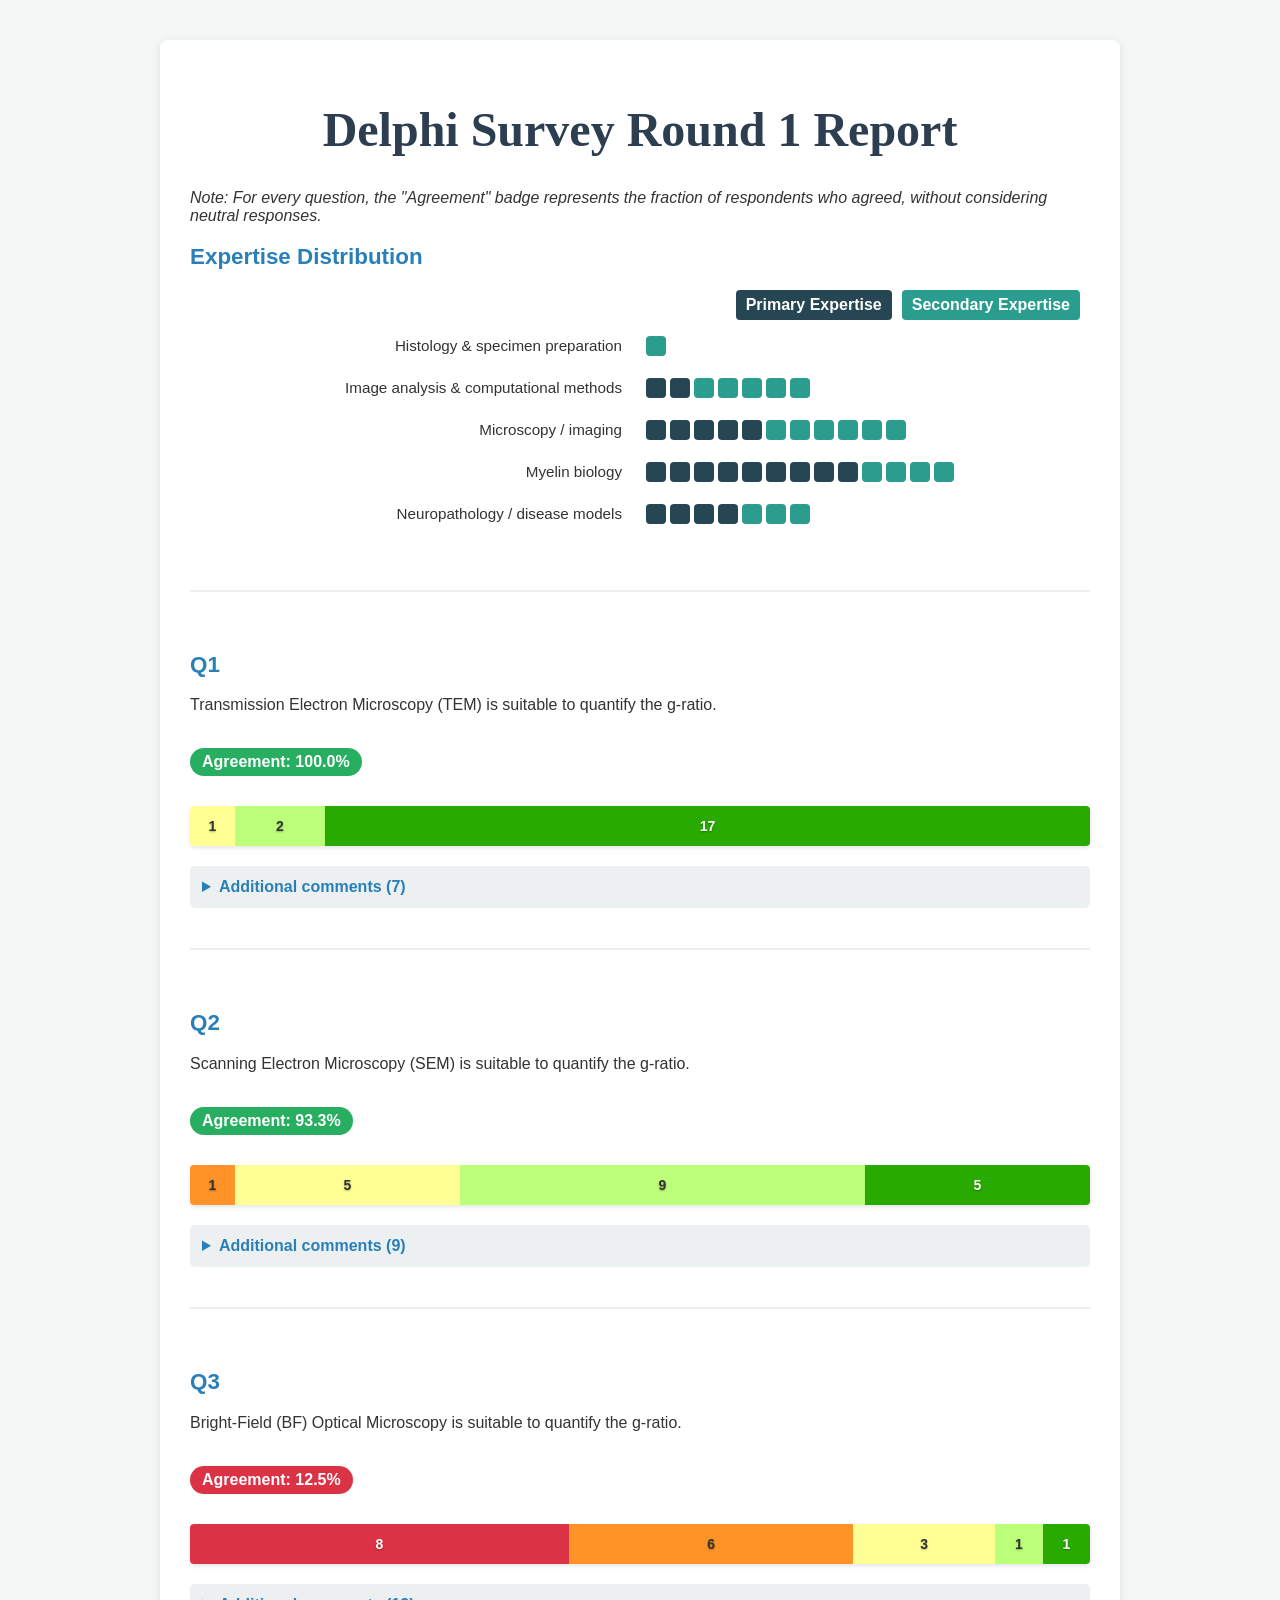
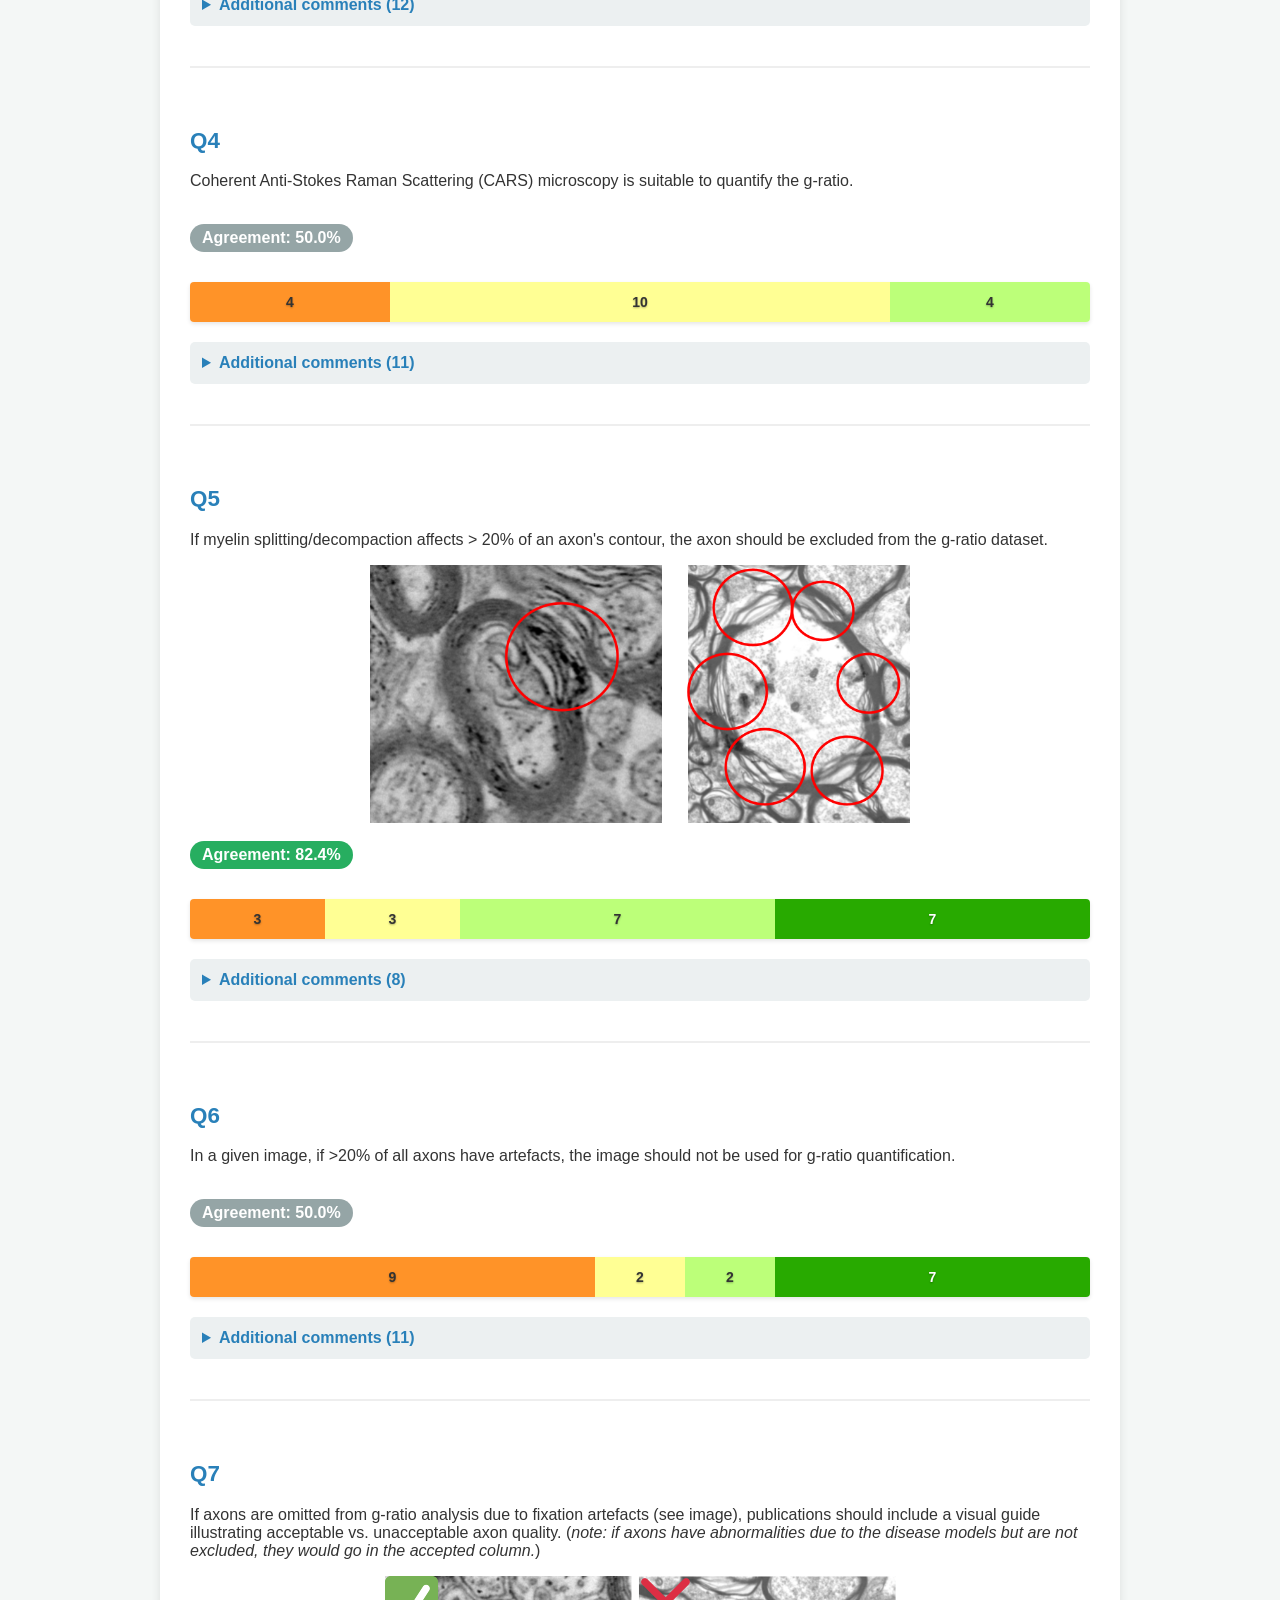
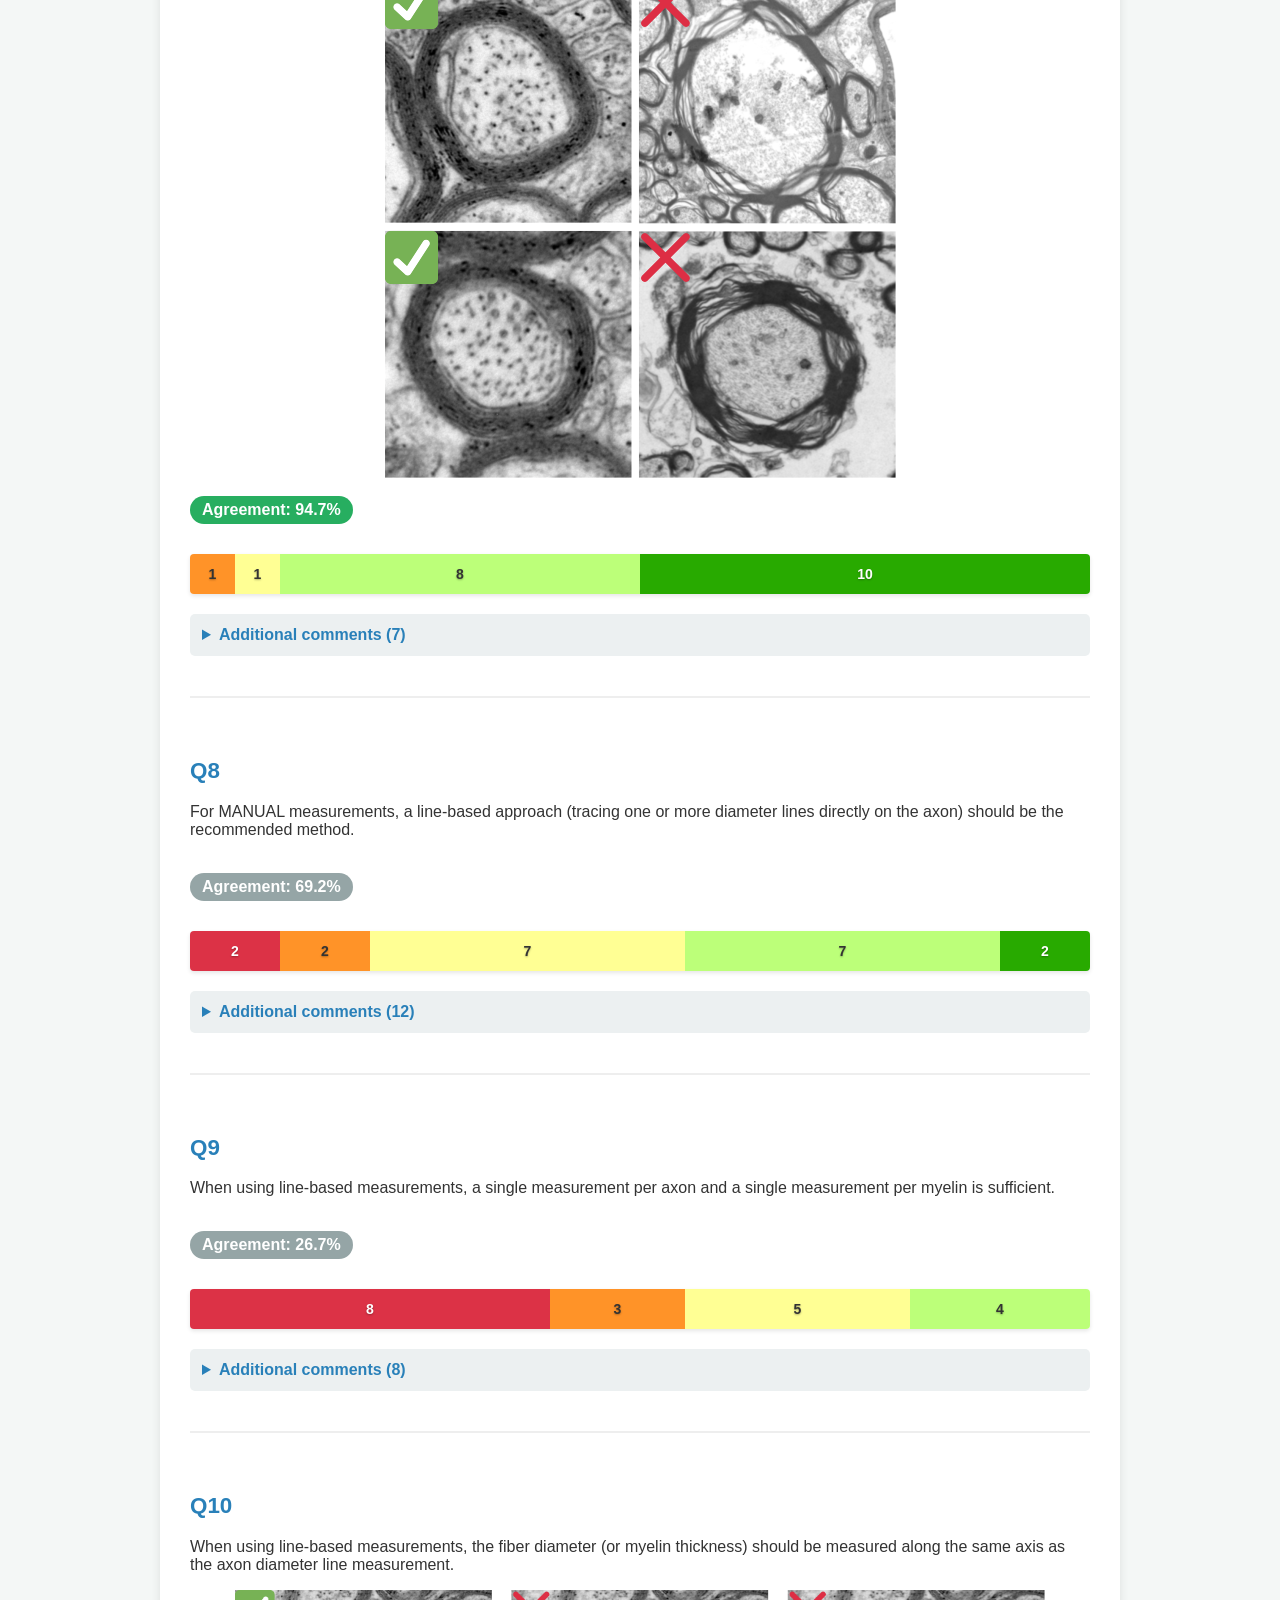
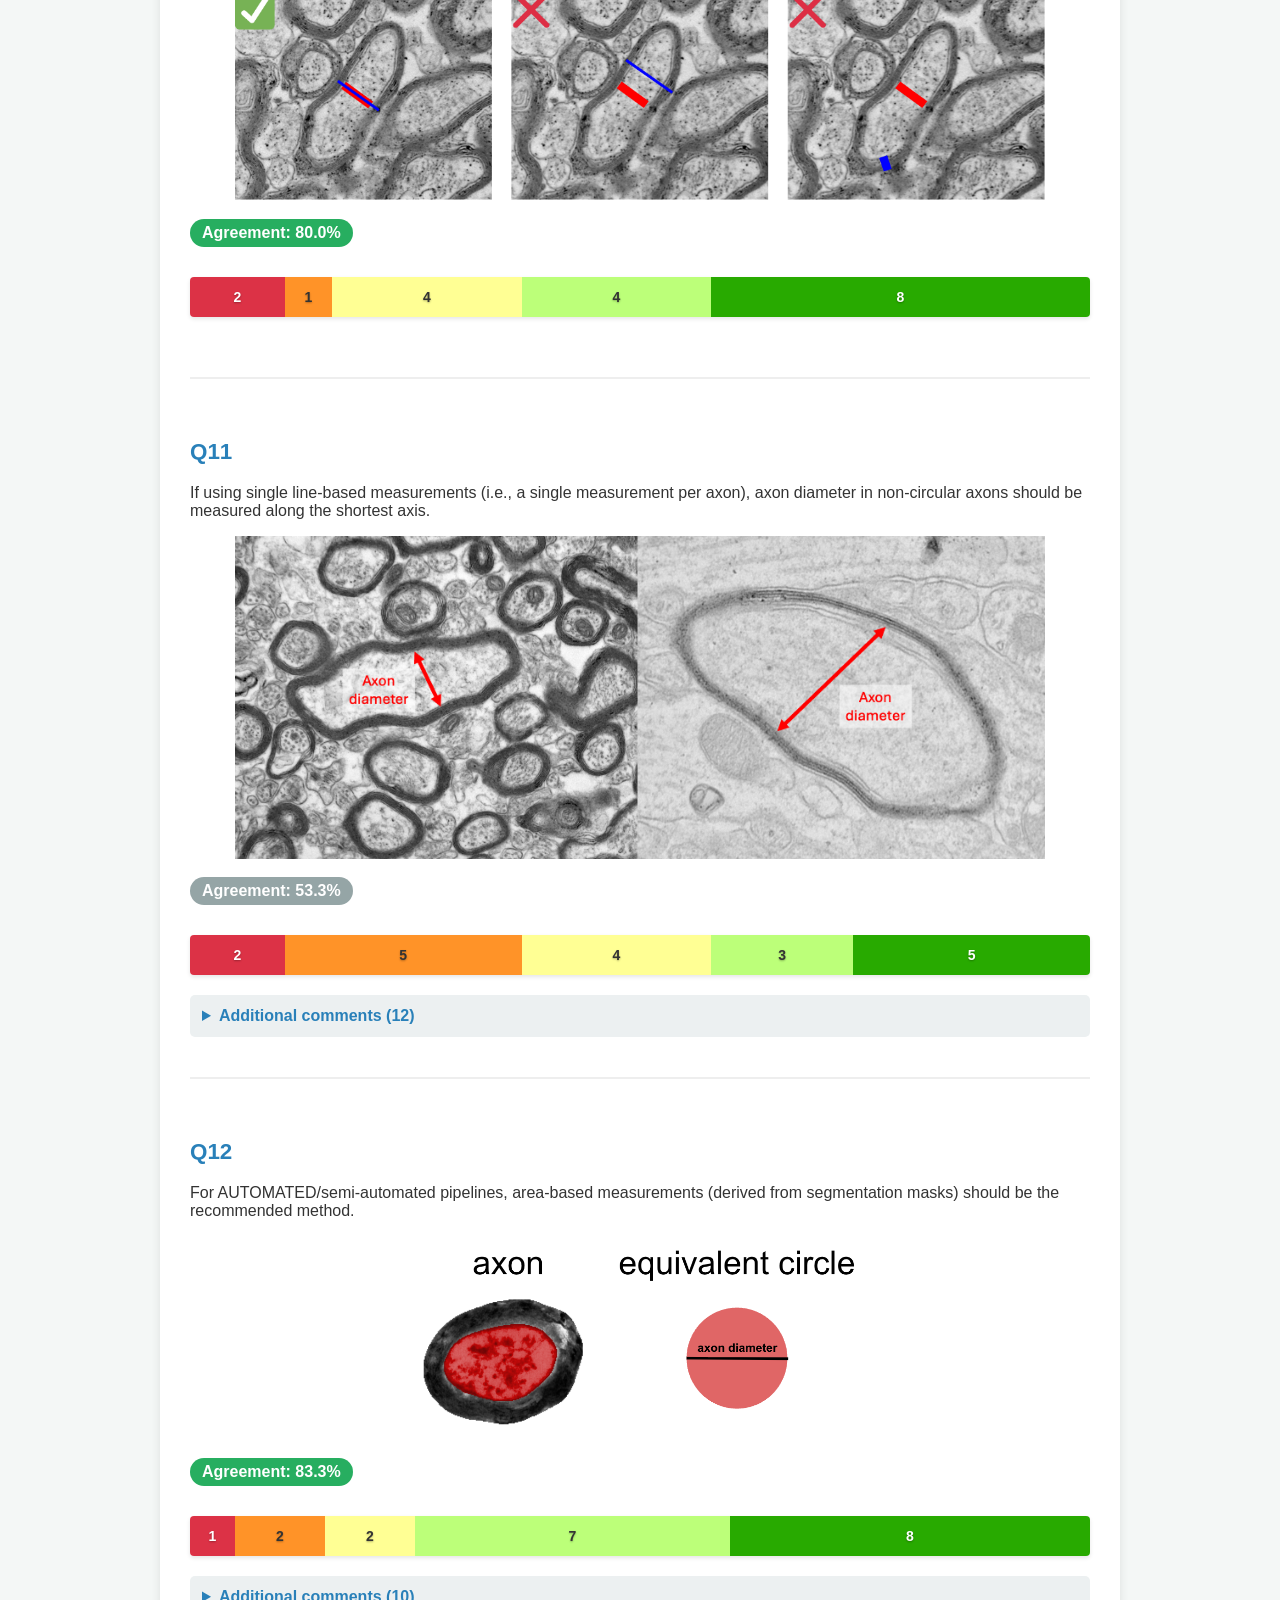
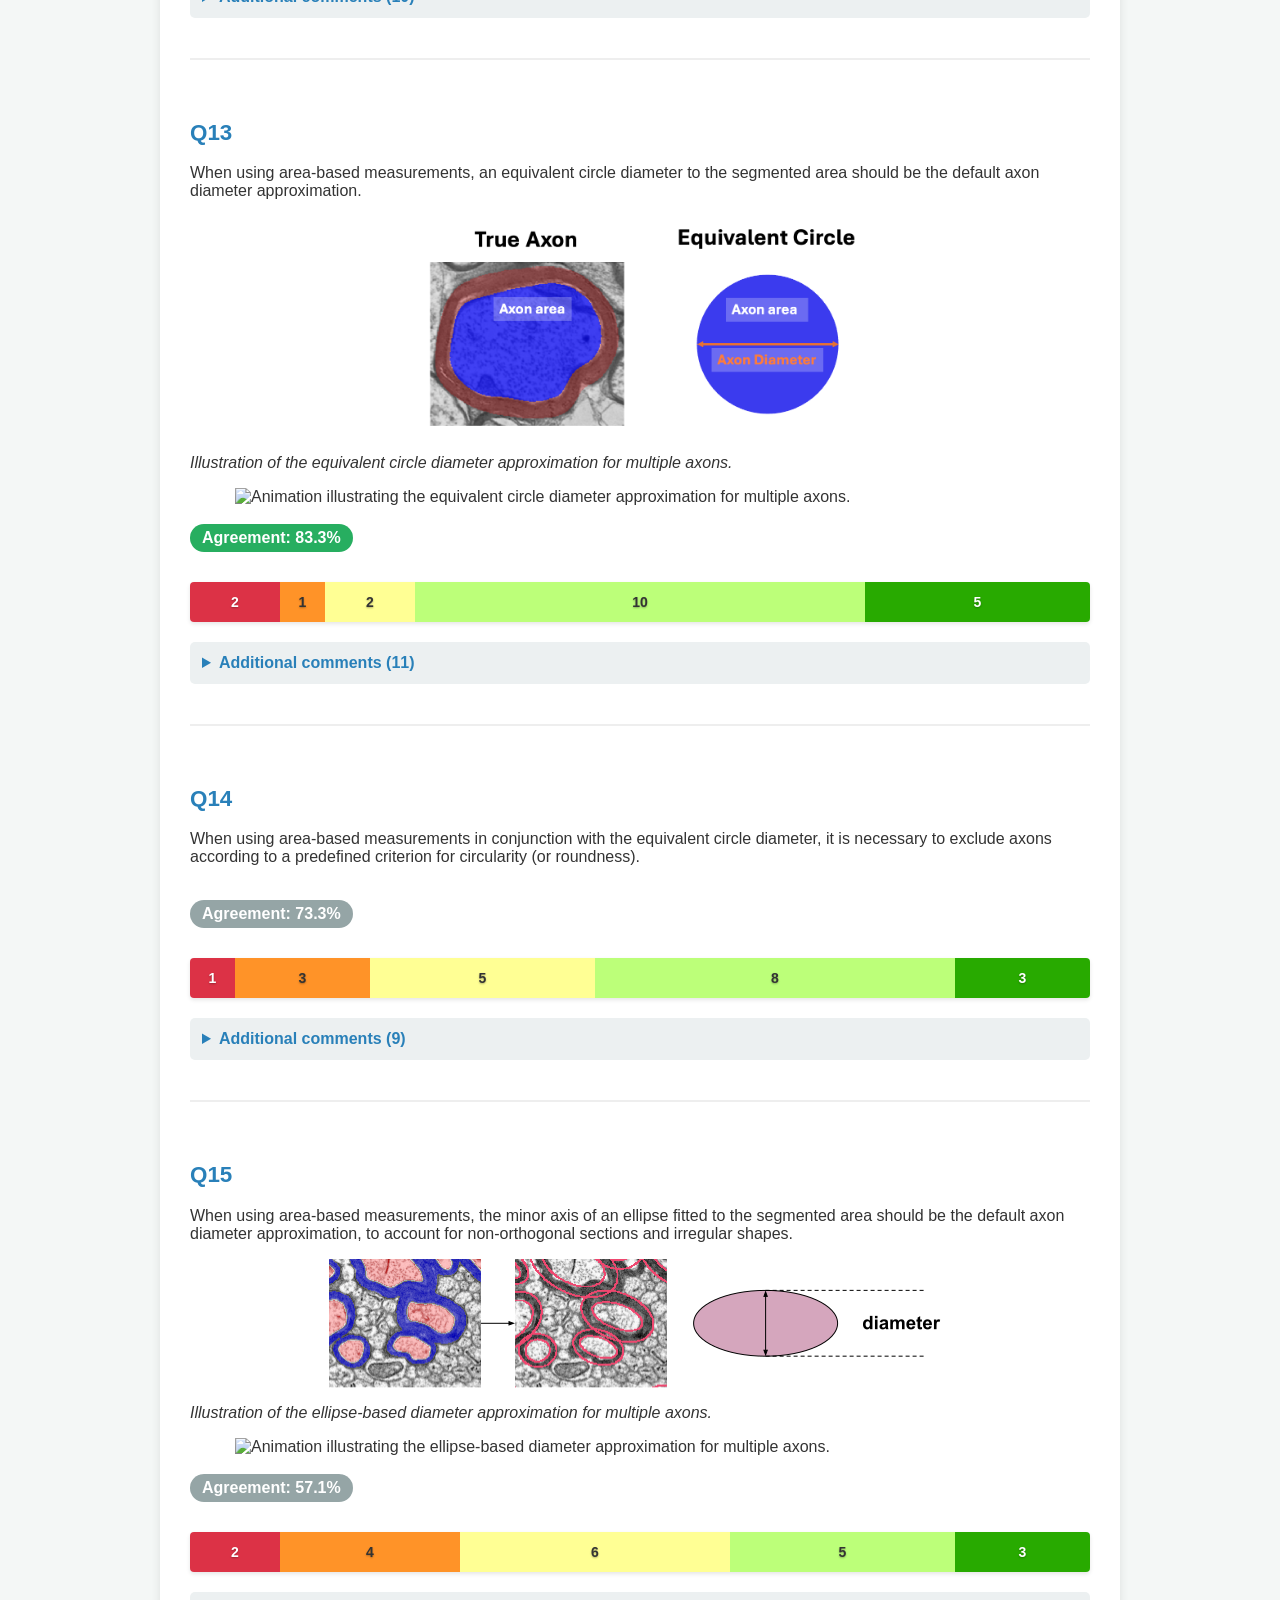
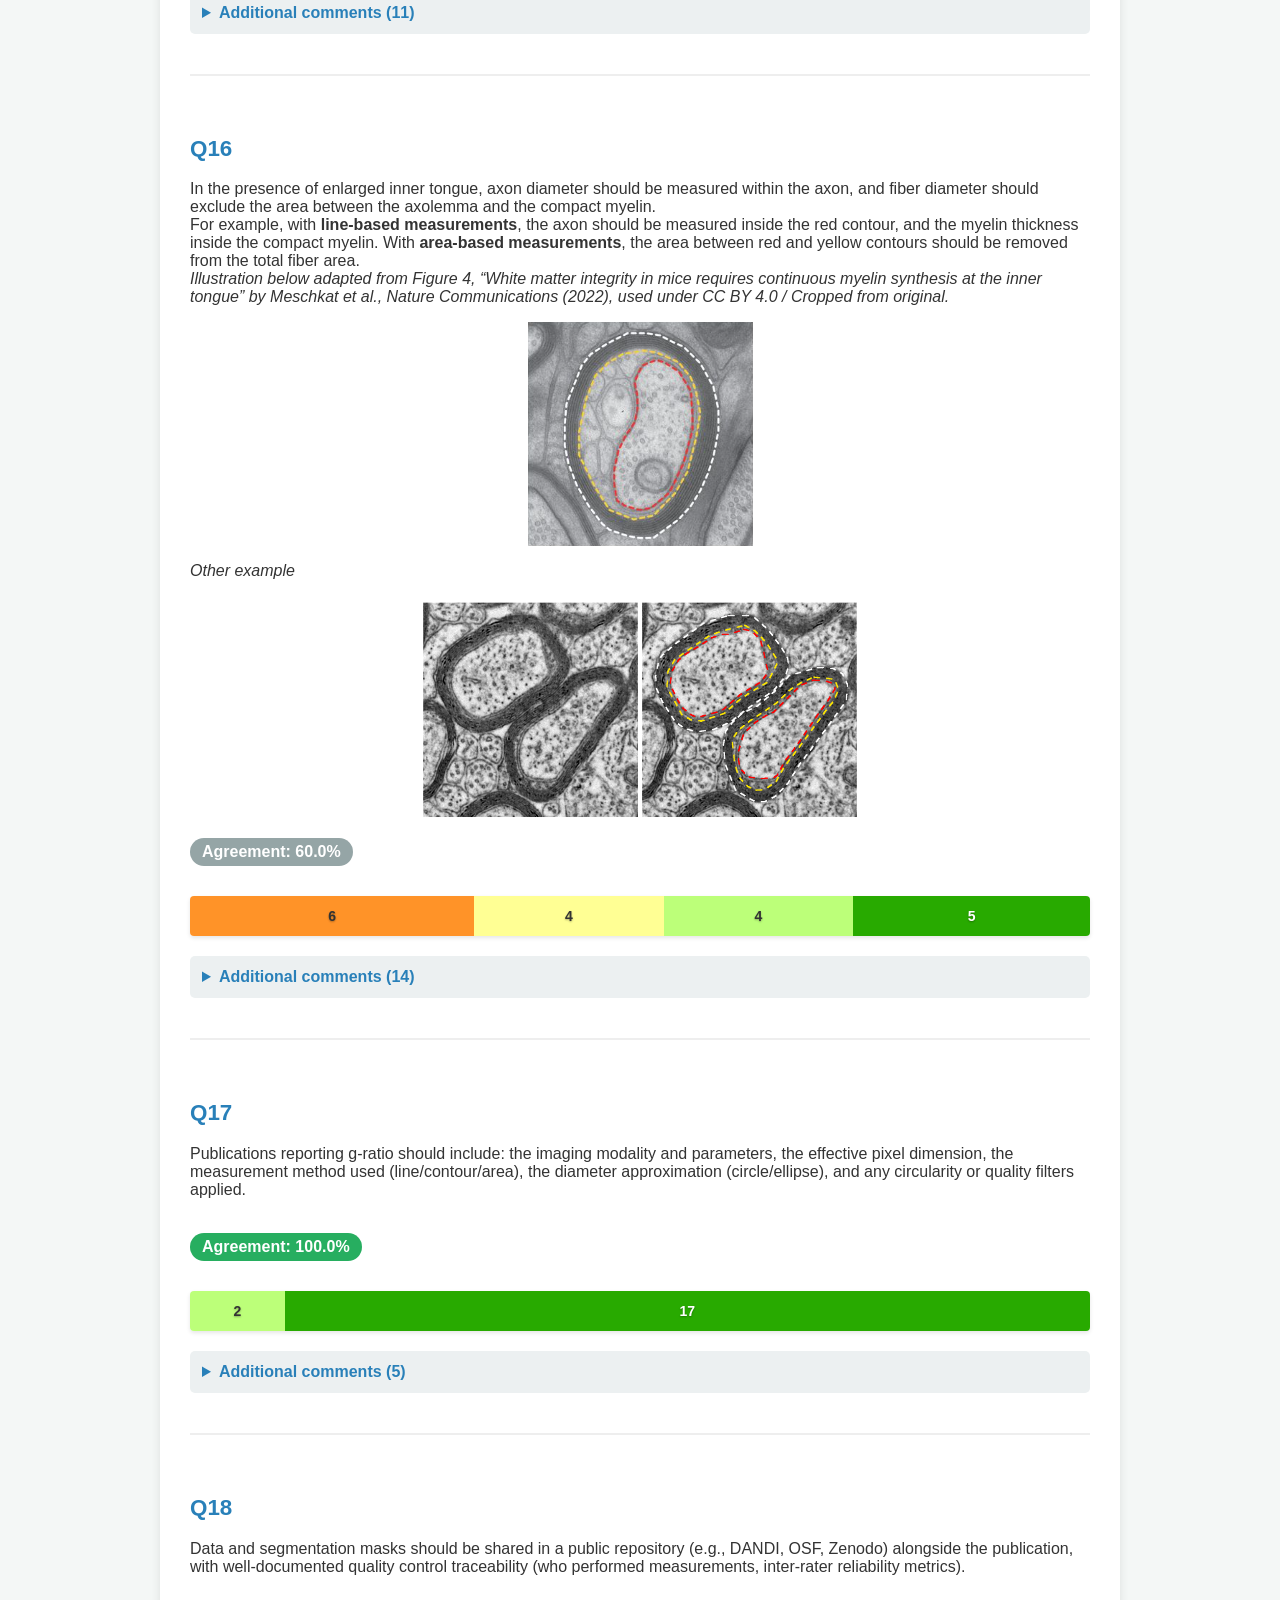
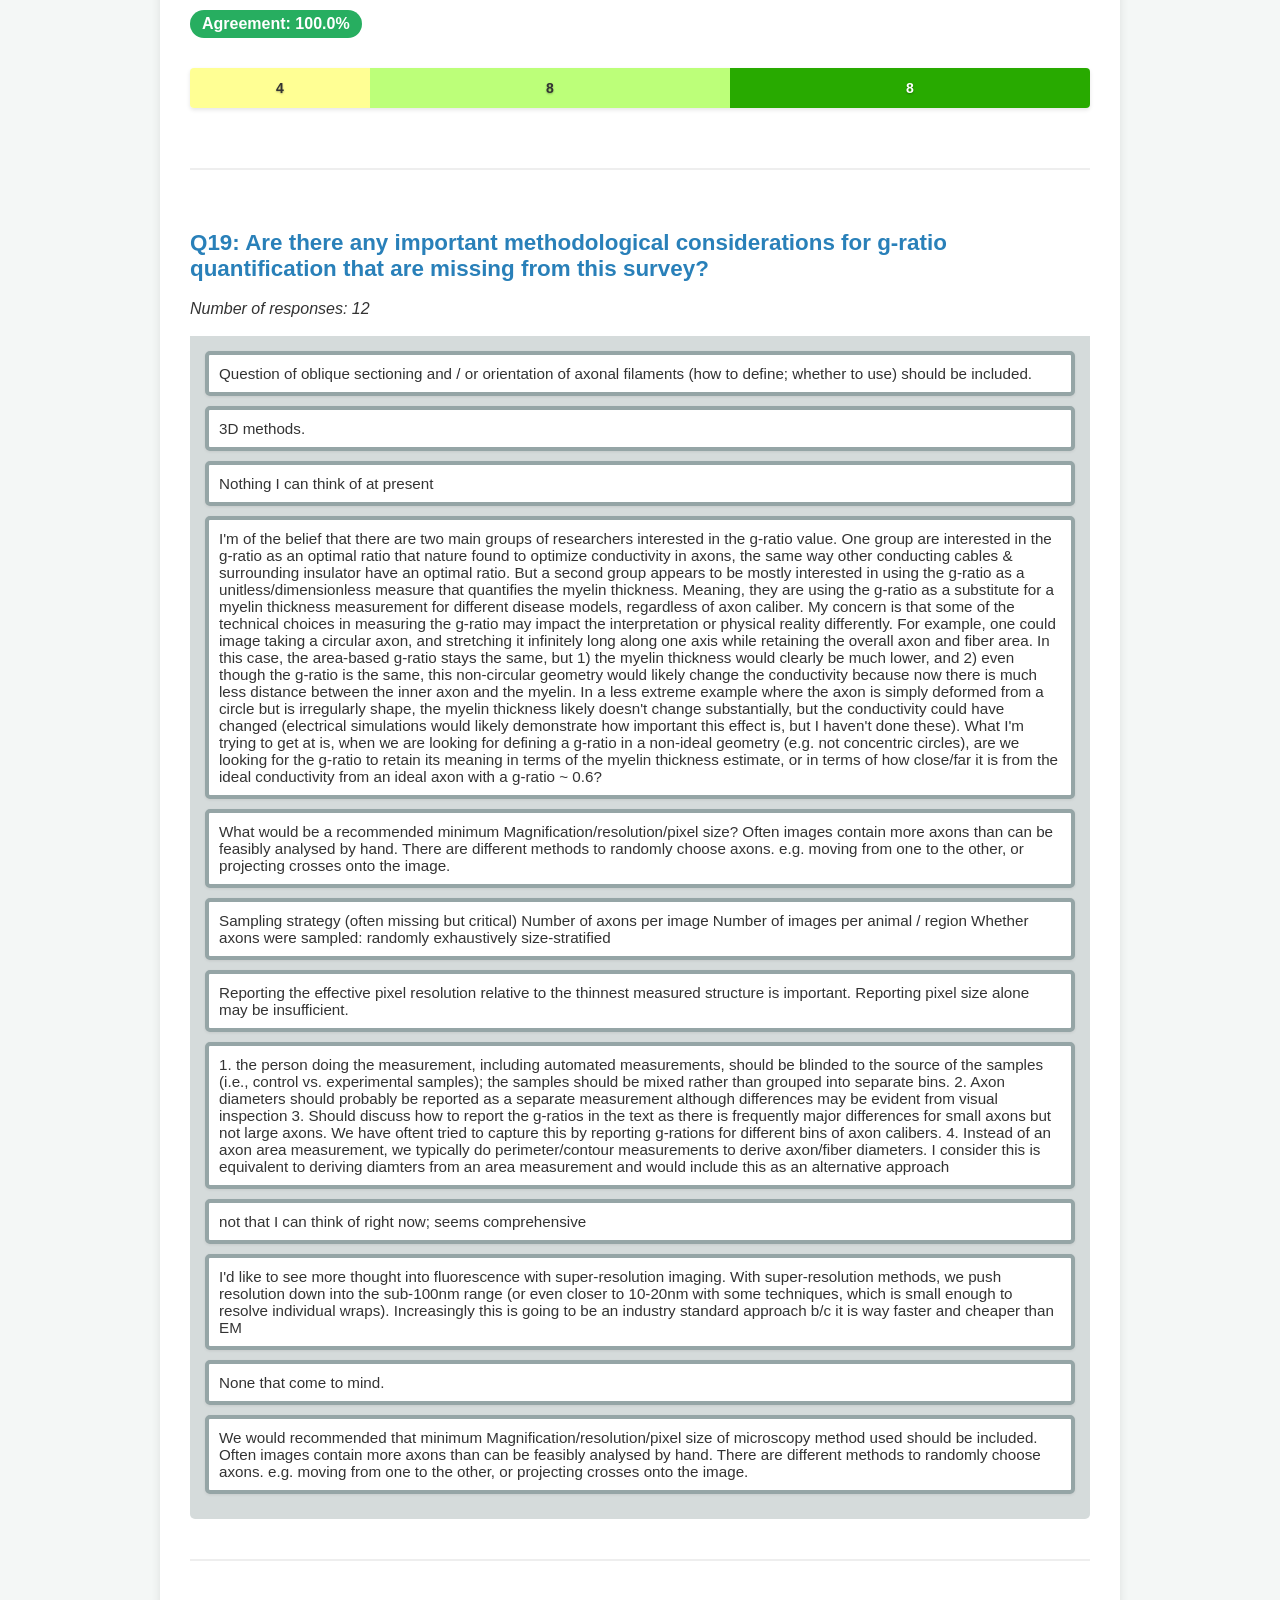
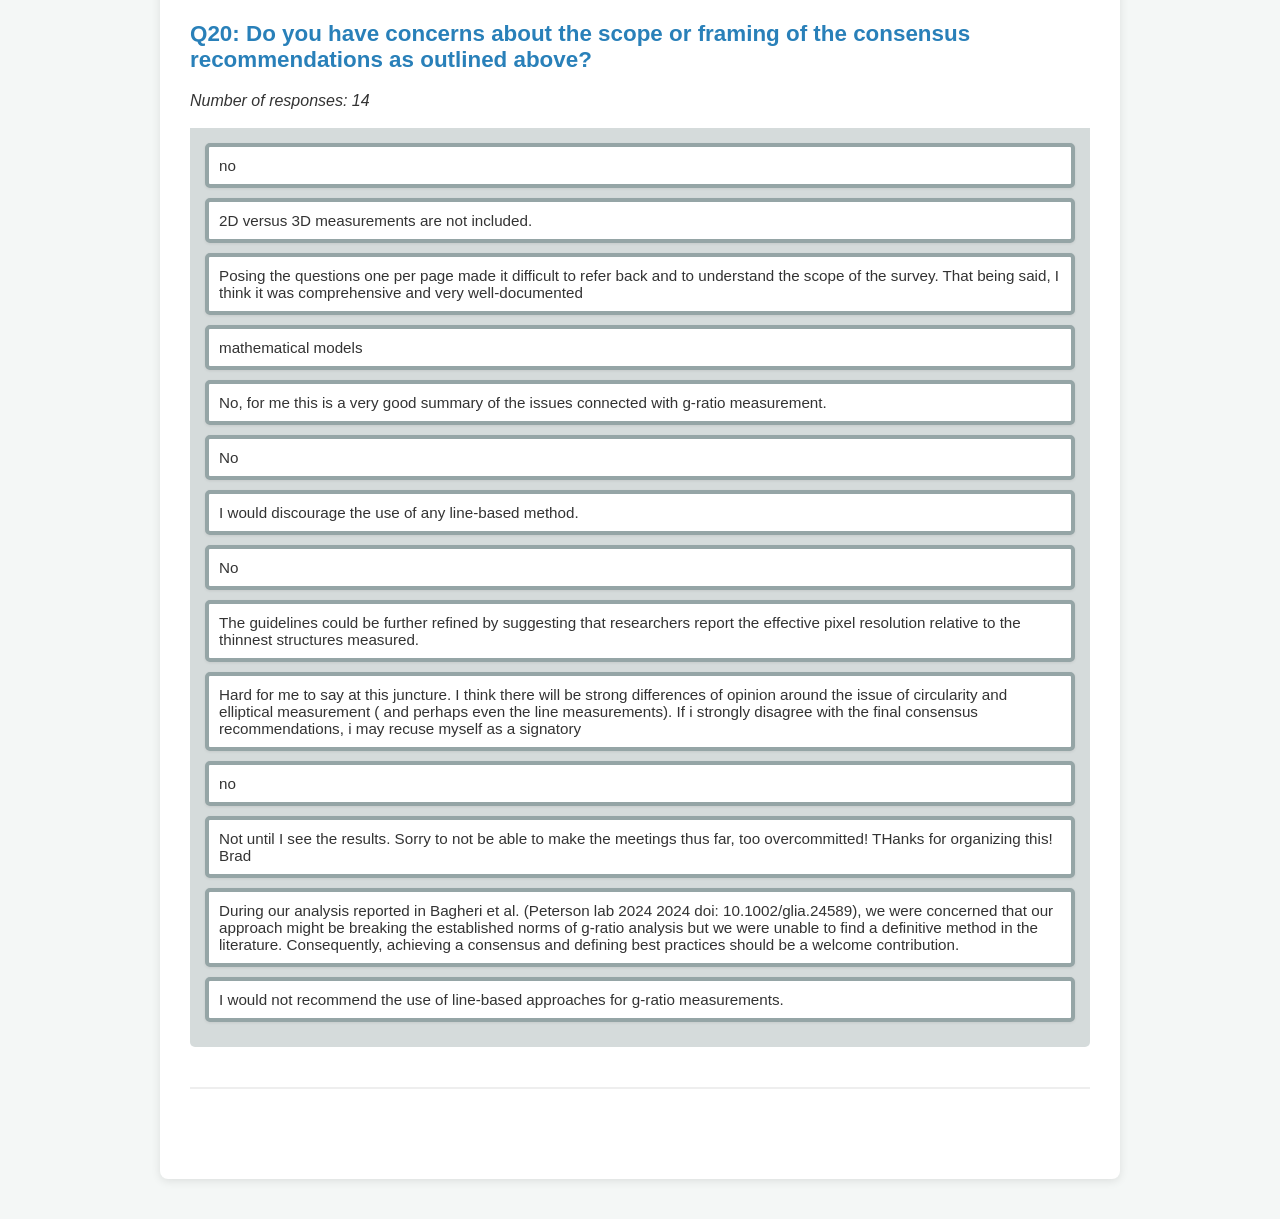
==== docs/index.html @ b1c06f5d "Update build instructions and add index.html" ====
<html>
    <head>
        <title>Survey Results Report</title>
        <style>body {
    font-family: sans-serif;
    margin: 40px;
    background-color: #f4f7f6;
    color: #333; 
}
.container {
    max-width: 900px;
    margin: auto;
    background: white;
    padding: 30px;
    border-radius: 8px;
    box-shadow: 0 2px 10px rgba(0,0,0,0.1); 
}
.question-block {
    margin-bottom: 60px;
    border-bottom: 2px solid #eee;
    padding-bottom: 40px;
}
h1 {
    color: #2c3e50;
    text-align: center;
    font-family: Times New Roman, serif;
    font-size: 3em;
}
h2 {
    color: #2980b9;
    font-size: 1.4em;
}
img {
  max-width: 90%;
  height: auto;
  display: block;
  margin: 0 auto;
}

/* Style for agreement badge */
.top2-badge {
    background: #27ae60;
    color: white;
    padding: 5px 12px;
    border-radius: 15px;
    font-weight: bold;
    display: inline-block;
    margin-bottom: 10px;
}
.top2-badge:hover {
    cursor: pointer;
    opacity: 0.9;
}

/* Style for comments section */
.comments-box {
    padding: 15px;
    background: #d5dbdb;
    border-radius: 5px;
    border-top-right-radius: 0px;
    border-top-left-radius: 0px;
}
.comment-item {
    background: #ffffff;
    margin-bottom: 10px;
    padding: 12px;
    border-left: 4px solid;
    border-radius: 4px;
    cursor: pointer;
    font-style: normal;
    font-size: 0.95em;
    box-shadow: 0 1px 3px rgba(0,0,0,0.08);
    transition: box-shadow 0.2s;
}
.comment-item:hover {
    box-shadow: 0 2px 6px rgba(0,0,0,0.12);
}
details {
    margin-top: 20px;
}
summary {
    cursor: pointer;
    font-weight: bold;
    color: #2980b9;
    padding: 12px;
    background: #ecf0f1;
    border-radius: 5px;
    user-select: none;
    transition: background 0.2s;
}
summary:hover {
    background: #d5dbdb;
}
details[open] summary {
    background: #d5dbdb; border-radius: 5px 5px 0 0;
}

/* Style for Likert charts */
.likert-chart {
    margin: 20px 0;
}

.likert-stacked-bar {
    display: flex;
    height: 40px;
    border-radius: 4px;
    overflow: hidden;
    box-shadow: 0 2px 4px rgba(0,0,0,0.1);
}

.likert-segment {
    display: flex;
    align-items: center;
    justify-content: center;
    min-width: 40px;
    transition: opacity 0.2s ease;
    position: relative;
}

.likert-segment:hover {
    opacity: 0.8;
    cursor: pointer;
}

.likert-segment-count {
    font-weight: bold;
    font-size: 14px;
    text-shadow: 0 1px 2px rgba(0,0,0,0.3);
}

/* Style for expertise chart */
:root {
    --primary-color: #264653;
    --secondary-color: #2a9d8f;
}
.expertise-chart {
    margin: 20px 0;
}

.expertise-legend {
    margin-bottom: 10px;
    display: flex;
    justify-content: right;
}

.legend-pill {
    display: inline-block;
    padding: 6px 10px;
    margin-right: 10px;
    border-radius: 4px;
    color: white;
    font-weight: 600;
}

.legend-pill.primary { background: var(--primary-color); }
.legend-pill.secondary { background: var(--secondary-color); }

.expertise-row {
    display: grid;
    grid-template-columns: 1fr 1fr;
    column-gap: 12px;
    align-items: center;
    margin-bottom: 10px;
}

.expertise-label {
    min-width: 180px;
    font-size: 0.95rem;
    color: #333;
    padding-right: 12px;
    flex-shrink: 0;
    text-align: right;
}

.expertise-squares {
    display: flex;
    flex-wrap: wrap;
    gap: 4px;
    align-items: center;
    min-height: 32px;
}

.expertise-square {
    width: 20px;
    height: 20px;
    border-radius: 4px;
}

.expertise-square.primary { background: var(--primary-color); }
.expertise-square.secondary { background: var(--secondary-color); }</style>
    </head>
    <body>
        <div class="container">
            <h1>Delphi Survey Round 1 Report</h1>
            <p> <i>Note: For every question, the "Agreement" badge represents the fraction of respondents who agreed, without considering neutral responses. </i></p>
    
    <div class="question-block">
        <h2>Expertise Distribution</h2>
        <div class="expertise-chart">
        <div class="expertise-legend">
            <span class="legend-pill primary">Primary Expertise</span>
            <span class="legend-pill secondary">Secondary Expertise</span>
        </div>
    
        <div class="expertise-row">
            <div class="expertise-label">Histology & specimen preparation</div>
            <div class="expertise-squares">
                
                <div class="expertise-square secondary" ></div>
            </div>
        </div>
        
        <div class="expertise-row">
            <div class="expertise-label">Image analysis & computational methods</div>
            <div class="expertise-squares">
                <div class="expertise-square primary" ></div><div class="expertise-square primary" ></div>
                <div class="expertise-square secondary" ></div><div class="expertise-square secondary" ></div><div class="expertise-square secondary" ></div><div class="expertise-square secondary" ></div><div class="expertise-square secondary" ></div>
            </div>
        </div>
        
        <div class="expertise-row">
            <div class="expertise-label">Microscopy / imaging</div>
            <div class="expertise-squares">
                <div class="expertise-square primary" ></div><div class="expertise-square primary" ></div><div class="expertise-square primary" ></div><div class="expertise-square primary" ></div><div class="expertise-square primary" ></div>
                <div class="expertise-square secondary" ></div><div class="expertise-square secondary" ></div><div class="expertise-square secondary" ></div><div class="expertise-square secondary" ></div><div class="expertise-square secondary" ></div><div class="expertise-square secondary" ></div>
            </div>
        </div>
        
        <div class="expertise-row">
            <div class="expertise-label">Myelin biology</div>
            <div class="expertise-squares">
                <div class="expertise-square primary" ></div><div class="expertise-square primary" ></div><div class="expertise-square primary" ></div><div class="expertise-square primary" ></div><div class="expertise-square primary" ></div><div class="expertise-square primary" ></div><div class="expertise-square primary" ></div><div class="expertise-square primary" ></div><div class="expertise-square primary" ></div>
                <div class="expertise-square secondary" ></div><div class="expertise-square secondary" ></div><div class="expertise-square secondary" ></div><div class="expertise-square secondary" ></div>
            </div>
        </div>
        
        <div class="expertise-row">
            <div class="expertise-label">Neuropathology / disease models</div>
            <div class="expertise-squares">
                <div class="expertise-square primary" ></div><div class="expertise-square primary" ></div><div class="expertise-square primary" ></div><div class="expertise-square primary" ></div>
                <div class="expertise-square secondary" ></div><div class="expertise-square secondary" ></div><div class="expertise-square secondary" ></div>
            </div>
        </div>
        </div>
    </div>
    
            <div class="question-block">
                <section id="q1">
<h2>Q1</h2>
<p>Transmission Electron Microscopy (TEM) is suitable to quantify the g-ratio.</p>
</section>
                <br>
                <div class="top2-badge" style="background-color: #27ae60;" title='19 agree, 0 disagree'>Agreement: 100.0%</div>
                <div class="likert-chart"><div class="likert-stacked-bar">
        <div class="likert-segment" style="width: 5.0%; background-color: #ffff94; color: #333333;" title="Neutral: 1 respondents">
            <span class="likert-segment-count">1</span>
        </div>
        
        <div class="likert-segment" style="width: 10.0%; background-color: #bcff79; color: #333333;" title="Agree: 2 respondents">
            <span class="likert-segment-count">2</span>
        </div>
        
        <div class="likert-segment" style="width: 85.0%; background-color: #28aa00; color: white;" title="Strongly agree: 17 respondents">
            <span class="likert-segment-count">17</span>
        </div>
        </div></div>
            
            <details>
                <summary>Additional comments (7)</summary>
                <div class="comments-box">
                    <div class="comment-item" style="border: 4px solid #ffff94; padding: 10px; border-radius: 5px; margin-bottom: 10px;" title="expert_4">The 2D nature of TEM and the impossibility to get the perfect cross-section of the axons need to be considered as a potential deviation in the de calculation of g-ratio. </div><div class="comment-item" style="border: 4px solid #28aa00; padding: 10px; border-radius: 5px; margin-bottom: 10px;" title="expert_5">Downside: Low coverage, hard to create a mosaic</div><div class="comment-item" style="border: 4px solid #28aa00; padding: 10px; border-radius: 5px; margin-bottom: 10px;" title="expert_6">the original Donaldson & hoke studies used light microscopy. they were quite good because of their awareness of the Rayleigh criterion and didn't measure fibers less that ~4um diameter.</div><div class="comment-item" style="border: 4px solid #28aa00; padding: 10px; border-radius: 5px; margin-bottom: 10px;" title="expert_12">TEM is particularly appropriate because it provides high contrast between axoplasm, myelin, and extracellular space after heavy‑metal staining, these allow accurate quantification of both axon diameter and myelin sheath thickness.</div><div class="comment-item" style="border: 4px solid #28aa00; padding: 10px; border-radius: 5px; margin-bottom: 10px;" title="expert_15">the best method currently</div><div class="comment-item" style="border: 4px solid #28aa00; padding: 10px; border-radius: 5px; margin-bottom: 10px;" title="expert_17">Given excellent sample preservation, lack of major dehydration artifacts, high-quality images, etc, of course</div><div class="comment-item" style="border: 4px solid #bcff79; padding: 10px; border-radius: 5px; margin-bottom: 10px;" title="expert_19">It is particularly difficult to determine the g-ratio of small axons, regardless of the technique used.</div>
                </div>
            </details>
            </div>
            <div class="question-block">
                <section id="q2">
<h2>Q2</h2>
<p>Scanning Electron Microscopy (SEM) is suitable to quantify the g-ratio.</p>
</section>
                <br>
                <div class="top2-badge" style="background-color: #27ae60;" title='14 agree, 1 disagree'>Agreement: 93.3%</div>
                <div class="likert-chart"><div class="likert-stacked-bar">
        <div class="likert-segment" style="width: 5.0%; background-color: #ff9328; color: #333333;" title="Disagree: 1 respondents">
            <span class="likert-segment-count">1</span>
        </div>
        
        <div class="likert-segment" style="width: 25.0%; background-color: #ffff94; color: #333333;" title="Neutral: 5 respondents">
            <span class="likert-segment-count">5</span>
        </div>
        
        <div class="likert-segment" style="width: 45.0%; background-color: #bcff79; color: #333333;" title="Agree: 9 respondents">
            <span class="likert-segment-count">9</span>
        </div>
        
        <div class="likert-segment" style="width: 25.0%; background-color: #28aa00; color: white;" title="Strongly agree: 5 respondents">
            <span class="likert-segment-count">5</span>
        </div>
        </div></div>
            
            <details>
                <summary>Additional comments (9)</summary>
                <div class="comments-box">
                    <div class="comment-item" style="border: 4px solid #ffff94; padding: 10px; border-radius: 5px; margin-bottom: 10px;" title="expert_4">Conventional SEM acquisition (not the 3D modalities) can suffer of the uncertainty on the g-ration calculation (no perfect cross-section) as TEM. </div><div class="comment-item" style="border: 4px solid #28aa00; padding: 10px; border-radius: 5px; margin-bottom: 10px;" title="expert_5">Better coverage than TEM, but usually poorer contrast</div><div class="comment-item" style="border: 4px solid #ffff94; padding: 10px; border-radius: 5px; margin-bottom: 10px;" title="expert_6">I have only touched on this technique and found the resolution wanting. but with longer scan times the resolution and image detail may improve sufficiently.</div><div class="comment-item" style="border: 4px solid #bcff79; padding: 10px; border-radius: 5px; margin-bottom: 10px;" title="expert_7">When SEM is used for imaging of tissue sections, this is possible. It also provides more context to the quantified axons. Larger imaged areas also reduce the bias against large axons which is an issue in TEM. However, the resolution (pixel size) is lower than in TEM.</div><div class="comment-item" style="border: 4px solid #ff9328; padding: 10px; border-radius: 5px; margin-bottom: 10px;" title="expert_12">Insufficient contrast between axon and individual myelin lamellae
Lower axial resolution for internal measurements compared with TEM</div><div class="comment-item" style="border: 4px solid #bcff79; padding: 10px; border-radius: 5px; margin-bottom: 10px;" title="expert_15">works but expertise will not be widely available</div><div class="comment-item" style="border: 4px solid #28aa00; padding: 10px; border-radius: 5px; margin-bottom: 10px;" title="expert_16">this is dependent on the pixel resolution (same goes for TEM)</div><div class="comment-item" style="border: 4px solid #28aa00; padding: 10px; border-radius: 5px; margin-bottom: 10px;" title="expert_17">Given excellent sample preservation, lack of major dehydration artifacts, high-quality images, etc, of course</div><div class="comment-item" style="border: 4px solid #bcff79; padding: 10px; border-radius: 5px; margin-bottom: 10px;" title="expert_19">see previous answer</div>
                </div>
            </details>
            </div>
            <div class="question-block">
                <section id="q3">
<h2>Q3</h2>
<p>Bright-Field (BF) Optical Microscopy is suitable to quantify the g-ratio.</p>
</section>
                <br>
                <div class="top2-badge" style="background-color: #dc3246;" title='2 agree, 14 disagree'>Agreement: 12.5%</div>
                <div class="likert-chart"><div class="likert-stacked-bar">
        <div class="likert-segment" style="width: 42.10526315789473%; background-color: #dc3246; color: white;" title="Strongly disagree: 8 respondents">
            <span class="likert-segment-count">8</span>
        </div>
        
        <div class="likert-segment" style="width: 31.57894736842105%; background-color: #ff9328; color: #333333;" title="Disagree: 6 respondents">
            <span class="likert-segment-count">6</span>
        </div>
        
        <div class="likert-segment" style="width: 15.789473684210526%; background-color: #ffff94; color: #333333;" title="Neutral: 3 respondents">
            <span class="likert-segment-count">3</span>
        </div>
        
        <div class="likert-segment" style="width: 5.263157894736842%; background-color: #bcff79; color: #333333;" title="Agree: 1 respondents">
            <span class="likert-segment-count">1</span>
        </div>
        
        <div class="likert-segment" style="width: 5.263157894736842%; background-color: #28aa00; color: white;" title="Strongly agree: 1 respondents">
            <span class="likert-segment-count">1</span>
        </div>
        </div></div>
            
            <details>
                <summary>Additional comments (12)</summary>
                <div class="comments-box">
                    <div class="comment-item" style="border: 4px solid #ffff94; padding: 10px; border-radius: 5px; margin-bottom: 10px;" title="expert_1">depends on the size of axons</div><div class="comment-item" style="border: 4px solid #dc3246; padding: 10px; border-radius: 5px; margin-bottom: 10px;" title="expert_4">BF does not offer enough resolution except for biggest axons. Super-resolution microscopy (simple confocal airyscan and advanced methods, such as STED) could provide enough resolution and even 3D, potentially useful for the g-ratio calculation. On the other hand, the specificity of the markers plays a role of the landmarks to do such calculation. </div><div class="comment-item" style="border: 4px solid #ffff94; padding: 10px; border-radius: 5px; margin-bottom: 10px;" title="expert_5">I have no experience with this modality</div><div class="comment-item" style="border: 4px solid #dc3246; padding: 10px; border-radius: 5px; margin-bottom: 10px;" title="expert_6">except for measuring fiber diameters >4 um. again, the Rayleigh criterion.</div><div class="comment-item" style="border: 4px solid #ffff94; padding: 10px; border-radius: 5px; margin-bottom: 10px;" title="expert_7">This might be possible (and is done) with the important limitation that this is only applicable to PNS samples with large axons. Smaller axons escape the analysis, and the results might not be comparable to a careful TEM analysis.</div><div class="comment-item" style="border: 4px solid #ff9328; padding: 10px; border-radius: 5px; margin-bottom: 10px;" title="expert_12">Poor contrast between axon and compact myelin in most BF stains
Inability to resolve individual myelin boundaries or thin myelin sheaths
High sensitivity to section thickness, staining variability, and illumination</div><div class="comment-item" style="border: 4px solid #ff9328; padding: 10px; border-radius: 5px; margin-bottom: 10px;" title="expert_13">If one is working with exceptionally large-diameter peripheral nerve fibers (e.g., alpha motor neurons), the myelin sheath may be thick enough to be visualized at high power with an oil-immersion objective. However, even in these instances, the resulting measurements should be considered 'estimates' rather than precise quantifications due to the resolution limits.</div><div class="comment-item" style="border: 4px solid #ff9328; padding: 10px; border-radius: 5px; margin-bottom: 10px;" title="expert_14">it has limitations for standardized g-ratio measurement. It may be suitable for approximate morphometric assessment, but not for rigorous single-fiber ultrastructural g-ratio quantification.</div><div class="comment-item" style="border: 4px solid #ff9328; padding: 10px; border-radius: 5px; margin-bottom: 10px;" title="expert_15">too imprecise</div><div class="comment-item" style="border: 4px solid #dc3246; padding: 10px; border-radius: 5px; margin-bottom: 10px;" title="expert_17">Assuming conventional light microscopy and not super-resolution, diffraction limits resolution to more than an order of magnitude larger than a single myelin wrap. No way to resolve that</div><div class="comment-item" style="border: 4px solid #ff9328; padding: 10px; border-radius: 5px; margin-bottom: 10px;" title="expert_19">Spatial variation in staining and limited spatial resolution can both be problematic.</div><div class="comment-item" style="border: 4px solid #dc3246; padding: 10px; border-radius: 5px; margin-bottom: 10px;" title="expert_20">With current Bright-Field optical microscopy it is not yet possible</div>
                </div>
            </details>
            </div>
            <div class="question-block">
                <section id="q4">
<h2>Q4</h2>
<p>Coherent Anti-Stokes Raman Scattering (CARS) microscopy is suitable to quantify the g-ratio.</p>
</section>
                <br>
                <div class="top2-badge" style="background-color: #95a5a6;" title='4 agree, 4 disagree'>Agreement: 50.0%</div>
                <div class="likert-chart"><div class="likert-stacked-bar">
        <div class="likert-segment" style="width: 22.22222222222222%; background-color: #ff9328; color: #333333;" title="Disagree: 4 respondents">
            <span class="likert-segment-count">4</span>
        </div>
        
        <div class="likert-segment" style="width: 55.55555555555556%; background-color: #ffff94; color: #333333;" title="Neutral: 10 respondents">
            <span class="likert-segment-count">10</span>
        </div>
        
        <div class="likert-segment" style="width: 22.22222222222222%; background-color: #bcff79; color: #333333;" title="Agree: 4 respondents">
            <span class="likert-segment-count">4</span>
        </div>
        </div></div>
            
            <details>
                <summary>Additional comments (11)</summary>
                <div class="comments-box">
                    <div class="comment-item" style="border: 4px solid #ffff94; padding: 10px; border-radius: 5px; margin-bottom: 10px;" title="expert_1">depends on the size of axons</div><div class="comment-item" style="border: 4px solid #bcff79; padding: 10px; border-radius: 5px; margin-bottom: 10px;" title="expert_4">It is 3D. Still resolution and contrast (axon membrane and myelin structure) can be a challenge for the g-ratio calculation. </div><div class="comment-item" style="border: 4px solid #bcff79; padding: 10px; border-radius: 5px; margin-bottom: 10px;" title="expert_5">Limited experience, in my opinion inferior to EM</div><div class="comment-item" style="border: 4px solid #ffff94; padding: 10px; border-radius: 5px; margin-bottom: 10px;" title="expert_6">no experience with this technique. if it has sufficient resolution (i.e. ~3nm/pixel so 3-4 pixels per myelin wrap) regression modeling of a plot of axon diameter vs fiber diameter will have a small negative y intercept. </div><div class="comment-item" style="border: 4px solid #ffff94; padding: 10px; border-radius: 5px; margin-bottom: 10px;" title="expert_7">I am not familiar with this technique.</div><div class="comment-item" style="border: 4px solid #cccccc; padding: 10px; border-radius: 5px; margin-bottom: 10px;" title="expert_9">I don't have the necessary training in the technique to have an opinion.</div><div class="comment-item" style="border: 4px solid #ff9328; padding: 10px; border-radius: 5px; margin-bottom: 10px;" title="expert_12">Axon inner boundary is not directly visualized (axon is weakly CARS‑active)
Spatial resolution (~300 nm laterally) is insufficient to resolve thin myelin accurately
g‑ratio values are indirect and model‑dependent
Results require calibration and validation against TEM</div><div class="comment-item" style="border: 4px solid #ffff94; padding: 10px; border-radius: 5px; margin-bottom: 10px;" title="expert_13">Thin axons predominate in the mammalian CNS, with the majority of myelinated fibers measuring between 0.1 µm and 1 µm, and some as small as 0.2 µm. Because these dimensions are near or below the optical resolution limit, CARS cannot provide the precision required for these fibers, making electron microscopy the only truly reliable method for these populations.</div><div class="comment-item" style="border: 4px solid #bcff79; padding: 10px; border-radius: 5px; margin-bottom: 10px;" title="expert_15">not an authority on this technique although have collaborated with someone with expertise. Will defer to others has the advantage of being able to assess live samples; probably better when comparing g ratios within the same sample set - comparing g ratios by this method to those determined by TEM likely to be challenging</div><div class="comment-item" style="border: 4px solid #ffff94; padding: 10px; border-radius: 5px; margin-bottom: 10px;" title="expert_16">I do not have sufficient knowledge of CARS to provide an educated response but a quick PubMed search indicates that CARS does not provide sufficient resolution</div><div class="comment-item" style="border: 4px solid #bcff79; padding: 10px; border-radius: 5px; margin-bottom: 10px;" title="expert_19">For larger axons, yes. But not for the smaller ones.  </div>
                </div>
            </details>
            </div>
            <div class="question-block">
                <section id="q5">
<h2>Q5</h2>
<p>If myelin splitting/decompaction affects &gt; 20% of an axon's contour, the axon should be excluded from the g-ratio dataset.</p>
<img alt="Example of axon with myelin splitting/decompaction, with &gt;20% of the axon contour affected." src="images_r1/q5_20perc_splitting.png" width="60%"/>
</section>
                <br>
                <div class="top2-badge" style="background-color: #27ae60;" title='14 agree, 3 disagree'>Agreement: 82.4%</div>
                <div class="likert-chart"><div class="likert-stacked-bar">
        <div class="likert-segment" style="width: 15.0%; background-color: #ff9328; color: #333333;" title="Disagree: 3 respondents">
            <span class="likert-segment-count">3</span>
        </div>
        
        <div class="likert-segment" style="width: 15.0%; background-color: #ffff94; color: #333333;" title="Neutral: 3 respondents">
            <span class="likert-segment-count">3</span>
        </div>
        
        <div class="likert-segment" style="width: 35.0%; background-color: #bcff79; color: #333333;" title="Agree: 7 respondents">
            <span class="likert-segment-count">7</span>
        </div>
        
        <div class="likert-segment" style="width: 35.0%; background-color: #28aa00; color: white;" title="Strongly agree: 7 respondents">
            <span class="likert-segment-count">7</span>
        </div>
        </div></div>
            
            <details>
                <summary>Additional comments (8)</summary>
                <div class="comments-box">
                    <div class="comment-item" style="border: 4px solid #ffff94; padding: 10px; border-radius: 5px; margin-bottom: 10px;" title="expert_4">I would use the example on the left, but I would exclude the one on the right. Still the one of the right is more than 20% but I can see compared myelin to perform the calculation. </div><div class="comment-item" style="border: 4px solid #ff9328; padding: 10px; border-radius: 5px; margin-bottom: 10px;" title="expert_6">both images are extensively distorted. on the left the axon appears to have a large periaxonal space and the myelin on the left is indistinct. mitochondria is poorly preserved and cannot determine microtubule or neurofilament orientation.</div><div class="comment-item" style="border: 4px solid #ffff94; padding: 10px; border-radius: 5px; margin-bottom: 10px;" title="expert_8">in many instances there's sufficient compacted myelin to measure</div><div class="comment-item" style="border: 4px solid #ffff94; padding: 10px; border-radius: 5px; margin-bottom: 10px;" title="expert_9">Consider 20% of the myelin circunference with decompaction is not enough to assess the total myelin area affected by the decompaction. </div><div class="comment-item" style="border: 4px solid #28aa00; padding: 10px; border-radius: 5px; margin-bottom: 10px;" title="expert_15">This has hi likelihood of giving spurious results due to potential for poorly fixed samples contributing to and overstating the true g ratio i.e., myelin thickness. However, this may be a feature of myelin pathology and so capturing/reporting the % of fibers that show myelin splitting on well fixed samples is a useful complement to the analysis that could be reported </div><div class="comment-item" style="border: 4px solid #bcff79; padding: 10px; border-radius: 5px; margin-bottom: 10px;" title="expert_16">There are multiple aspects to be considered. I would be hesitant to use either of these myelinated axons for g ratio calculations. "Fuzzy" myelin sheaths and the lack of a clearly defined axon boundary (image 1) and clumping cytoskeleton in image 2 make it very difficult to assure quantitative accuracy. Both images have significant fixation artifact beyond myelin splitting/decomposition. I think myelin integrity is only one of the criteria that must to considered.  I realize that this makes it difficult because the basis for inclusion/exclusion becomes very subjective.</div><div class="comment-item" style="border: 4px solid #ff9328; padding: 10px; border-radius: 5px; margin-bottom: 10px;" title="expert_17">Any analysis pipeline needs to take this into account. If manual, you must avoid these regions to measure the myelin thickness. If automatic/machine learning etc, models need to be trained to make measurements of myelin where they are least disturbed. It is "very easy" for mylin to become decompacted as part of sample prep, but it is physically impossible to make myelin any more compact than it already is, so we should always measure myelin where it is thinnest.</div><div class="comment-item" style="border: 4px solid #ff9328; padding: 10px; border-radius: 5px; margin-bottom: 10px;" title="expert_19">In such a case, I would prefer to use an area-based approach (e.g., circular equivalent or ellipse fitting) to estimate the g-ratio.</div>
                </div>
            </details>
            </div>
            <div class="question-block">
                <section id="q6">
<h2>Q6</h2>
<p>In a given image, if &gt;20% of all axons have artefacts, the image should not be used for g-ratio quantification.</p>
</section>
                <br>
                <div class="top2-badge" style="background-color: #95a5a6;" title='9 agree, 9 disagree'>Agreement: 50.0%</div>
                <div class="likert-chart"><div class="likert-stacked-bar">
        <div class="likert-segment" style="width: 45.0%; background-color: #ff9328; color: #333333;" title="Disagree: 9 respondents">
            <span class="likert-segment-count">9</span>
        </div>
        
        <div class="likert-segment" style="width: 10.0%; background-color: #ffff94; color: #333333;" title="Neutral: 2 respondents">
            <span class="likert-segment-count">2</span>
        </div>
        
        <div class="likert-segment" style="width: 10.0%; background-color: #bcff79; color: #333333;" title="Agree: 2 respondents">
            <span class="likert-segment-count">2</span>
        </div>
        
        <div class="likert-segment" style="width: 35.0%; background-color: #28aa00; color: white;" title="Strongly agree: 7 respondents">
            <span class="likert-segment-count">7</span>
        </div>
        </div></div>
            
            <details>
                <summary>Additional comments (11)</summary>
                <div class="comments-box">
                    <div class="comment-item" style="border: 4px solid #ffff94; padding: 10px; border-radius: 5px; margin-bottom: 10px;" title="expert_1">threshold to be adjusted with type of tissue (eg optic nerve vs. WM)</div><div class="comment-item" style="border: 4px solid #ff9328; padding: 10px; border-radius: 5px; margin-bottom: 10px;" title="expert_4">depends on the axons: ill consider how the axons look like. </div><div class="comment-item" style="border: 4px solid #ff9328; padding: 10px; border-radius: 5px; margin-bottom: 10px;" title="expert_5">This is difficult to agree on, as one man's artefact is another man's signal. I am sure somebody can find 20% artefacts on any image</div><div class="comment-item" style="border: 4px solid #ffff94; padding: 10px; border-radius: 5px; margin-bottom: 10px;" title="expert_6">subareas are often preserved while adjacent areas have artifact. needs evaluation area by area.</div><div class="comment-item" style="border: 4px solid #ff9328; padding: 10px; border-radius: 5px; margin-bottom: 10px;" title="expert_9">A more appropriate approach than disregarding the image would be to include a comment specifying the percentage of axons excluded due to artefacts from the analysis, along with a discussion of the filters considered for exclusion.</div><div class="comment-item" style="border: 4px solid #ff9328; padding: 10px; border-radius: 5px; margin-bottom: 10px;" title="expert_11">It is okay if it is still possible to measure a representative amount of axons of all calibers.</div><div class="comment-item" style="border: 4px solid #28aa00; padding: 10px; border-radius: 5px; margin-bottom: 10px;" title="expert_12">When artefacts affect a substantial fraction of axons, measurements become biased, non‑representative, and statistically unreliable.</div><div class="comment-item" style="border: 4px solid #28aa00; padding: 10px; border-radius: 5px; margin-bottom: 10px;" title="expert_15">Same issue as before. For example,  altered axon size is a feature of fixation issues or true axon/myelin pathology but including these may artifactually overstate the g ratio. Better to exclude this pool and just report the subpopulation showing these defects. I can provide example/ images of shrunken axons within a normal size myelin sheath to illustrate</div><div class="comment-item" style="border: 4px solid #ff9328; padding: 10px; border-radius: 5px; margin-bottom: 10px;" title="expert_17">Same answer as prior question. Plus a thought question: if 20% axons have artefacts, is that randomly distributed across "axon types" or specifically affecting one type of axon/myelin profile? Since there is a chance of the latter, than it makes sense to try to score as many axons as possible from each sample so you do not selectively ignore a population of axons that might be selectively affected.</div><div class="comment-item" style="border: 4px solid #ff9328; padding: 10px; border-radius: 5px; margin-bottom: 10px;" title="expert_19">In human brain tissue this happens often and therefore it is required to estimate the g-ratio also there.</div><div class="comment-item" style="border: 4px solid #ff9328; padding: 10px; border-radius: 5px; margin-bottom: 10px;" title="expert_20">It is okay if it is still possible to measure a representative amount of axons of all calibers.</div>
                </div>
            </details>
            </div>
            <div class="question-block">
                <section id="q7">
<h2>Q7</h2>
<p>If axons are omitted from g-ratio analysis due to fixation artefacts (see image), publications should include a visual guide illustrating acceptable vs. unacceptable axon quality. (<i>note: if axons have abnormalities due to the disease models but are not excluded, they would go in the accepted column.</i>)</p>
<img alt="Visual guide" src="images_r1/q7_quality_guide_v4.png"/>
</section>
                <br>
                <div class="top2-badge" style="background-color: #27ae60;" title='18 agree, 1 disagree'>Agreement: 94.7%</div>
                <div class="likert-chart"><div class="likert-stacked-bar">
        <div class="likert-segment" style="width: 5.0%; background-color: #ff9328; color: #333333;" title="Disagree: 1 respondents">
            <span class="likert-segment-count">1</span>
        </div>
        
        <div class="likert-segment" style="width: 5.0%; background-color: #ffff94; color: #333333;" title="Neutral: 1 respondents">
            <span class="likert-segment-count">1</span>
        </div>
        
        <div class="likert-segment" style="width: 40.0%; background-color: #bcff79; color: #333333;" title="Agree: 8 respondents">
            <span class="likert-segment-count">8</span>
        </div>
        
        <div class="likert-segment" style="width: 50.0%; background-color: #28aa00; color: white;" title="Strongly agree: 10 respondents">
            <span class="likert-segment-count">10</span>
        </div>
        </div></div>
            
            <details>
                <summary>Additional comments (7)</summary>
                <div class="comments-box">
                    <div class="comment-item" style="border: 4px solid #bcff79; padding: 10px; border-radius: 5px; margin-bottom: 10px;" title="expert_6">qualitative description will be very difficult</div><div class="comment-item" style="border: 4px solid #28aa00; padding: 10px; border-radius: 5px; margin-bottom: 10px;" title="expert_7">This would make the g-ratio analysis more transparent, indeed. It would also be useful to instruct newcomers to the field and help establishing a quality standard.</div><div class="comment-item" style="border: 4px solid #bcff79; padding: 10px; border-radius: 5px; margin-bottom: 10px;" title="expert_8">This is a novel idea and could be helpful</div><div class="comment-item" style="border: 4px solid #bcff79; padding: 10px; border-radius: 5px; margin-bottom: 10px;" title="expert_15">If myelin is thick/thin due to disease, that is of course what a g ratio is trying to capture. However, in pathologies that primarily affect axon health that result in hypertrophic axons or shrunken axons, a standard g ratios measurement could be misleading suggesting a primary defect in myelin thickness so that concern needs to be flagged in the analysis.</div><div class="comment-item" style="border: 4px solid #bcff79; padding: 10px; border-radius: 5px; margin-bottom: 10px;" title="expert_16">I think providing a guide indicating what was included versus excluded could be helpful but I am not sure how feasible this would be.</div><div class="comment-item" style="border: 4px solid #28aa00; padding: 10px; border-radius: 5px; margin-bottom: 10px;" title="expert_17">Great idea: "Criteria for exclusion" should be clearly described, and having a visual depiction of this would be maximally useful.</div><div class="comment-item" style="border: 4px solid #ff9328; padding: 10px; border-radius: 5px; margin-bottom: 10px;" title="expert_18">examples of fibres that are included are desirable but there are so many reasons to reject fibers that I doubt their inclusion is necessary. In our preparations with different levels of hypomyelination, we encountered many myelin features that we considered to be fixation artifacts, and we therefore adopted strict thresholds on the extent of artifacts that would be acceptable. Two observers considered each fiber and estimated if apparent axon – myelin sheath contact extended >90% of the myelin circumference. Those with separation over a greater than 10% of the circumference were rejected. Unfortunately, this approach obscures any real difference in the areas of inner tongue that might exist in fibers with different degrees of hypomyelination. We also rejected fibers in which inter-lamellar gaps (splits) in the sheath itself had potential to influence myelin volume in a meaningful way. Typically, that meant that thin splits over short distances were tolerated. The AxonDeepSeg results for the fibers that passed this quality control step were then graphed.</div>
                </div>
            </details>
            </div>
            <div class="question-block">
                <section id="q8">
<h2>Q8</h2>
<p>For MANUAL measurements, a line-based approach (tracing one or more diameter lines directly on the axon) should be the recommended method.</p>
</section>
                <br>
                <div class="top2-badge" style="background-color: #95a5a6;" title='9 agree, 4 disagree'>Agreement: 69.2%</div>
                <div class="likert-chart"><div class="likert-stacked-bar">
        <div class="likert-segment" style="width: 10.0%; background-color: #dc3246; color: white;" title="Strongly disagree: 2 respondents">
            <span class="likert-segment-count">2</span>
        </div>
        
        <div class="likert-segment" style="width: 10.0%; background-color: #ff9328; color: #333333;" title="Disagree: 2 respondents">
            <span class="likert-segment-count">2</span>
        </div>
        
        <div class="likert-segment" style="width: 35.0%; background-color: #ffff94; color: #333333;" title="Neutral: 7 respondents">
            <span class="likert-segment-count">7</span>
        </div>
        
        <div class="likert-segment" style="width: 35.0%; background-color: #bcff79; color: #333333;" title="Agree: 7 respondents">
            <span class="likert-segment-count">7</span>
        </div>
        
        <div class="likert-segment" style="width: 10.0%; background-color: #28aa00; color: white;" title="Strongly agree: 2 respondents">
            <span class="likert-segment-count">2</span>
        </div>
        </div></div>
            
            <details>
                <summary>Additional comments (12)</summary>
                <div class="comments-box">
                    <div class="comment-item" style="border: 4px solid #bcff79; padding: 10px; border-radius: 5px; margin-bottom: 10px;" title="expert_2">Line based approach allows comparison to large % of existing literature. </div><div class="comment-item" style="border: 4px solid #bcff79; padding: 10px; border-radius: 5px; margin-bottom: 10px;" title="expert_4">more than one line. </div><div class="comment-item" style="border: 4px solid #ffff94; padding: 10px; border-radius: 5px; margin-bottom: 10px;" title="expert_5">I have no experience with this</div><div class="comment-item" style="border: 4px solid #ffff94; padding: 10px; border-radius: 5px; margin-bottom: 10px;" title="expert_6">no experience with this approach. needs a side by side comparison of different approaches</div><div class="comment-item" style="border: 4px solid #ffff94; padding: 10px; border-radius: 5px; margin-bottom: 10px;" title="expert_7">I am not sure about the applicability. How can shapes represented that deviate very much from a circle? Via min-max lines to calculate an average?</div><div class="comment-item" style="border: 4px solid #dc3246; padding: 10px; border-radius: 5px; margin-bottom: 10px;" title="expert_11">I never compared the line and area methods. I would like to base this on Mathieu’s simulation data that should indicate which method is more accurate.</div><div class="comment-item" style="border: 4px solid #28aa00; padding: 10px; border-radius: 5px; margin-bottom: 10px;" title="expert_12">To ensure validity, the recommendation should include the following conditions:
Axons must be reasonably circular in cross‑section
Sections must be approximately perpendicular to the axon axis
Use ≥2 orthogonal diameter lines (or averaged radial lines) when possible</div><div class="comment-item" style="border: 4px solid #ff9328; padding: 10px; border-radius: 5px; margin-bottom: 10px;" title="expert_15">too much variability to use a line based approach; potentially measuring multiple lines could ameliorate this a bit but much better to use a circumference or area based measurements </div><div class="comment-item" style="border: 4px solid #bcff79; padding: 10px; border-radius: 5px; margin-bottom: 10px;" title="expert_16">I am not opposed to other approaches but in my experience manual measurements have worked better for me. </div><div class="comment-item" style="border: 4px solid #bcff79; padding: 10px; border-radius: 5px; margin-bottom: 10px;" title="expert_17">When axons are all perfect circles due to great preservation and perfectly perpendicular sectioning, most approaches would be OK (eg the area/perimeter measurements you have used in the past). HOwever, when samples deviate from this idea, line-based measurements are more accurate. (Because you can use a line to measure a myelin ring at its thinnest/least artifactually perturbed, use a line to measure what is most likely to be the true diameter of axon)</div><div class="comment-item" style="border: 4px solid #ff9328; padding: 10px; border-radius: 5px; margin-bottom: 10px;" title="expert_19">I prefer the area-based methods because it is more stable against artefacts.</div><div class="comment-item" style="border: 4px solid #dc3246; padding: 10px; border-radius: 5px; margin-bottom: 10px;" title="expert_20">We have never compared the line and area methods. I would like to answer this based  on good simulation data that should better indicate if linear method is usable. However as per my training and experience it I would say it is not as accurate.</div>
                </div>
            </details>
            </div>
            <div class="question-block">
                <section id="q9">
<h2>Q9</h2>
<p>When using line-based measurements, a single measurement per axon and a single measurement per myelin is sufficient. </p>
</section>
                <br>
                <div class="top2-badge" style="background-color: #95a5a6;" title='4 agree, 11 disagree'>Agreement: 26.7%</div>
                <div class="likert-chart"><div class="likert-stacked-bar">
        <div class="likert-segment" style="width: 40.0%; background-color: #dc3246; color: white;" title="Strongly disagree: 8 respondents">
            <span class="likert-segment-count">8</span>
        </div>
        
        <div class="likert-segment" style="width: 15.0%; background-color: #ff9328; color: #333333;" title="Disagree: 3 respondents">
            <span class="likert-segment-count">3</span>
        </div>
        
        <div class="likert-segment" style="width: 25.0%; background-color: #ffff94; color: #333333;" title="Neutral: 5 respondents">
            <span class="likert-segment-count">5</span>
        </div>
        
        <div class="likert-segment" style="width: 20.0%; background-color: #bcff79; color: #333333;" title="Agree: 4 respondents">
            <span class="likert-segment-count">4</span>
        </div>
        </div></div>
            
            <details>
                <summary>Additional comments (8)</summary>
                <div class="comments-box">
                    <div class="comment-item" style="border: 4px solid #dc3246; padding: 10px; border-radius: 5px; margin-bottom: 10px;" title="expert_2">At least 2 measurements, perpendicular</div><div class="comment-item" style="border: 4px solid #dc3246; padding: 10px; border-radius: 5px; margin-bottom: 10px;" title="expert_4">at least, two perpendicular lines. Ideally as many as possible.</div><div class="comment-item" style="border: 4px solid #ffff94; padding: 10px; border-radius: 5px; margin-bottom: 10px;" title="expert_5">I have no experience with this</div><div class="comment-item" style="border: 4px solid #ffff94; padding: 10px; border-radius: 5px; margin-bottom: 10px;" title="expert_6">no experience. </div><div class="comment-item" style="border: 4px solid #bcff79; padding: 10px; border-radius: 5px; margin-bottom: 10px;" title="expert_9">Considering the labor-intensive nature of manual measurements, sounds more feasible to avoid poor choices of line-base then do multiple points measurements.</div><div class="comment-item" style="border: 4px solid #dc3246; padding: 10px; border-radius: 5px; margin-bottom: 10px;" title="expert_14">Most fibers are not ideal circles. A single axon diameter measurement and a single myelin thickness measurement, or even two opposite measurements, may not represent the whole fiber section.</div><div class="comment-item" style="border: 4px solid #ff9328; padding: 10px; border-radius: 5px; margin-bottom: 10px;" title="expert_16">We use 2 axon diameters and 2 myelin thickness measurements. More would be better but this is a compromise between accuracy and time management.</div><div class="comment-item" style="border: 4px solid #ffff94; padding: 10px; border-radius: 5px; margin-bottom: 10px;" title="expert_17">could be even more accurate to average multiple myelin thickness measurements from same sheath, at multiple well-preserved regions. But in reality I would be this would only be marginally more accurate than a single measurement</div>
                </div>
            </details>
            </div>
            <div class="question-block">
                <section id="q10">
<h2>Q10</h2>
<p>When using line-based measurements, the fiber diameter (or myelin thickness) should be measured along the same axis as the axon diameter line measurement.</p>
<img alt="Illustration of line-based measurement axis for axon and fiber diameter." src="images_r1/q10_line_measurement_axis.png"/>
</section>
                <br>
                <div class="top2-badge" style="background-color: #27ae60;" title='12 agree, 3 disagree'>Agreement: 80.0%</div>
                <div class="likert-chart"><div class="likert-stacked-bar">
        <div class="likert-segment" style="width: 10.526315789473683%; background-color: #dc3246; color: white;" title="Strongly disagree: 2 respondents">
            <span class="likert-segment-count">2</span>
        </div>
        
        <div class="likert-segment" style="width: 5.263157894736842%; background-color: #ff9328; color: #333333;" title="Disagree: 1 respondents">
            <span class="likert-segment-count">1</span>
        </div>
        
        <div class="likert-segment" style="width: 21.052631578947366%; background-color: #ffff94; color: #333333;" title="Neutral: 4 respondents">
            <span class="likert-segment-count">4</span>
        </div>
        
        <div class="likert-segment" style="width: 21.052631578947366%; background-color: #bcff79; color: #333333;" title="Agree: 4 respondents">
            <span class="likert-segment-count">4</span>
        </div>
        
        <div class="likert-segment" style="width: 42.10526315789473%; background-color: #28aa00; color: white;" title="Strongly agree: 8 respondents">
            <span class="likert-segment-count">8</span>
        </div>
        </div></div>
            </div>
            <div class="question-block">
                <section id="q11">
<h2>Q11</h2>
<p>If using single line-based measurements (i.e., a single measurement per axon), axon diameter in non-circular axons should be measured along the shortest axis.</p>
<img alt="Illustration of single measurement of diameter" src="images_r1/q11_Linebased.png"/>
</section>
                <br>
                <div class="top2-badge" style="background-color: #95a5a6;" title='8 agree, 7 disagree'>Agreement: 53.3%</div>
                <div class="likert-chart"><div class="likert-stacked-bar">
        <div class="likert-segment" style="width: 10.526315789473683%; background-color: #dc3246; color: white;" title="Strongly disagree: 2 respondents">
            <span class="likert-segment-count">2</span>
        </div>
        
        <div class="likert-segment" style="width: 26.31578947368421%; background-color: #ff9328; color: #333333;" title="Disagree: 5 respondents">
            <span class="likert-segment-count">5</span>
        </div>
        
        <div class="likert-segment" style="width: 21.052631578947366%; background-color: #ffff94; color: #333333;" title="Neutral: 4 respondents">
            <span class="likert-segment-count">4</span>
        </div>
        
        <div class="likert-segment" style="width: 15.789473684210526%; background-color: #bcff79; color: #333333;" title="Agree: 3 respondents">
            <span class="likert-segment-count">3</span>
        </div>
        
        <div class="likert-segment" style="width: 26.31578947368421%; background-color: #28aa00; color: white;" title="Strongly agree: 5 respondents">
            <span class="likert-segment-count">5</span>
        </div>
        </div></div>
            
            <details>
                <summary>Additional comments (12)</summary>
                <div class="comments-box">
                    <div class="comment-item" style="border: 4px solid #ff9328; padding: 10px; border-radius: 5px; margin-bottom: 10px;" title="expert_4">I see that geometrically this might be correct when the axon is cylindrical but this might not be always the case. One line is not enough, two lines might be not correct. We need 3D.</div><div class="comment-item" style="border: 4px solid #ff9328; padding: 10px; border-radius: 5px; margin-bottom: 10px;" title="expert_6">non circular axons not measured until comparison between circular and non circular fibers tested</div><div class="comment-item" style="border: 4px solid #ff9328; padding: 10px; border-radius: 5px; margin-bottom: 10px;" title="expert_7">This is based on the assumption that the axon is running oblique in the section. If this is wrong, the diameter is underestimated.</div><div class="comment-item" style="border: 4px solid #ff9328; padding: 10px; border-radius: 5px; margin-bottom: 10px;" title="expert_10">Disagree - only if it's obliquely cut. for equal myelin thickness, this biases the g-ratio and axon caliber of the dataset</div><div class="comment-item" style="border: 4px solid #cccccc; padding: 10px; border-radius: 5px; margin-bottom: 10px;" title="expert_11">I never used that method, so I dont feel confident to answer that.</div><div class="comment-item" style="border: 4px solid #28aa00; padding: 10px; border-radius: 5px; margin-bottom: 10px;" title="expert_12">The minor axis provides the most conservative and geometrically defensible approximation of the true axonal diameter when only one measurement is taken.</div><div class="comment-item" style="border: 4px solid #ff9328; padding: 10px; border-radius: 5px; margin-bottom: 10px;" title="expert_13">If every non-circular axon in a study is measured only along its shortest diameter, the entire dataset will be skewed.</div><div class="comment-item" style="border: 4px solid #dc3246; padding: 10px; border-radius: 5px; margin-bottom: 10px;" title="expert_15">strongly opposed to single measurements particularly with non-circular profiles. would never use them myself, would consider such a measurement totally unreliable</div><div class="comment-item" style="border: 4px solid #ffff94; padding: 10px; border-radius: 5px; margin-bottom: 10px;" title="expert_16">We draw 2 lines --one is the shortest axis and the other is the longest axis. We assumed that this gives a better representation of the axon caliber but am very open to hear others' comments on this.</div><div class="comment-item" style="border: 4px solid #28aa00; padding: 10px; border-radius: 5px; margin-bottom: 10px;" title="expert_17">If anyone disagrees with this, I will buy them a knife and a salami. -Brad</div><div class="comment-item" style="border: 4px solid #bcff79; padding: 10px; border-radius: 5px; margin-bottom: 10px;" title="expert_19">I think it depends on the question that you want to answer. You might underestimate the true axon diameter if you use the short axis. But, you definitely will over estimate it when you use the large axis. Also the amount of fibres within the cutting plane are relevant here.</div><div class="comment-item" style="border: 4px solid #dc3246; padding: 10px; border-radius: 5px; margin-bottom: 10px;" title="expert_20">.  Should do not be use line measurements no..</div>
                </div>
            </details>
            </div>
            <div class="question-block">
                <section id="q12">
<h2>Q12</h2>
<p>For AUTOMATED/semi-automated pipelines, area-based measurements (derived from segmentation masks) should be the recommended method.</p>
<img alt="Illustration of area-based measurement using equivalent circle diameter approximation." src="images_r1/q12_equivalent_circle.png" width="50%"/>
</section>
                <br>
                <div class="top2-badge" style="background-color: #27ae60;" title='15 agree, 3 disagree'>Agreement: 83.3%</div>
                <div class="likert-chart"><div class="likert-stacked-bar">
        <div class="likert-segment" style="width: 5.0%; background-color: #dc3246; color: white;" title="Strongly disagree: 1 respondents">
            <span class="likert-segment-count">1</span>
        </div>
        
        <div class="likert-segment" style="width: 10.0%; background-color: #ff9328; color: #333333;" title="Disagree: 2 respondents">
            <span class="likert-segment-count">2</span>
        </div>
        
        <div class="likert-segment" style="width: 10.0%; background-color: #ffff94; color: #333333;" title="Neutral: 2 respondents">
            <span class="likert-segment-count">2</span>
        </div>
        
        <div class="likert-segment" style="width: 35.0%; background-color: #bcff79; color: #333333;" title="Agree: 7 respondents">
            <span class="likert-segment-count">7</span>
        </div>
        
        <div class="likert-segment" style="width: 40.0%; background-color: #28aa00; color: white;" title="Strongly agree: 8 respondents">
            <span class="likert-segment-count">8</span>
        </div>
        </div></div>
            
            <details>
                <summary>Additional comments (10)</summary>
                <div class="comments-box">
                    <div class="comment-item" style="border: 4px solid #ffff94; padding: 10px; border-radius: 5px; margin-bottom: 10px;" title="expert_4">depends what you want to measure (sorry maybe I dont understand the question here)</div><div class="comment-item" style="border: 4px solid #bcff79; padding: 10px; border-radius: 5px; margin-bottom: 10px;" title="expert_5">This is most consistent with the way MRI measures it</div><div class="comment-item" style="border: 4px solid #bcff79; padding: 10px; border-radius: 5px; margin-bottom: 10px;" title="expert_6">subject to sufficient resolution constraints</div><div class="comment-item" style="border: 4px solid #bcff79; padding: 10px; border-radius: 5px; margin-bottom: 10px;" title="expert_10">Agree, with the caveat that the myelin sheets must not be split. In cases where they are, the myelin estimates will be biased; an automated line-based approach (e.g. measuring a radial g-ratio through the center-of-mass on the segmentations via an automated script) while avoiding angles that touch these regions may be more accurate in my opinion</div><div class="comment-item" style="border: 4px solid #28aa00; padding: 10px; border-radius: 5px; margin-bottom: 10px;" title="expert_12">If segmentation quality is poor, area‑based measurements will systematically propagate errors, so segmentation validation is critical.</div><div class="comment-item" style="border: 4px solid #bcff79; padding: 10px; border-radius: 5px; margin-bottom: 10px;" title="expert_15">agree and is how we have done this over the years. I would add that IMO, a contour/circumference measurement would be equivalent and could be used in automated methods equally well</div><div class="comment-item" style="border: 4px solid #ff9328; padding: 10px; border-radius: 5px; margin-bottom: 10px;" title="expert_16">In my experience with area based measurements, it is difficult to eliminate myelin splitting, periaxonal space, and inner and outer tongue. </div><div class="comment-item" style="border: 4px solid #dc3246; padding: 10px; border-radius: 5px; margin-bottom: 10px;" title="expert_17">As above, this only works if axons are all circular</div><div class="comment-item" style="border: 4px solid #ff9328; padding: 10px; border-radius: 5px; margin-bottom: 10px;" title="expert_18">We understand that quite massive tissue shrinkage takes place with routine processing through to embedding in Epon. We assumed that during dehydration, aqueous domains would shrink more than lipid domains and for CNS fibers, we predicted that axons would shrink while compact myelin would be relatively spared. Consequently, we considered myelin profiles in fiber cross sections would be more reflective of the native fiber state leading us to adopt measurements based on myelin circumference for estimating axon-myelin relationships. </div><div class="comment-item" style="border: 4px solid #28aa00; padding: 10px; border-radius: 5px; margin-bottom: 10px;" title="expert_20">recommended for automated AND manual analysis!</div>
                </div>
            </details>
            </div>
            <div class="question-block">
                <section id="q13">
<h2>Q13</h2>
<p>When using area-based measurements, an equivalent circle diameter to the segmented area should be the default axon diameter approximation.</p>
<img alt="Illustration of equivalent circle diameter approximation for a single axon." src="images_r1/q13_equivalent_circle_approx.png" width="50%"/>
<p><i>Illustration of the equivalent circle diameter approximation for multiple axons.</i></p>
<img alt="Animation illustrating the equivalent circle diameter approximation for multiple axons." src="images_r1/q13_circle_approx.gif"/>
</section>
                <br>
                <div class="top2-badge" style="background-color: #27ae60;" title='15 agree, 3 disagree'>Agreement: 83.3%</div>
                <div class="likert-chart"><div class="likert-stacked-bar">
        <div class="likert-segment" style="width: 10.0%; background-color: #dc3246; color: white;" title="Strongly disagree: 2 respondents">
            <span class="likert-segment-count">2</span>
        </div>
        
        <div class="likert-segment" style="width: 5.0%; background-color: #ff9328; color: #333333;" title="Disagree: 1 respondents">
            <span class="likert-segment-count">1</span>
        </div>
        
        <div class="likert-segment" style="width: 10.0%; background-color: #ffff94; color: #333333;" title="Neutral: 2 respondents">
            <span class="likert-segment-count">2</span>
        </div>
        
        <div class="likert-segment" style="width: 50.0%; background-color: #bcff79; color: #333333;" title="Agree: 10 respondents">
            <span class="likert-segment-count">10</span>
        </div>
        
        <div class="likert-segment" style="width: 25.0%; background-color: #28aa00; color: white;" title="Strongly agree: 5 respondents">
            <span class="likert-segment-count">5</span>
        </div>
        </div></div>
            
            <details>
                <summary>Additional comments (11)</summary>
                <div class="comments-box">
                    <div class="comment-item" style="border: 4px solid #bcff79; padding: 10px; border-radius: 5px; margin-bottom: 10px;" title="expert_2">A measurement of average roundness could be provided when this is used</div><div class="comment-item" style="border: 4px solid #dc3246; padding: 10px; border-radius: 5px; margin-bottom: 10px;" title="expert_4">This will work only for massive simplification.</div><div class="comment-item" style="border: 4px solid #bcff79; padding: 10px; border-radius: 5px; margin-bottom: 10px;" title="expert_5">This makes sense to me, but I am not a myelin expert</div><div class="comment-item" style="border: 4px solid #bcff79; padding: 10px; border-radius: 5px; margin-bottom: 10px;" title="expert_6">comparison with elliptical measurements</div><div class="comment-item" style="border: 4px solid #ff9328; padding: 10px; border-radius: 5px; margin-bottom: 10px;" title="expert_9">In elongated axons, particularly those resulting from non-perpendicular sectioning, the measured cross-sectional area may be artificially enlarged, leading to errors in the estimated axon diameter. Although this effect may be less pronounced in g-ratio calculations, due to the ratio between areas, it nonetheless remains a relevant concern that should be acknowledged.</div><div class="comment-item" style="border: 4px solid #bcff79; padding: 10px; border-radius: 5px; margin-bottom: 10px;" title="expert_13">If an axon is severely flattened or damaged by pathology, treating it as a circle may mask important morphological changes. </div><div class="comment-item" style="border: 4px solid #28aa00; padding: 10px; border-radius: 5px; margin-bottom: 10px;" title="expert_15">I agree but there must be a method (e.g., AI based) that is incorporated into the automated methods to estimate individual myelin sheath thickness/area when many myelinated axons are bundled together with no clear separation so the automated method does not overstate myelin thickness </div><div class="comment-item" style="border: 4px solid #dc3246; padding: 10px; border-radius: 5px; margin-bottom: 10px;" title="expert_17">This would work fine if all the axons were sectioned perpendicular to axon. In this case, the circle approximation likely accounts nicely for dehydration-induced distortion of axon from its normally circular profile. However, this does not work when you have an axon that you cut obliquely: this requires an elipse fitting</div><div class="comment-item" style="border: 4px solid #ffff94; padding: 10px; border-radius: 5px; margin-bottom: 10px;" title="expert_18">see previous answer</div><div class="comment-item" style="border: 4px solid #bcff79; padding: 10px; border-radius: 5px; margin-bottom: 10px;" title="expert_19">The equivalent circle diameter is the closest estimate to the true diameter, if the amount of fibres in the cutting plane are negligible. </div><div class="comment-item" style="border: 4px solid #28aa00; padding: 10px; border-radius: 5px; margin-bottom: 10px;" title="expert_20"> simulation data would be helpful here to refine this approach</div>
                </div>
            </details>
            </div>
            <div class="question-block">
                <section id="q14">
<h2>Q14</h2>
<p>When using area-based measurements in conjunction with the equivalent circle diameter, it is necessary to exclude axons according to a predefined criterion for circularity (or roundness).</p>
</section>
                <br>
                <div class="top2-badge" style="background-color: #95a5a6;" title='11 agree, 4 disagree'>Agreement: 73.3%</div>
                <div class="likert-chart"><div class="likert-stacked-bar">
        <div class="likert-segment" style="width: 5.0%; background-color: #dc3246; color: white;" title="Strongly disagree: 1 respondents">
            <span class="likert-segment-count">1</span>
        </div>
        
        <div class="likert-segment" style="width: 15.0%; background-color: #ff9328; color: #333333;" title="Disagree: 3 respondents">
            <span class="likert-segment-count">3</span>
        </div>
        
        <div class="likert-segment" style="width: 25.0%; background-color: #ffff94; color: #333333;" title="Neutral: 5 respondents">
            <span class="likert-segment-count">5</span>
        </div>
        
        <div class="likert-segment" style="width: 40.0%; background-color: #bcff79; color: #333333;" title="Agree: 8 respondents">
            <span class="likert-segment-count">8</span>
        </div>
        
        <div class="likert-segment" style="width: 15.0%; background-color: #28aa00; color: white;" title="Strongly agree: 3 respondents">
            <span class="likert-segment-count">3</span>
        </div>
        </div></div>
            
            <details>
                <summary>Additional comments (9)</summary>
                <div class="comments-box">
                    <div class="comment-item" style="border: 4px solid #28aa00; padding: 10px; border-radius: 5px; margin-bottom: 10px;" title="expert_2">Criteria at user discretion but clearly stated</div><div class="comment-item" style="border: 4px solid #dc3246; padding: 10px; border-radius: 5px; margin-bottom: 10px;" title="expert_4">maybe I dont understand this question. </div><div class="comment-item" style="border: 4px solid #ffff94; padding: 10px; border-radius: 5px; margin-bottom: 10px;" title="expert_6">I have examined this issue in a little detail and have not found a difference in g ratios from round and ellipsoid profiles. but this needs further testing.</div><div class="comment-item" style="border: 4px solid #ff9328; padding: 10px; border-radius: 5px; margin-bottom: 10px;" title="expert_7">There will be always some error no matter which method is applied. I would rather include all axons than excluding ones and introducing another bias.</div><div class="comment-item" style="border: 4px solid #bcff79; padding: 10px; border-radius: 5px; margin-bottom: 10px;" title="expert_11">I would only exclude obviously longitudinally cut axons.</div><div class="comment-item" style="border: 4px solid #28aa00; padding: 10px; border-radius: 5px; margin-bottom: 10px;" title="expert_15">We have developed and recently reported an automated method that allows us to filter which fibers are included for measurement based on their circularity. The calculated g ratios for the identical TEM samples of optic nerves differed significantly depending on the circularity cut-off. Thus, cut offs of 0.6, 0.5 and 0.4 on optic nerves had corresponding g-ratios of 0.711697, 0.727181, 0.73298 respectively. This real world example highlights the variability seens with differing circularity. Where that cutoff should be can be discussed, we and i think others use 0.6</div><div class="comment-item" style="border: 4px solid #ff9328; padding: 10px; border-radius: 5px; margin-bottom: 10px;" title="expert_16">Isn't this the advantage of using area based measurements? When using manual measurements on non-round axons, it is very difficult to determine where the diameters should be drawn. This subjectivity is removed with the area based approach.</div><div class="comment-item" style="border: 4px solid #ffff94; padding: 10px; border-radius: 5px; margin-bottom: 10px;" title="expert_17">Not sure I understand fully what "roundness" would encompass here. An axon that was sectioned perfectly perpendicular that has dehydration artifact will be a "crumpled circle" , while an obliquely sectioned axon will be more of an ellipse. Both cases deviate from circularity/roundness, but should be treated differently. So I think you need to more clearly define what circularity means here.</div><div class="comment-item" style="border: 4px solid #bcff79; padding: 10px; border-radius: 5px; margin-bottom: 10px;" title="expert_20">We  would only exclude obviously longitudinally cut axons.</div>
                </div>
            </details>
            </div>
            <div class="question-block">
                <section id="q15">
<h2>Q15</h2>
<p>When using area-based measurements, the minor axis of an ellipse fitted to the segmented area should be the default axon diameter approximation, to account for non-orthogonal sections and irregular shapes.</p>
<img alt="Illustration of ellipse-based diameter approximation for a single axon." src="images_r1/q15_ellipse_approx.png"/>
<p><i>Illustration of the ellipse-based diameter approximation for multiple axons.</i></p>
<img alt="Animation illustrating the ellipse-based diameter approximation for multiple axons." src="images_r1/q15_ellipse_approx.gif"/>
</section>
                <br>
                <div class="top2-badge" style="background-color: #95a5a6;" title='8 agree, 6 disagree'>Agreement: 57.1%</div>
                <div class="likert-chart"><div class="likert-stacked-bar">
        <div class="likert-segment" style="width: 10.0%; background-color: #dc3246; color: white;" title="Strongly disagree: 2 respondents">
            <span class="likert-segment-count">2</span>
        </div>
        
        <div class="likert-segment" style="width: 20.0%; background-color: #ff9328; color: #333333;" title="Disagree: 4 respondents">
            <span class="likert-segment-count">4</span>
        </div>
        
        <div class="likert-segment" style="width: 30.0%; background-color: #ffff94; color: #333333;" title="Neutral: 6 respondents">
            <span class="likert-segment-count">6</span>
        </div>
        
        <div class="likert-segment" style="width: 25.0%; background-color: #bcff79; color: #333333;" title="Agree: 5 respondents">
            <span class="likert-segment-count">5</span>
        </div>
        
        <div class="likert-segment" style="width: 15.0%; background-color: #28aa00; color: white;" title="Strongly agree: 3 respondents">
            <span class="likert-segment-count">3</span>
        </div>
        </div></div>
            
            <details>
                <summary>Additional comments (11)</summary>
                <div class="comments-box">
                    <div class="comment-item" style="border: 4px solid #ffff94; padding: 10px; border-radius: 5px; margin-bottom: 10px;" title="expert_2">Intuitively it seems more correct; how this affects final g ratio calculations is not clear. </div><div class="comment-item" style="border: 4px solid #ffff94; padding: 10px; border-radius: 5px; margin-bottom: 10px;" title="expert_4">This could be the case, but it is might be the natural shape of the axon. 3D is needed. </div><div class="comment-item" style="border: 4px solid #bcff79; padding: 10px; border-radius: 5px; margin-bottom: 10px;" title="expert_5">Does this exclude the circular definition above? Again, it makes sense to me, but I am not a myelin expert</div><div class="comment-item" style="border: 4px solid #ffff94; padding: 10px; border-radius: 5px; margin-bottom: 10px;" title="expert_6">the prominence of overlapping profiles for juxtaposed fibers suggests that measurements in tightly packed tracts like optic nerve and spinal tracts would not be very accurate. this needs testing</div><div class="comment-item" style="border: 4px solid #ffff94; padding: 10px; border-radius: 5px; margin-bottom: 10px;" title="expert_7">This sounds very reasonable, however, I have no experience with this.</div><div class="comment-item" style="border: 4px solid #bcff79; padding: 10px; border-radius: 5px; margin-bottom: 10px;" title="expert_9">The best-fitting ellipse is influenced by the geometry of the fiber. Consequently, the ellipse that best represents the fiber may not accurately represent the axon, necessitating a careful decision on the most appropriate approach for diameter estimation.</div><div class="comment-item" style="border: 4px solid #dc3246; padding: 10px; border-radius: 5px; margin-bottom: 10px;" title="expert_10">Disagree - biases axon caliber and g-ratio measures</div><div class="comment-item" style="border: 4px solid #dc3246; padding: 10px; border-radius: 5px; margin-bottom: 10px;" title="expert_15">I disagree if i understand this correctly. The same axon that is compressed in one region might have a different axon diameter in an adjacent region that is not compressed for ex.</div><div class="comment-item" style="border: 4px solid #ff9328; padding: 10px; border-radius: 5px; margin-bottom: 10px;" title="expert_16">I recommend using the equivalent circle.</div><div class="comment-item" style="border: 4px solid #ffff94; padding: 10px; border-radius: 5px; margin-bottom: 10px;" title="expert_19">It depends on the investigation at hand. Your estimates are definitely more stable. But, you will systematically underestimate the axon radii. </div><div class="comment-item" style="border: 4px solid #ff9328; padding: 10px; border-radius: 5px; margin-bottom: 10px;" title="expert_20">Because an ellipse contains two radii, the minor axis cannot be determined from area alone. Multiple ellipse geometries can yield the same area, requiring additional assumptions for diameter estimation</div>
                </div>
            </details>
            </div>
            <div class="question-block">
                <section id="q16">
<h2>Q16</h2>
<p>
        In the presence of enlarged inner tongue, axon diameter should be measured within the axon, and fiber diameter should exclude the area between the axolemma and the compact myelin.<br/>
        For example, with <b>line-based measurements</b>, the axon should be measured inside the red contour, and the myelin thickness inside the compact myelin. With <b>area-based measurements</b>, the area between red and yellow contours should be removed from the total fiber area.<br/>
<i>Illustration below adapted from Figure 4, “White matter integrity in mice requires continuous myelin synthesis at the inner tongue” by Meschkat et al., Nature Communications (2022), used under CC BY 4.0 / Cropped from original.</i>
</p>
<img alt="Illustration of measurement approach in the presence of enlarged inner tongue, adapted from Meschkat et al., Nature Communications (2022)." src="images_r1/q16_inner_tongue.png"/>
<p><i>Other example</i></p>
<img alt="Alternative illustration." src="images_r1/q16_periaxonal_space.png" width="50%"/>
</section>
                <br>
                <div class="top2-badge" style="background-color: #95a5a6;" title='9 agree, 6 disagree'>Agreement: 60.0%</div>
                <div class="likert-chart"><div class="likert-stacked-bar">
        <div class="likert-segment" style="width: 31.57894736842105%; background-color: #ff9328; color: #333333;" title="Disagree: 6 respondents">
            <span class="likert-segment-count">6</span>
        </div>
        
        <div class="likert-segment" style="width: 21.052631578947366%; background-color: #ffff94; color: #333333;" title="Neutral: 4 respondents">
            <span class="likert-segment-count">4</span>
        </div>
        
        <div class="likert-segment" style="width: 21.052631578947366%; background-color: #bcff79; color: #333333;" title="Agree: 4 respondents">
            <span class="likert-segment-count">4</span>
        </div>
        
        <div class="likert-segment" style="width: 26.31578947368421%; background-color: #28aa00; color: white;" title="Strongly agree: 5 respondents">
            <span class="likert-segment-count">5</span>
        </div>
        </div></div>
            
            <details>
                <summary>Additional comments (14)</summary>
                <div class="comments-box">
                    <div class="comment-item" style="border: 4px solid #ff9328; padding: 10px; border-radius: 5px; margin-bottom: 10px;" title="expert_2">Current flow near axon surfaces that are not in direct contact with inner tongue of myelin will not be subjected to same capacitance and resistance as ones that are in direct contact. Therefore including that distance does not seem appropriate</div><div class="comment-item" style="border: 4px solid #bcff79; padding: 10px; border-radius: 5px; margin-bottom: 10px;" title="expert_4">based on the description of g-ratio, I agree. I can see that some calculations will require the inclusion of area between red and yellow contours might be needed for the estimation. </div><div class="comment-item" style="border: 4px solid #ffff94; padding: 10px; border-radius: 5px; margin-bottom: 10px;" title="expert_5">This is the first time I am hearing about this, it makes sense but I am not a myelin expert</div><div class="comment-item" style="border: 4px solid #ff9328; padding: 10px; border-radius: 5px; margin-bottom: 10px;" title="expert_6">the top panel is an example of abnormal biology that should not be included in g ratio estimates. it is a very different form and the functional consequences are unlikely quantifiable. it should be included as a separate measure similarly to changes in the proportion of unmyelinated fibers in disease states. rather than an expanded inner tongue this profile may arise from a failed filopodia to lamellipodia transition. occurs in many conditions. the lower panel is normal biology and inclusion/exclusion likely has minimal impact on g ratio.</div><div class="comment-item" style="border: 4px solid #bcff79; padding: 10px; border-radius: 5px; margin-bottom: 10px;" title="expert_9">Cases such as those illustrated in the first figure, where the yellow and red lines differ substantially, should be explicitly described and the prevalence reported in the manuscript. In contrast, for cases similar to the second figure, it is not necessary to treat the yellow and red lines as distinct.</div><div class="comment-item" style="border: 4px solid #ffff94; padding: 10px; border-radius: 5px; margin-bottom: 10px;" title="expert_11">The g-ratio is defined by axon diameter/fibre diameter, so I would always measure full diameters from axon area and fibre area including the inner tongue to the myelin. However, in many cases (development, mutants) there is a good argument to use “adjusted g-ratio” excluding the inner tongue, but than it should be called “adjusted g-ratio”!</div><div class="comment-item" style="border: 4px solid #28aa00; padding: 10px; border-radius: 5px; margin-bottom: 10px;" title="expert_12">When an enlarged inner tongue is present:
Axon diameter must be measured within the axolemma
Fiber diameter must include only compact myelin
The periaxonal space / inner tongue must be excluded

This applies regardless of measurement modality or method.</div><div class="comment-item" style="border: 4px solid #ff9328; padding: 10px; border-radius: 5px; margin-bottom: 10px;" title="expert_13"> The g ratio should represent the total physical footprint of the fiber</div><div class="comment-item" style="border: 4px solid #28aa00; padding: 10px; border-radius: 5px; margin-bottom: 10px;" title="expert_15">again, if there are frequent instances where the inner contour of the myelin sheath and the axon diameter differ significantly, that is worthy of being noted and reported</div><div class="comment-item" style="border: 4px solid #28aa00; padding: 10px; border-radius: 5px; margin-bottom: 10px;" title="expert_16">I agree but it is rarely feasible to trace the inner tongue completely around the axon. This may not be feasible.</div><div class="comment-item" style="border: 4px solid #bcff79; padding: 10px; border-radius: 5px; margin-bottom: 10px;" title="expert_17">This is great for g-ratio, but instances like this should also get flagged. There are mutants that cause inner tongue swelling, and we would like to be able to catch these phenotypes in automated analysis. This would be as a separate metric, eg. "inner tongue swelling degree" separate from g-ratio</div><div class="comment-item" style="border: 4px solid #cccccc; padding: 10px; border-radius: 5px; margin-bottom: 10px;" title="expert_18">Hard to imagine that a g-ratio analysis of example 1 would be meaningful. I think a common strategy to deal with the inner tongue is critical but I don't have a good suggestion.</div><div class="comment-item" style="border: 4px solid #ff9328; padding: 10px; border-radius: 5px; margin-bottom: 10px;" title="expert_19">I disagree, as I would argue that axon diameter and g-ratio measurements are performed to enable comparison with MRI. Assuming that the same postmortem tissue has also been measured with MRI, I would expect all the depicted intracellular space to be effectively experienced as intracellular space by the water molecules, independent of where the membrain of the axon is located within the myelin sheath.</div><div class="comment-item" style="border: 4px solid #ffff94; padding: 10px; border-radius: 5px; margin-bottom: 10px;" title="expert_20">The g-ratio is defined by axon diameter/fibre diameter, so I would always measure full diameters from axon area and fibre area including the inner tongue to the myelin. However, in many cases there is a good argument to use “adjusted g-ratio” excluding the inner tongue, but than it should be called “adjusted g-ratio’.  Important in development and in disease, and needs to be clearly defined in methods. </div>
                </div>
            </details>
            </div>
            <div class="question-block">
                <section id="q17">
<h2>Q17</h2>
<p>Publications reporting g-ratio should include: the imaging modality and parameters, the effective pixel dimension, the measurement method used (line/contour/area), the diameter approximation (circle/ellipse), and any circularity or quality filters applied.</p>
</section>
                <br>
                <div class="top2-badge" style="background-color: #27ae60;" title='19 agree, 0 disagree'>Agreement: 100.0%</div>
                <div class="likert-chart"><div class="likert-stacked-bar">
        <div class="likert-segment" style="width: 10.526315789473683%; background-color: #bcff79; color: #333333;" title="Agree: 2 respondents">
            <span class="likert-segment-count">2</span>
        </div>
        
        <div class="likert-segment" style="width: 89.47368421052632%; background-color: #28aa00; color: white;" title="Strongly agree: 17 respondents">
            <span class="likert-segment-count">17</span>
        </div>
        </div></div>
            
            <details>
                <summary>Additional comments (5)</summary>
                <div class="comments-box">
                    <div class="comment-item" style="border: 4px solid #28aa00; padding: 10px; border-radius: 5px; margin-bottom: 10px;" title="expert_4">and also report potential artefacts and limitations.</div><div class="comment-item" style="border: 4px solid #28aa00; padding: 10px; border-radius: 5px; margin-bottom: 10px;" title="expert_6">in many studies g ratios are a black box. because of the "gold standard" attribute they should be clearly described. often they are used to bolster the results of other data that are semi-quantitative</div><div class="comment-item" style="border: 4px solid #28aa00; padding: 10px; border-radius: 5px; margin-bottom: 10px;" title="expert_11">For manual tracings it is also useful to add how axons were chosen “randomly”.</div><div class="comment-item" style="border: 4px solid #28aa00; padding: 10px; border-radius: 5px; margin-bottom: 10px;" title="expert_18">Beyond describing what was measured, we find that scatter graphs often are difficult to assess critically due to the density of overlapping data from different experimental groups. To make the g-ratio data more visually accessible, we binned axon calibers and displayed the average g-ratio +/- SEM for each bin; an approach that resulted in simple curves that clearly revealed differences between the variably hypomyelinated lines, along with an appreciation of variability. </div><div class="comment-item" style="border: 4px solid #28aa00; padding: 10px; border-radius: 5px; margin-bottom: 10px;" title="expert_20">For manual tracings it is useful to add how axons were chosen “randomly”.</div>
                </div>
            </details>
            </div>
            <div class="question-block">
                <section id="q18">
<h2>Q18</h2>
<p>Data and segmentation masks should be shared in a public repository (e.g., DANDI, OSF, Zenodo) alongside the publication, with well-documented quality control traceability (who performed measurements, inter-rater reliability metrics).</p>
</section>
                <br>
                <div class="top2-badge" style="background-color: #27ae60;" title='16 agree, 0 disagree'>Agreement: 100.0%</div>
                <div class="likert-chart"><div class="likert-stacked-bar">
        <div class="likert-segment" style="width: 20.0%; background-color: #ffff94; color: #333333;" title="Neutral: 4 respondents">
            <span class="likert-segment-count">4</span>
        </div>
        
        <div class="likert-segment" style="width: 40.0%; background-color: #bcff79; color: #333333;" title="Agree: 8 respondents">
            <span class="likert-segment-count">8</span>
        </div>
        
        <div class="likert-segment" style="width: 40.0%; background-color: #28aa00; color: white;" title="Strongly agree: 8 respondents">
            <span class="likert-segment-count">8</span>
        </div>
        </div></div>
            </div>
    <div class="question-block">
    <h2>Q19: Are there any important methodological considerations for g-ratio quantification that are missing from this survey?</h2>
    <i>Number of responses: 12</i><br><br>
        <div class="comments-box">
            <div class="comment-item" style="border: 4px solid #95a5a6; padding: 10px; border-radius: 5px; margin-bottom: 10px;" title="expert_2">Question of oblique sectioning and / or orientation of axonal filaments (how to define; whether to use) should be included. </div><div class="comment-item" style="border: 4px solid #95a5a6; padding: 10px; border-radius: 5px; margin-bottom: 10px;" title="expert_4">3D methods. </div><div class="comment-item" style="border: 4px solid #95a5a6; padding: 10px; border-radius: 5px; margin-bottom: 10px;" title="expert_8">Nothing I can think of at present</div><div class="comment-item" style="border: 4px solid #95a5a6; padding: 10px; border-radius: 5px; margin-bottom: 10px;" title="expert_10">I'm of the belief that there are two main groups of researchers interested in the g-ratio value. One group are interested in the g-ratio as an optimal ratio that nature found to optimize conductivity in axons,  the same way other conducting cables & surrounding insulator have an optimal ratio. But a second group appears to be mostly interested in using the g-ratio as a unitless/dimensionless measure that quantifies the myelin thickness. Meaning, they are using the g-ratio as a substitute for a myelin thickness measurement for different disease models, regardless of axon caliber.

My concern is that some of the technical choices in measuring the g-ratio may impact the interpretation or physical reality differently. For example, one could image taking a circular axon, and stretching it infinitely long along one axis while retaining the overall axon and fiber area. In this case, the area-based g-ratio stays the same, but 1) the myelin thickness would clearly be much lower, and 2) even though the g-ratio is the same, this non-circular geometry would likely change the conductivity because now there is much less distance between the inner axon and the myelin. In a less extreme example where the axon is simply deformed from a circle but is irregularly shape, the myelin thickness likely doesn't change substantially, but the conductivity could have changed (electrical simulations would likely demonstrate how important this effect is, but I haven't done these).

What I'm trying to get at is, when we are looking for defining a g-ratio in a non-ideal geometry (e.g. not concentric circles), are we looking for the g-ratio to retain its meaning in terms of the myelin thickness estimate, or in terms of how close/far it is from the ideal conductivity from an ideal axon with a g-ratio ~ 0.6?</div><div class="comment-item" style="border: 4px solid #95a5a6; padding: 10px; border-radius: 5px; margin-bottom: 10px;" title="expert_11">What would be a recommended minimum Magnification/resolution/pixel size?
Often images contain more axons than can be feasibly analysed by hand. There are different methods to randomly choose axons. e.g. moving from one to the other, or projecting crosses onto the image. </div><div class="comment-item" style="border: 4px solid #95a5a6; padding: 10px; border-radius: 5px; margin-bottom: 10px;" title="expert_12">Sampling strategy (often missing but critical)
Number of axons per image
Number of images per animal / region

Whether axons were sampled:
randomly
exhaustively
size‑stratified</div><div class="comment-item" style="border: 4px solid #95a5a6; padding: 10px; border-radius: 5px; margin-bottom: 10px;" title="expert_13">Reporting the effective pixel resolution relative to the thinnest measured structure is important. Reporting pixel size alone may be insufficient.</div><div class="comment-item" style="border: 4px solid #95a5a6; padding: 10px; border-radius: 5px; margin-bottom: 10px;" title="expert_15">1. the person doing the measurement, including automated measurements, should be blinded to the source of the samples (i.e., control vs. experimental samples); the samples should be mixed rather than grouped into separate bins.

2. Axon diameters should probably be reported as a separate measurement although differences may be evident from visual inspection

3. Should discuss how to report the g-ratios in the text as there is frequently major differences for small axons but not large axons. We have oftent tried to capture this by reporting g-rations for different bins of axon calibers.

4. Instead of an axon area measurement, we typically do perimeter/contour measurements to derive axon/fiber diameters. I consider this is equivalent to deriving diamters from an area measurement and would include this as an alternative approach</div><div class="comment-item" style="border: 4px solid #95a5a6; padding: 10px; border-radius: 5px; margin-bottom: 10px;" title="expert_16">not that I can think of right now; seems comprehensive</div><div class="comment-item" style="border: 4px solid #95a5a6; padding: 10px; border-radius: 5px; margin-bottom: 10px;" title="expert_17">I'd like to see more thought into fluorescence with super-resolution imaging. With super-resolution methods, we push resolution down into the sub-100nm range (or even closer to 10-20nm with some techniques, which is small enough to resolve individual wraps). Increasingly this is going to be an industry standard approach b/c it is way faster and cheaper than EM</div><div class="comment-item" style="border: 4px solid #95a5a6; padding: 10px; border-radius: 5px; margin-bottom: 10px;" title="expert_18">None that come to mind.</div><div class="comment-item" style="border: 4px solid #95a5a6; padding: 10px; border-radius: 5px; margin-bottom: 10px;" title="expert_20">We would recommended that minimum Magnification/resolution/pixel size of microscopy method used should be included.

Often images contain more axons than can be feasibly analysed by hand. There are different methods to randomly choose axons. e.g. moving from one to the other, or projecting crosses onto the image. </div>
        </div>
    </div> <!-- Close question-block -->
    <div class="question-block">
    <h2>Q20: Do you have concerns about the scope or framing of the consensus recommendations as outlined above?</h2>
    <i>Number of responses: 14</i><br><br>
        <div class="comments-box">
            <div class="comment-item" style="border: 4px solid #95a5a6; padding: 10px; border-radius: 5px; margin-bottom: 10px;" title="expert_2">no</div><div class="comment-item" style="border: 4px solid #95a5a6; padding: 10px; border-radius: 5px; margin-bottom: 10px;" title="expert_4">2D versus 3D measurements are not included. </div><div class="comment-item" style="border: 4px solid #95a5a6; padding: 10px; border-radius: 5px; margin-bottom: 10px;" title="expert_5">Posing the questions one per page made it difficult to refer back and to understand the scope of the survey. That being said, I think it was comprehensive and very well-documented</div><div class="comment-item" style="border: 4px solid #95a5a6; padding: 10px; border-radius: 5px; margin-bottom: 10px;" title="expert_6">mathematical models</div><div class="comment-item" style="border: 4px solid #95a5a6; padding: 10px; border-radius: 5px; margin-bottom: 10px;" title="expert_7">No, for me this is a very good summary of the issues connected with g-ratio measurement.</div><div class="comment-item" style="border: 4px solid #95a5a6; padding: 10px; border-radius: 5px; margin-bottom: 10px;" title="expert_8">No</div><div class="comment-item" style="border: 4px solid #95a5a6; padding: 10px; border-radius: 5px; margin-bottom: 10px;" title="expert_11">I would discourage the use of any line-based method.</div><div class="comment-item" style="border: 4px solid #95a5a6; padding: 10px; border-radius: 5px; margin-bottom: 10px;" title="expert_12">No</div><div class="comment-item" style="border: 4px solid #95a5a6; padding: 10px; border-radius: 5px; margin-bottom: 10px;" title="expert_13">The guidelines could be further refined by suggesting that researchers report the effective pixel resolution relative to the thinnest structures measured.</div><div class="comment-item" style="border: 4px solid #95a5a6; padding: 10px; border-radius: 5px; margin-bottom: 10px;" title="expert_15">Hard for me to say at this juncture. I think there will be strong differences of opinion around the issue of circularity and elliptical measurement ( and perhaps even the line measurements). If i strongly disagree with the final consensus recommendations, i may recuse myself as a signatory</div><div class="comment-item" style="border: 4px solid #95a5a6; padding: 10px; border-radius: 5px; margin-bottom: 10px;" title="expert_16">no</div><div class="comment-item" style="border: 4px solid #95a5a6; padding: 10px; border-radius: 5px; margin-bottom: 10px;" title="expert_17">Not until I see the results. Sorry to not be able to make the meetings thus far, too overcommitted! THanks for organizing this! Brad</div><div class="comment-item" style="border: 4px solid #95a5a6; padding: 10px; border-radius: 5px; margin-bottom: 10px;" title="expert_18">During our analysis reported in Bagheri et al. (Peterson lab 2024 2024 doi: 10.1002/glia.24589), we were concerned that our approach might be breaking the established norms of g-ratio analysis but we were unable to find a definitive method in the literature. Consequently, achieving a consensus and defining best practices should be a welcome contribution. </div><div class="comment-item" style="border: 4px solid #95a5a6; padding: 10px; border-radius: 5px; margin-bottom: 10px;" title="expert_20">I would not recommend the use of line-based approaches for g-ratio measurements.</div>
        </div>
    </div></body></html>
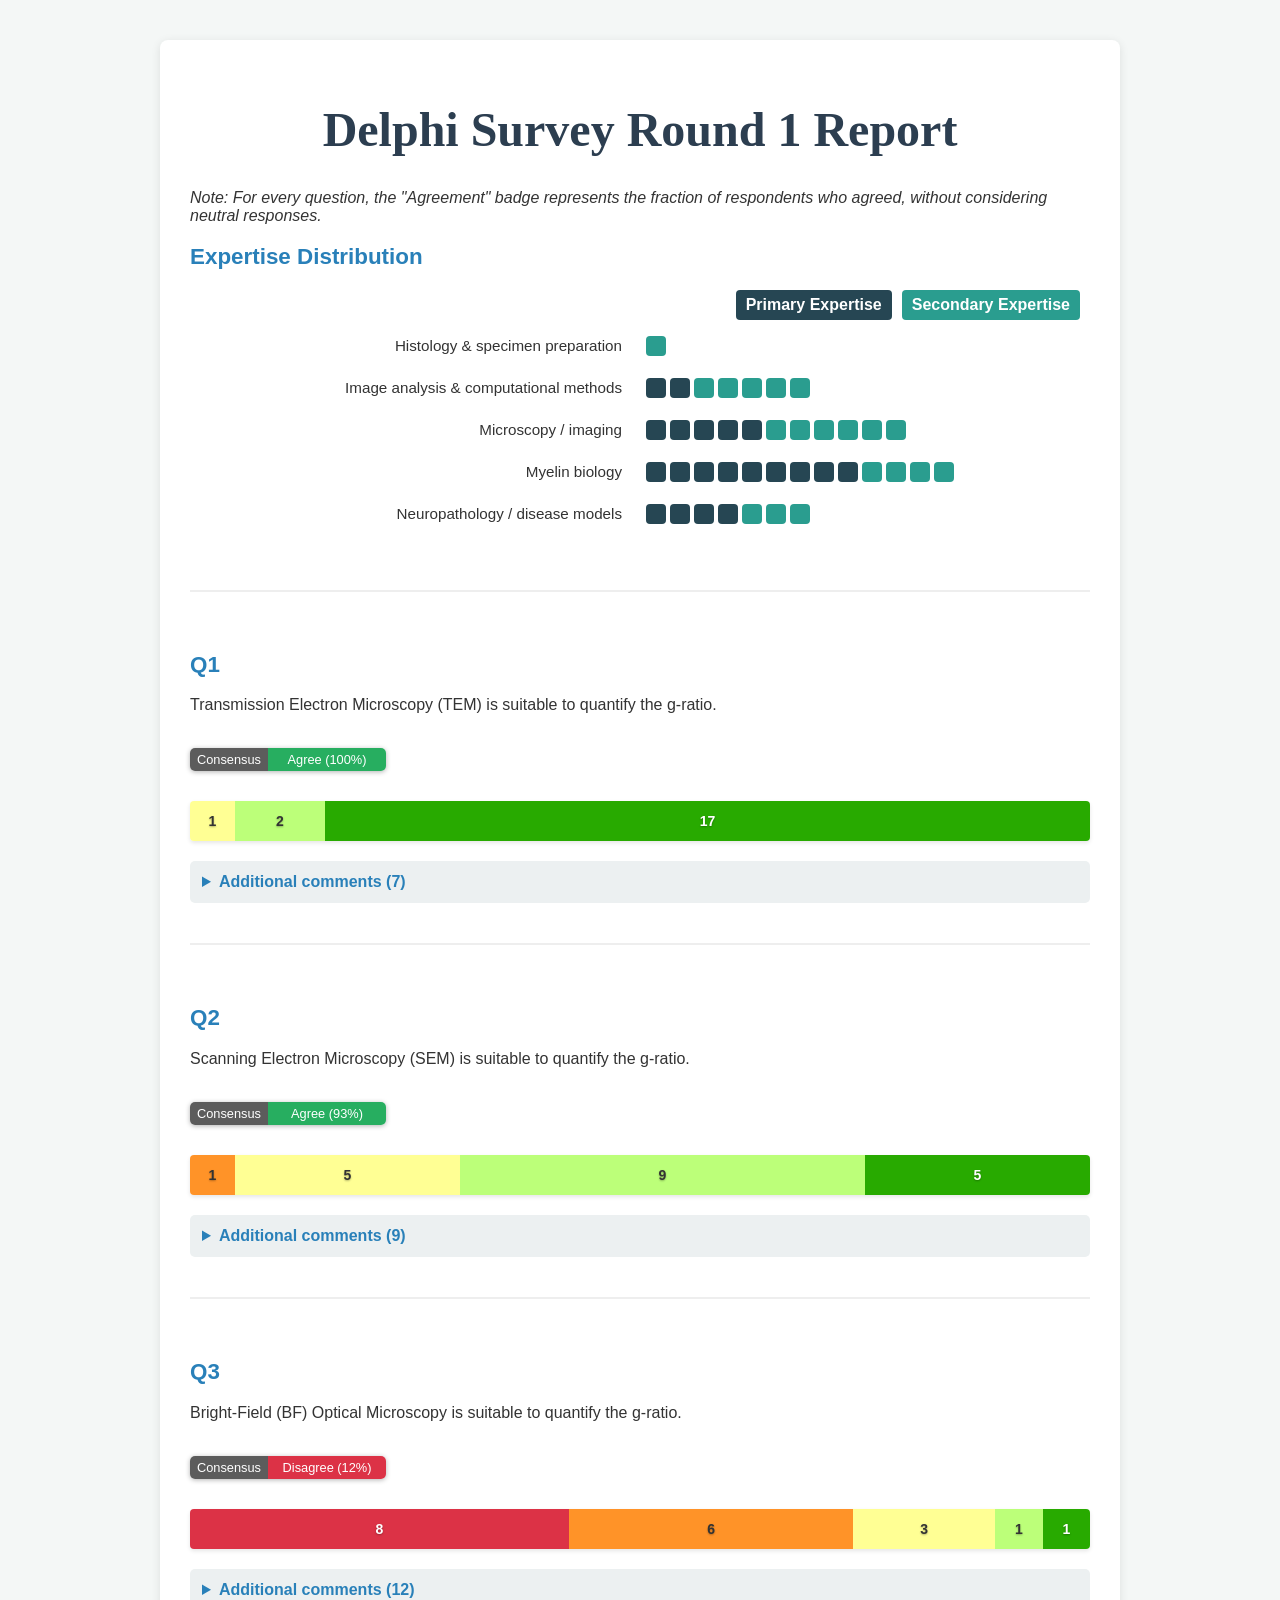
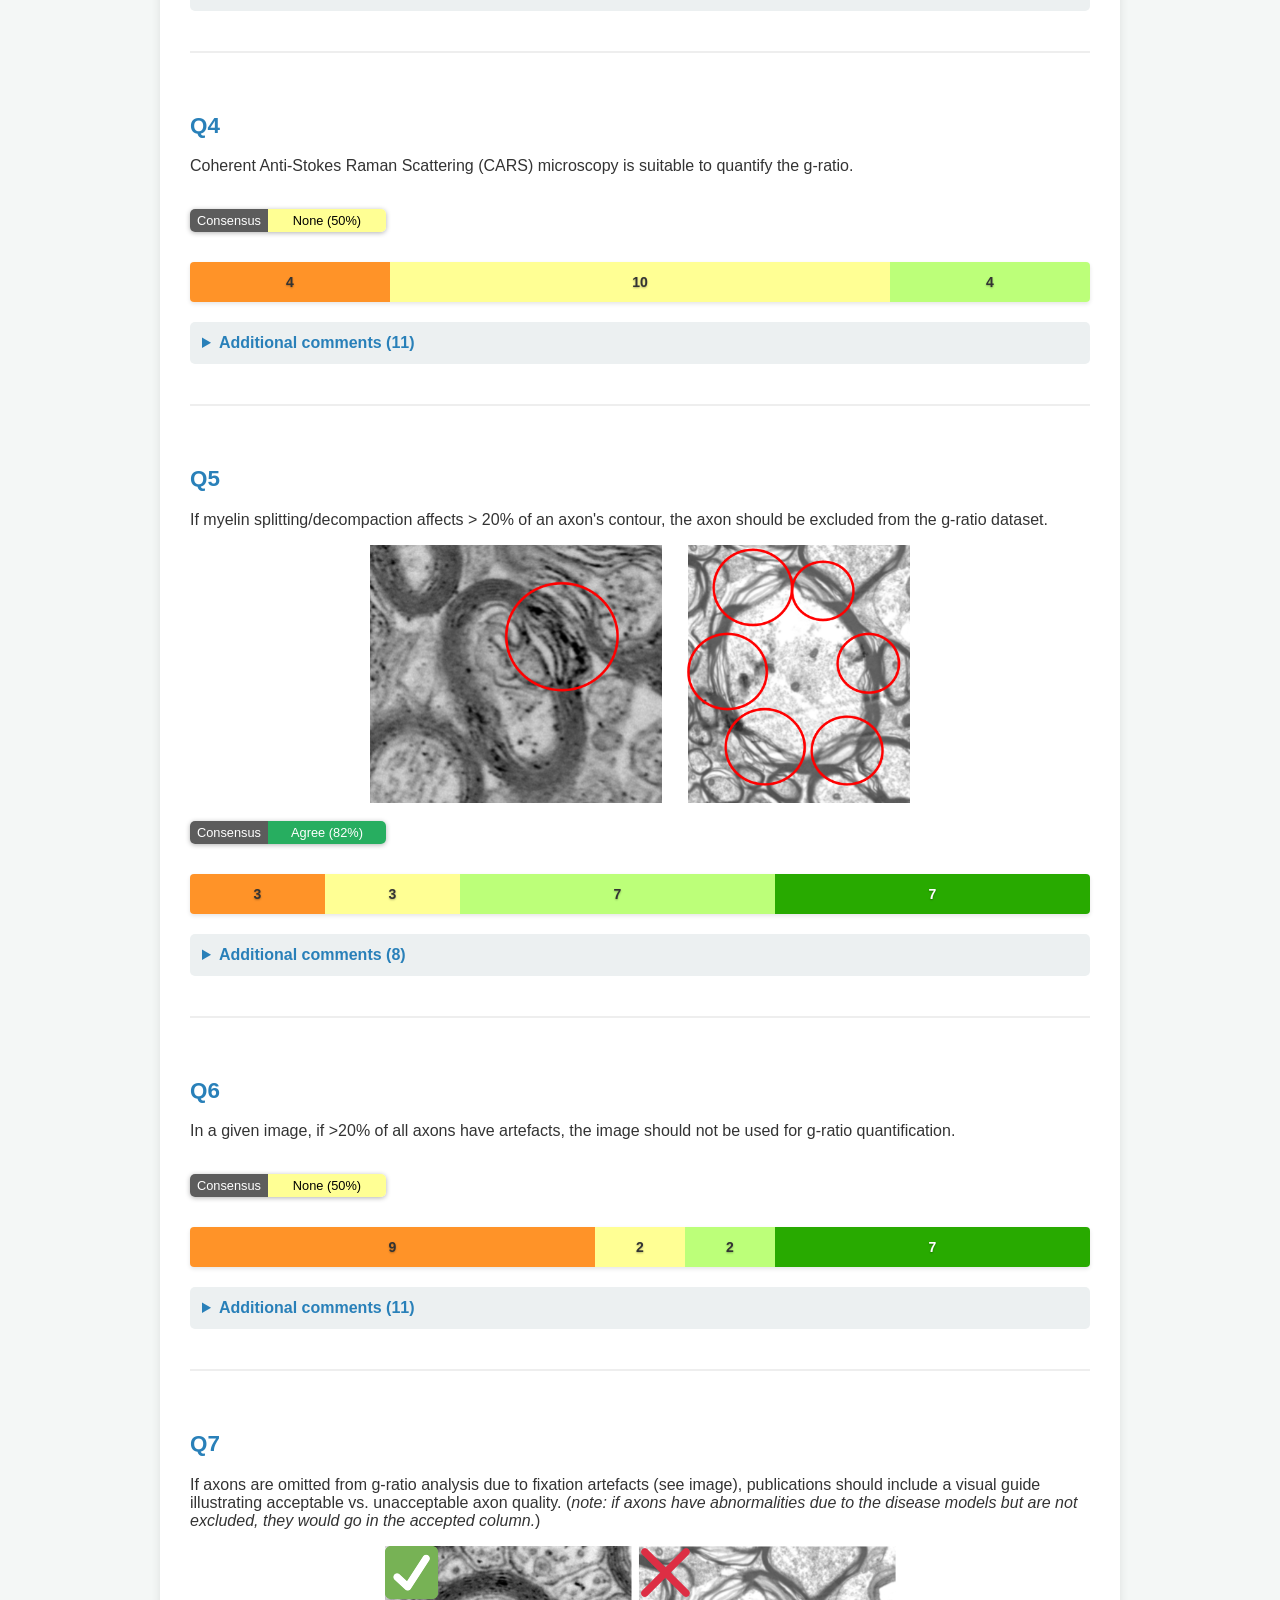
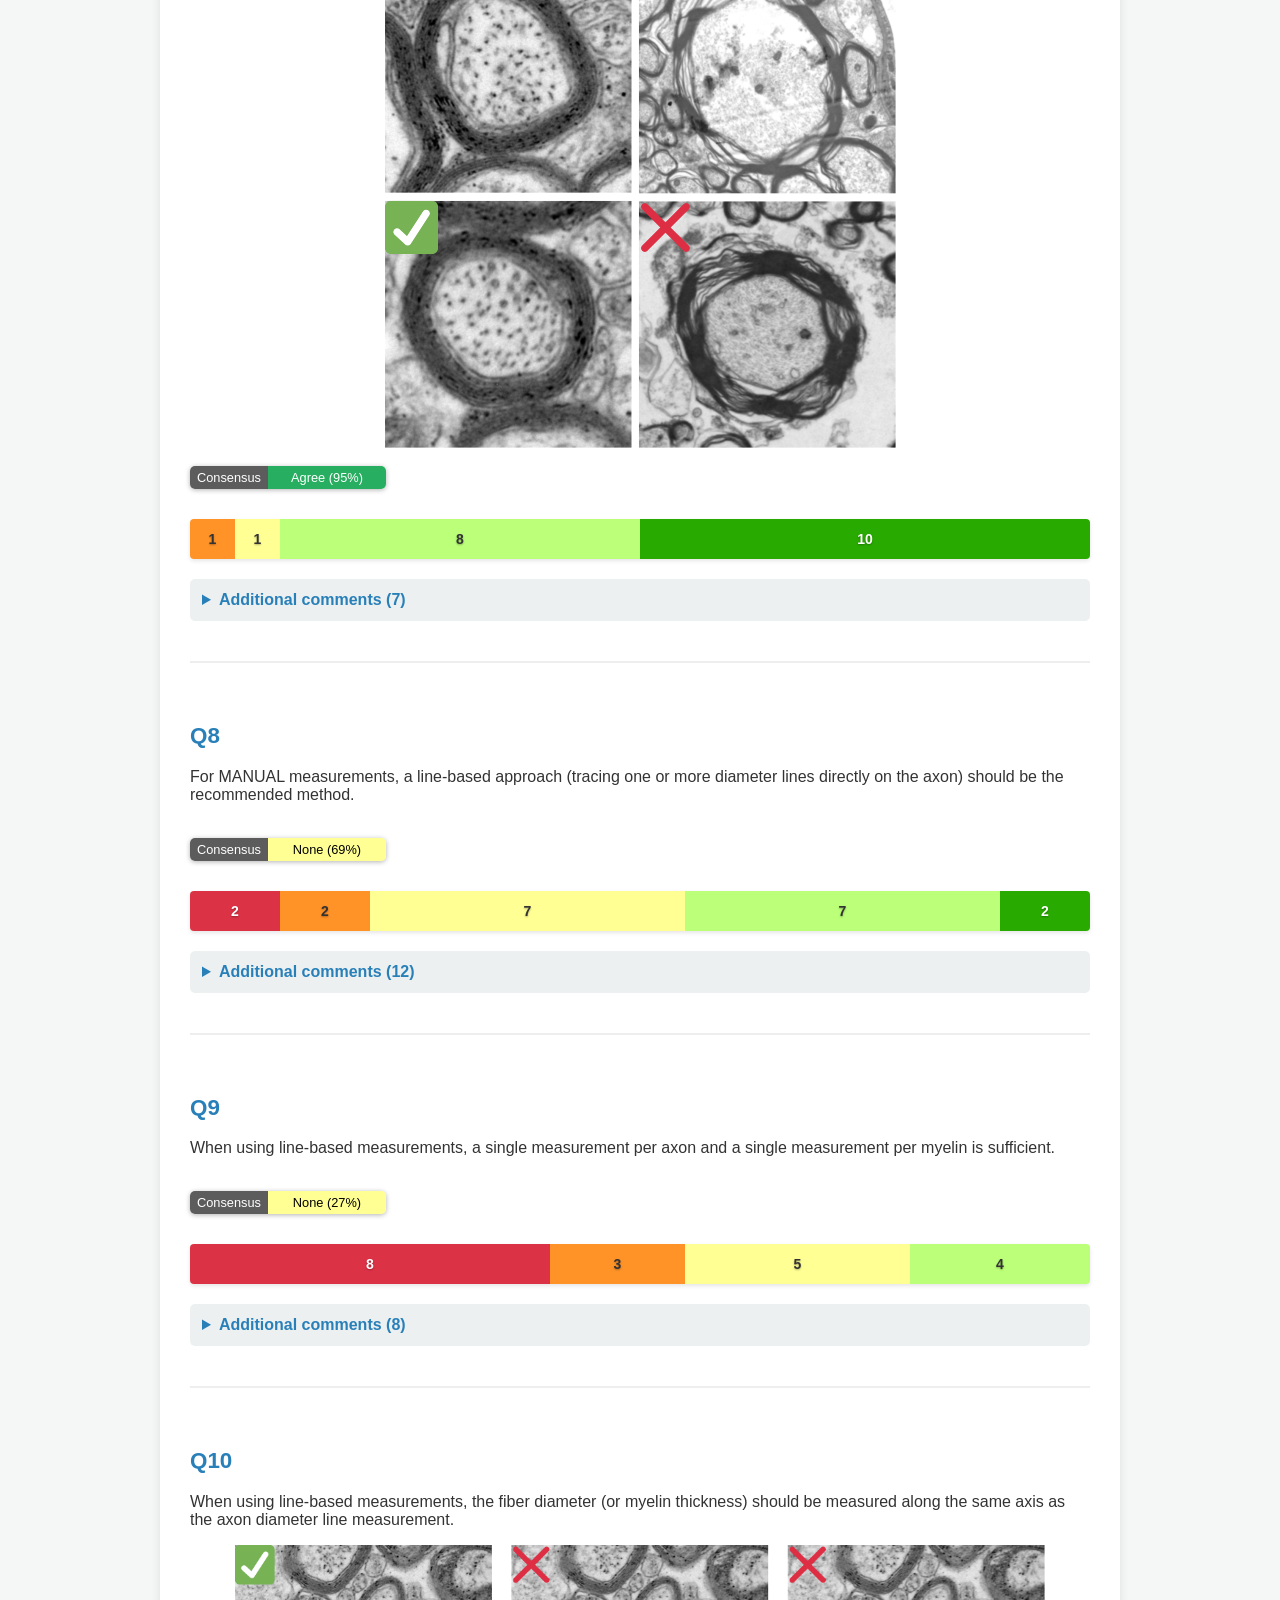
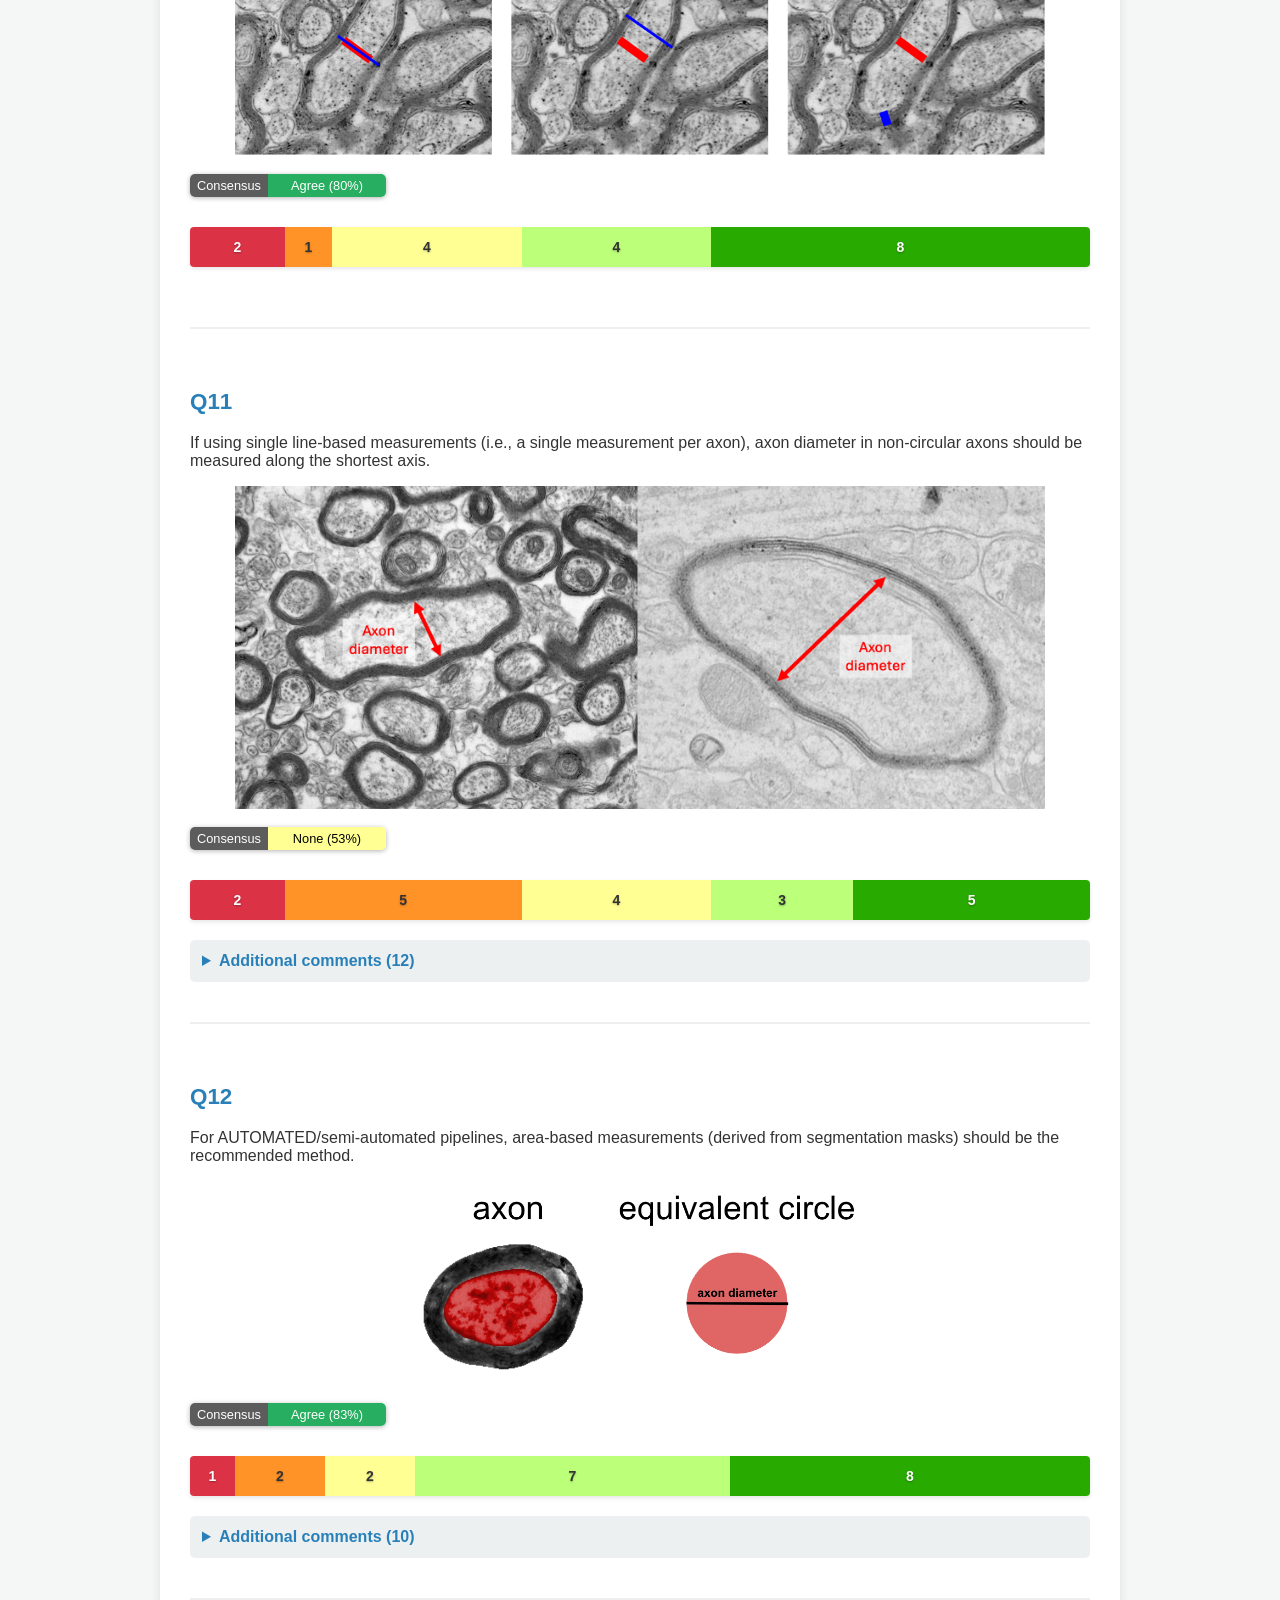
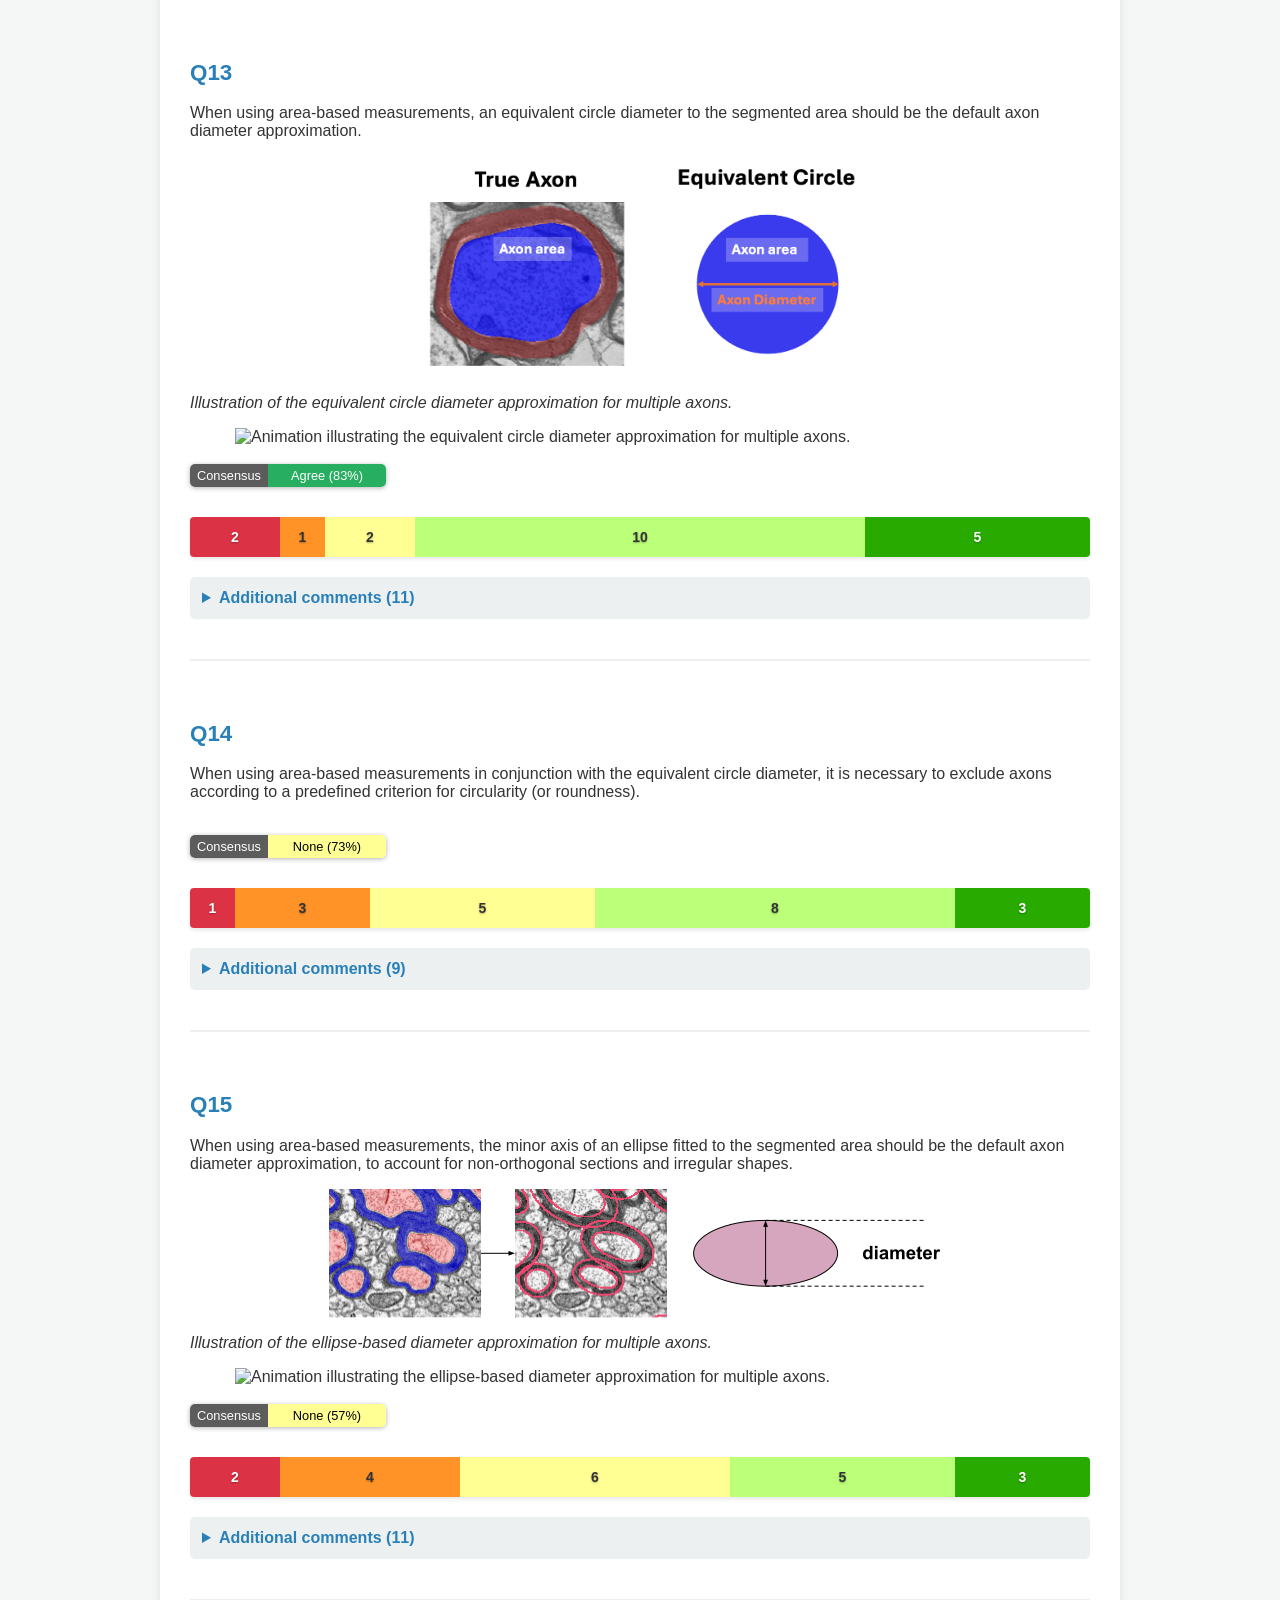
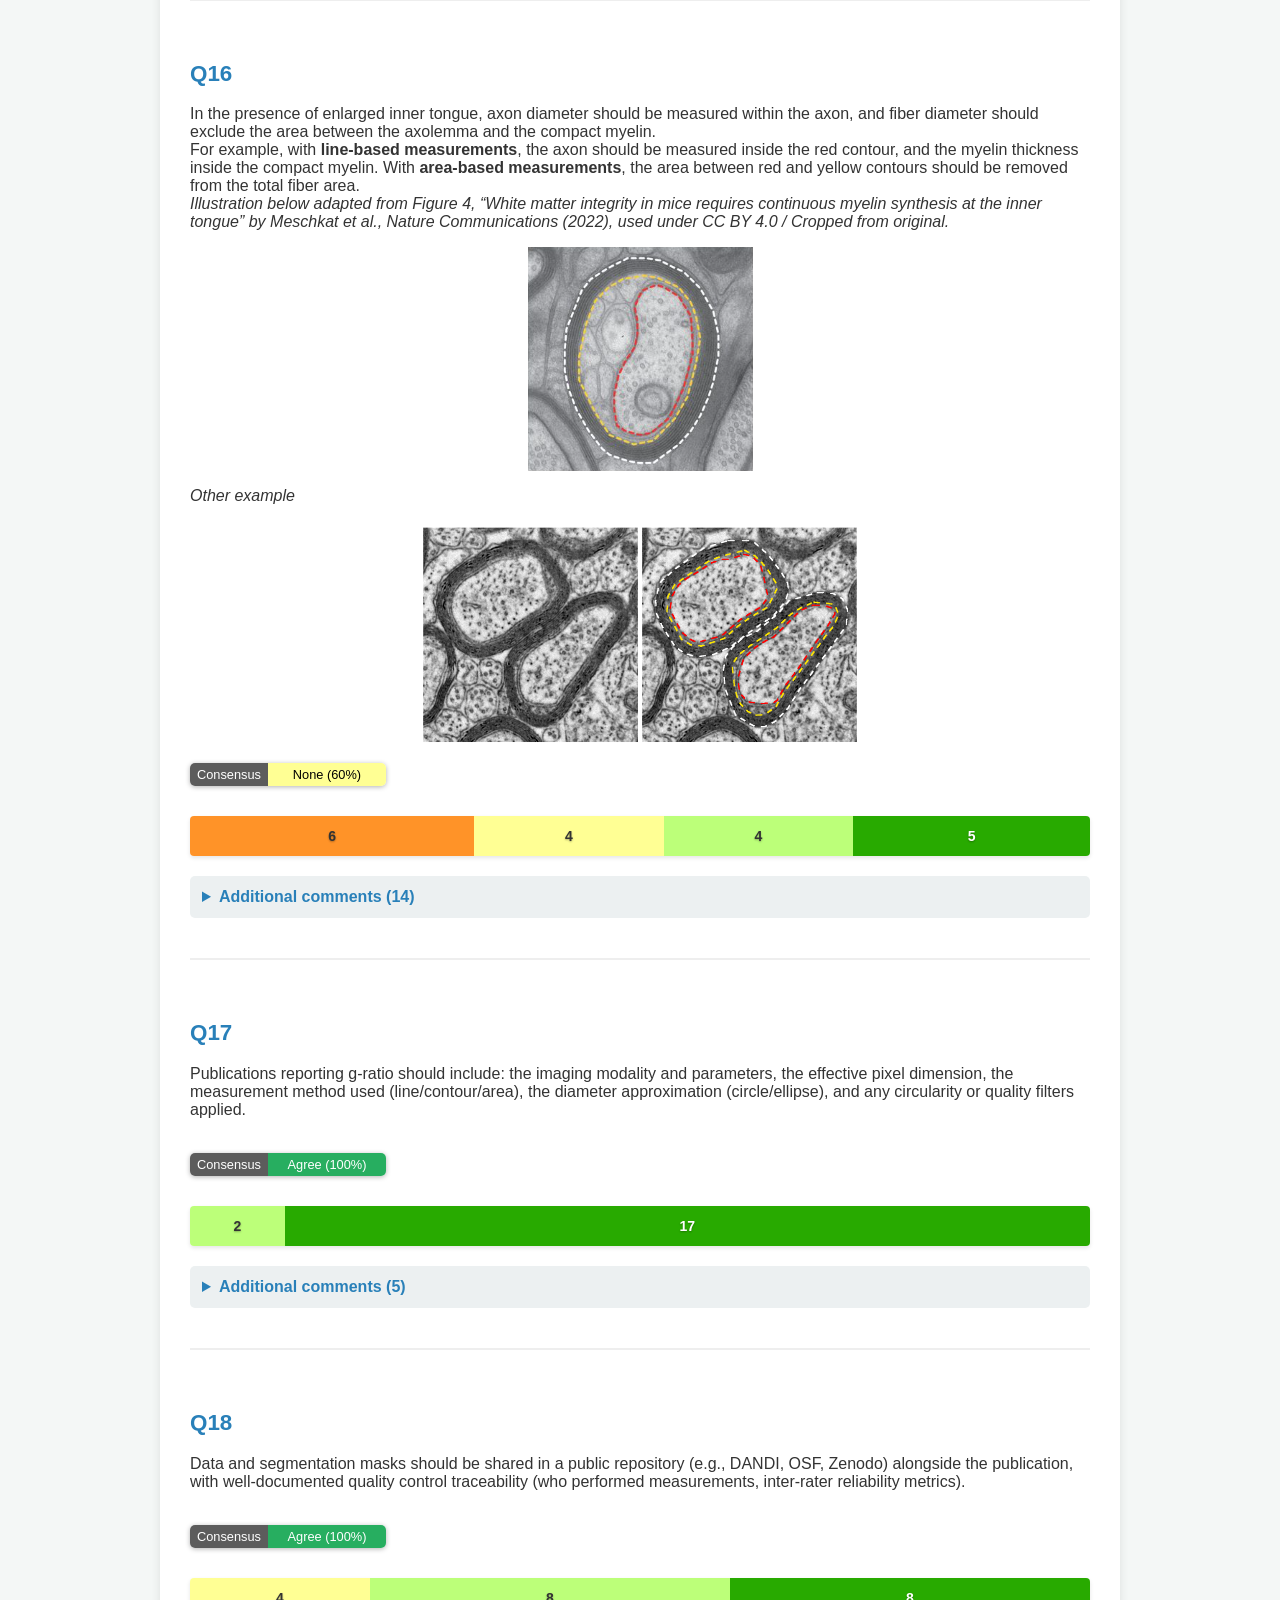
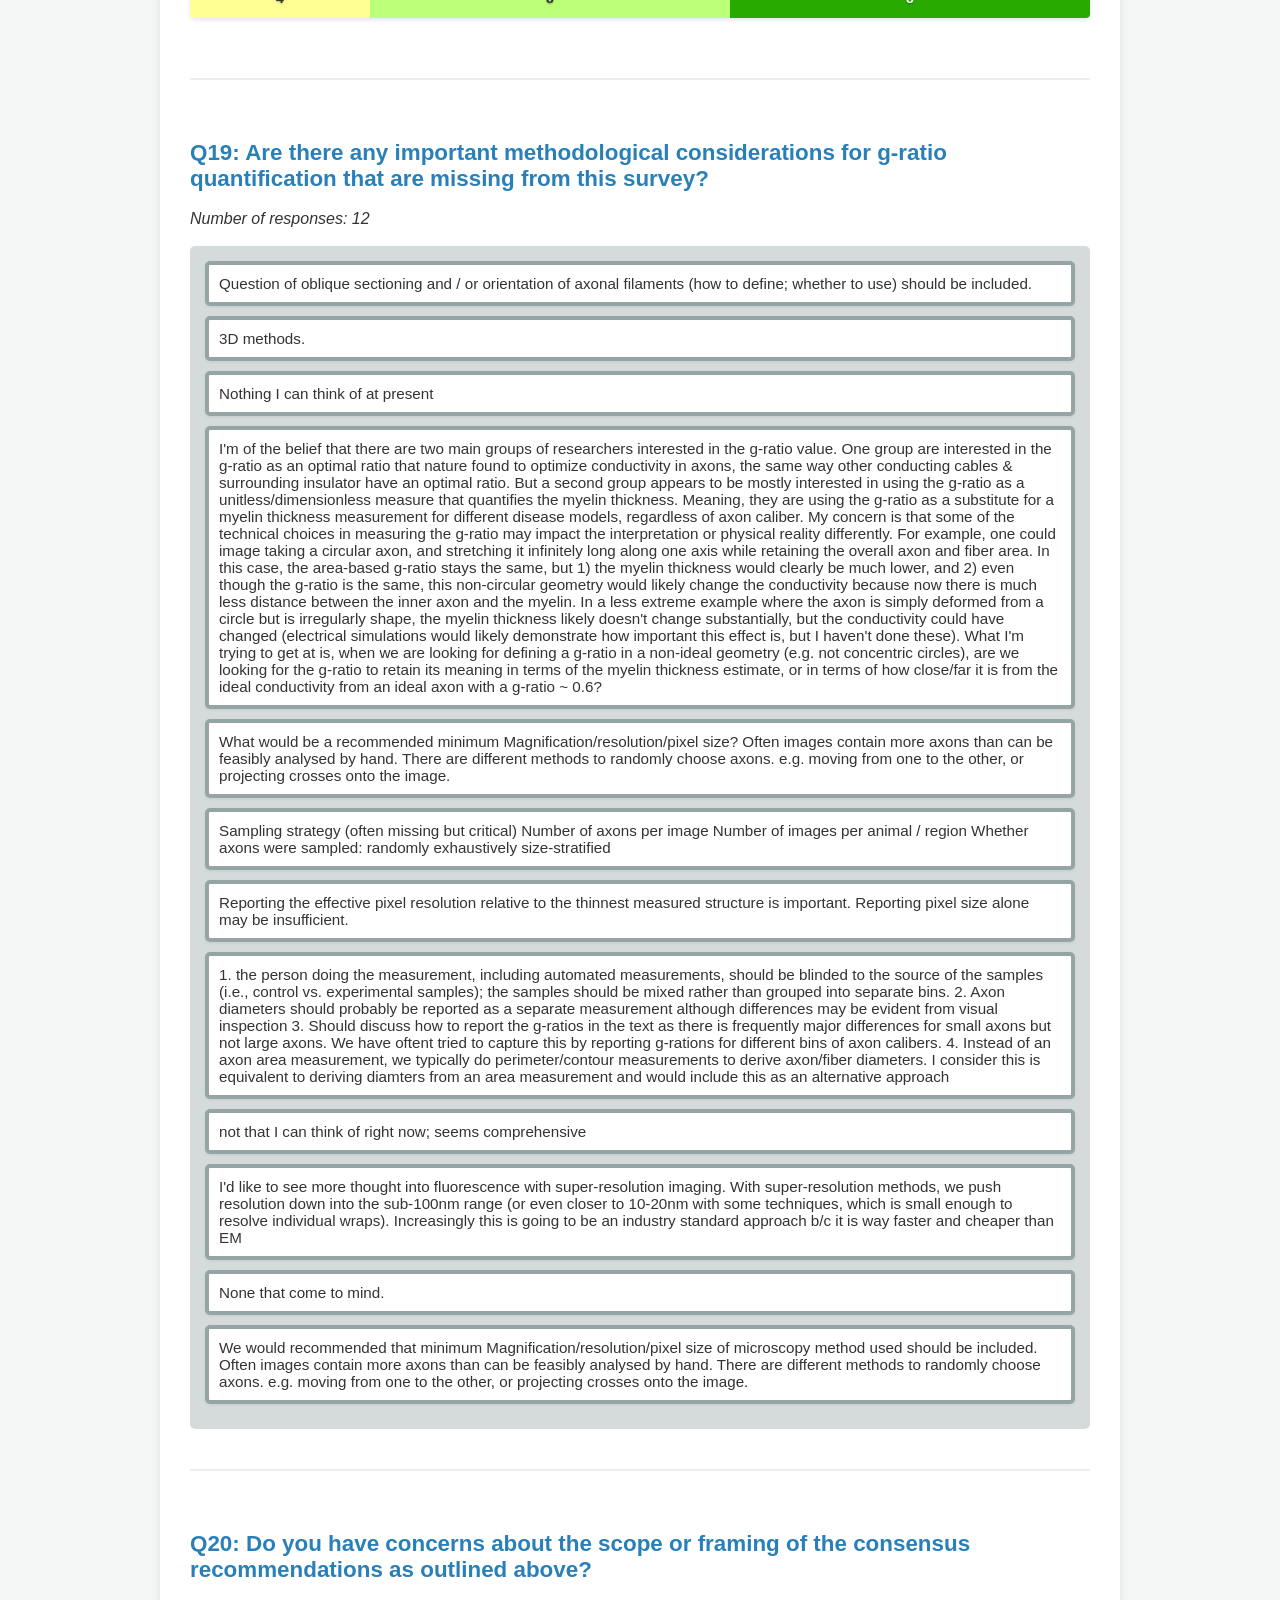
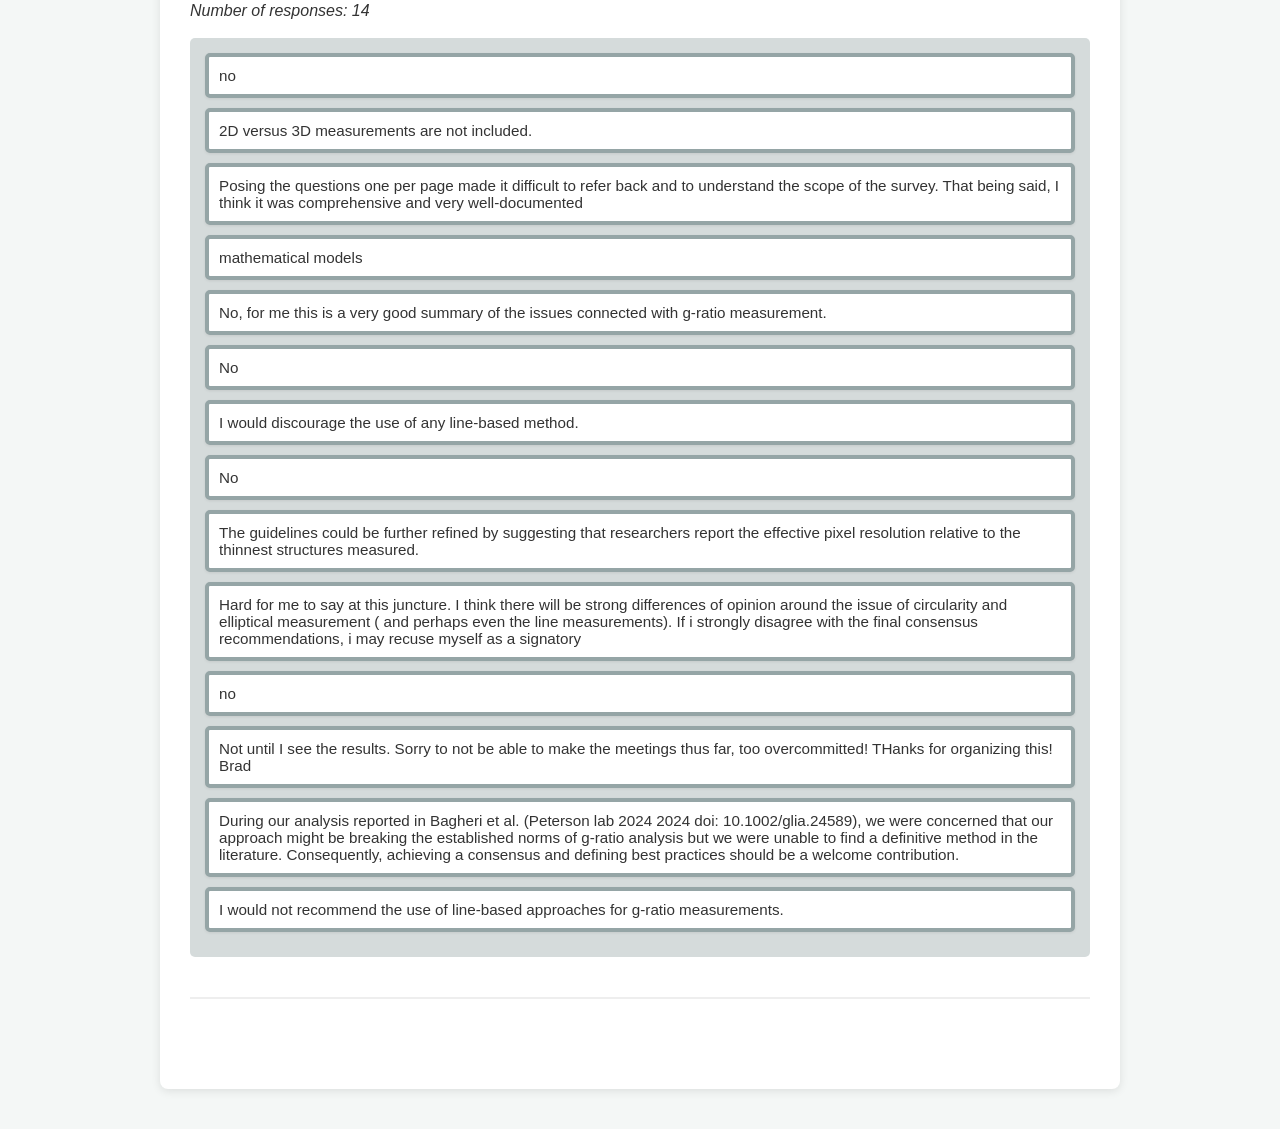
==== commit 9bacfcd6: "Improve consensus badge Split the badge in 2 parts; the first part is static and just says Consensus" ====
--- a/docs/index.html
+++ b/docs/index.html
@@ -40,13 +40,27 @@
 
 /* Style for agreement badge */
 .top2-badge {
-    background: #27ae60;
+    display: inline-flex;
+    font-size: 0.8em;
+    border-radius: 5px;
+    overflow: hidden;
+    margin-bottom: 10px;
+    box-shadow: 0 1px 5px rgba(0,0,0,0.3);
+}
+.top2-badge-label,
+.top2-badge-value {
+    display: inline-flex;
+    align-items: center;
+    justify-content: center;
+    padding: 4px 4px;
     color: white;
-    padding: 5px 12px;
-    border-radius: 15px;
-    font-weight: bold;
-    display: inline-block;
-    margin-bottom: 10px;
+}
+.top2-badge-label {
+    background: #5c5c5c;
+    min-width: 70px
+}
+.top2-badge-value {
+    min-width: 110px;
 }
 .top2-badge:hover {
     cursor: pointer;
@@ -58,8 +72,6 @@
     padding: 15px;
     background: #d5dbdb;
     border-radius: 5px;
-    border-top-right-radius: 0px;
-    border-top-left-radius: 0px;
 }
 .comment-item {
     background: #ffffff;
@@ -251,7 +263,10 @@
 <p>Transmission Electron Microscopy (TEM) is suitable to quantify the g-ratio.</p>
 </section>
                 <br>
-                <div class="top2-badge" style="background-color: #27ae60;" title='19 agree, 0 disagree'>Agreement: 100.0%</div>
+                <div class="top2-badge" title='19 agree, 0 disagree'>
+                    <span class="top2-badge-label">Consensus</span>
+                    <span class="top2-badge-value" style="background-color: #27ae60; color: #ffffff;">Agree (100%)</span>
+                </div>
                 <div class="likert-chart"><div class="likert-stacked-bar">
         <div class="likert-segment" style="width: 5.0%; background-color: #ffff94; color: #333333;" title="Neutral: 1 respondents">
             <span class="likert-segment-count">1</span>
@@ -279,7 +294,10 @@
 <p>Scanning Electron Microscopy (SEM) is suitable to quantify the g-ratio.</p>
 </section>
                 <br>
-                <div class="top2-badge" style="background-color: #27ae60;" title='14 agree, 1 disagree'>Agreement: 93.3%</div>
+                <div class="top2-badge" title='14 agree, 1 disagree'>
+                    <span class="top2-badge-label">Consensus</span>
+                    <span class="top2-badge-value" style="background-color: #27ae60; color: #ffffff;">Agree (93%)</span>
+                </div>
                 <div class="likert-chart"><div class="likert-stacked-bar">
         <div class="likert-segment" style="width: 5.0%; background-color: #ff9328; color: #333333;" title="Disagree: 1 respondents">
             <span class="likert-segment-count">1</span>
@@ -312,7 +330,10 @@
 <p>Bright-Field (BF) Optical Microscopy is suitable to quantify the g-ratio.</p>
 </section>
                 <br>
-                <div class="top2-badge" style="background-color: #dc3246;" title='2 agree, 14 disagree'>Agreement: 12.5%</div>
+                <div class="top2-badge" title='2 agree, 14 disagree'>
+                    <span class="top2-badge-label">Consensus</span>
+                    <span class="top2-badge-value" style="background-color: #dc3246; color: #ffffff;">Disagree (12%)</span>
+                </div>
                 <div class="likert-chart"><div class="likert-stacked-bar">
         <div class="likert-segment" style="width: 42.10526315789473%; background-color: #dc3246; color: white;" title="Strongly disagree: 8 respondents">
             <span class="likert-segment-count">8</span>
@@ -350,7 +371,10 @@
 <p>Coherent Anti-Stokes Raman Scattering (CARS) microscopy is suitable to quantify the g-ratio.</p>
 </section>
                 <br>
-                <div class="top2-badge" style="background-color: #95a5a6;" title='4 agree, 4 disagree'>Agreement: 50.0%</div>
+                <div class="top2-badge" title='4 agree, 4 disagree'>
+                    <span class="top2-badge-label">Consensus</span>
+                    <span class="top2-badge-value" style="background-color: #ffff94; color: #000000;">None (50%)</span>
+                </div>
                 <div class="likert-chart"><div class="likert-stacked-bar">
         <div class="likert-segment" style="width: 22.22222222222222%; background-color: #ff9328; color: #333333;" title="Disagree: 4 respondents">
             <span class="likert-segment-count">4</span>
@@ -382,7 +406,10 @@
 <img alt="Example of axon with myelin splitting/decompaction, with &gt;20% of the axon contour affected." src="images_r1/q5_20perc_splitting.png" width="60%"/>
 </section>
                 <br>
-                <div class="top2-badge" style="background-color: #27ae60;" title='14 agree, 3 disagree'>Agreement: 82.4%</div>
+                <div class="top2-badge" title='14 agree, 3 disagree'>
+                    <span class="top2-badge-label">Consensus</span>
+                    <span class="top2-badge-value" style="background-color: #27ae60; color: #ffffff;">Agree (82%)</span>
+                </div>
                 <div class="likert-chart"><div class="likert-stacked-bar">
         <div class="likert-segment" style="width: 15.0%; background-color: #ff9328; color: #333333;" title="Disagree: 3 respondents">
             <span class="likert-segment-count">3</span>
@@ -414,7 +441,10 @@
 <p>In a given image, if &gt;20% of all axons have artefacts, the image should not be used for g-ratio quantification.</p>
 </section>
                 <br>
-                <div class="top2-badge" style="background-color: #95a5a6;" title='9 agree, 9 disagree'>Agreement: 50.0%</div>
+                <div class="top2-badge" title='9 agree, 9 disagree'>
+                    <span class="top2-badge-label">Consensus</span>
+                    <span class="top2-badge-value" style="background-color: #ffff94; color: #000000;">None (50%)</span>
+                </div>
                 <div class="likert-chart"><div class="likert-stacked-bar">
         <div class="likert-segment" style="width: 45.0%; background-color: #ff9328; color: #333333;" title="Disagree: 9 respondents">
             <span class="likert-segment-count">9</span>
@@ -447,7 +477,10 @@
 <img alt="Visual guide" src="images_r1/q7_quality_guide_v4.png"/>
 </section>
                 <br>
-                <div class="top2-badge" style="background-color: #27ae60;" title='18 agree, 1 disagree'>Agreement: 94.7%</div>
+                <div class="top2-badge" title='18 agree, 1 disagree'>
+                    <span class="top2-badge-label">Consensus</span>
+                    <span class="top2-badge-value" style="background-color: #27ae60; color: #ffffff;">Agree (95%)</span>
+                </div>
                 <div class="likert-chart"><div class="likert-stacked-bar">
         <div class="likert-segment" style="width: 5.0%; background-color: #ff9328; color: #333333;" title="Disagree: 1 respondents">
             <span class="likert-segment-count">1</span>
@@ -479,7 +512,10 @@
 <p>For MANUAL measurements, a line-based approach (tracing one or more diameter lines directly on the axon) should be the recommended method.</p>
 </section>
                 <br>
-                <div class="top2-badge" style="background-color: #95a5a6;" title='9 agree, 4 disagree'>Agreement: 69.2%</div>
+                <div class="top2-badge" title='9 agree, 4 disagree'>
+                    <span class="top2-badge-label">Consensus</span>
+                    <span class="top2-badge-value" style="background-color: #ffff94; color: #000000;">None (69%)</span>
+                </div>
                 <div class="likert-chart"><div class="likert-stacked-bar">
         <div class="likert-segment" style="width: 10.0%; background-color: #dc3246; color: white;" title="Strongly disagree: 2 respondents">
             <span class="likert-segment-count">2</span>
@@ -518,7 +554,10 @@
 <p>When using line-based measurements, a single measurement per axon and a single measurement per myelin is sufficient. </p>
 </section>
                 <br>
-                <div class="top2-badge" style="background-color: #95a5a6;" title='4 agree, 11 disagree'>Agreement: 26.7%</div>
+                <div class="top2-badge" title='4 agree, 11 disagree'>
+                    <span class="top2-badge-label">Consensus</span>
+                    <span class="top2-badge-value" style="background-color: #ffff94; color: #000000;">None (27%)</span>
+                </div>
                 <div class="likert-chart"><div class="likert-stacked-bar">
         <div class="likert-segment" style="width: 40.0%; background-color: #dc3246; color: white;" title="Strongly disagree: 8 respondents">
             <span class="likert-segment-count">8</span>
@@ -551,7 +590,10 @@
 <img alt="Illustration of line-based measurement axis for axon and fiber diameter." src="images_r1/q10_line_measurement_axis.png"/>
 </section>
                 <br>
-                <div class="top2-badge" style="background-color: #27ae60;" title='12 agree, 3 disagree'>Agreement: 80.0%</div>
+                <div class="top2-badge" title='12 agree, 3 disagree'>
+                    <span class="top2-badge-label">Consensus</span>
+                    <span class="top2-badge-value" style="background-color: #27ae60; color: #ffffff;">Agree (80%)</span>
+                </div>
                 <div class="likert-chart"><div class="likert-stacked-bar">
         <div class="likert-segment" style="width: 10.526315789473683%; background-color: #dc3246; color: white;" title="Strongly disagree: 2 respondents">
             <span class="likert-segment-count">2</span>
@@ -581,7 +623,10 @@
 <img alt="Illustration of single measurement of diameter" src="images_r1/q11_Linebased.png"/>
 </section>
                 <br>
-                <div class="top2-badge" style="background-color: #95a5a6;" title='8 agree, 7 disagree'>Agreement: 53.3%</div>
+                <div class="top2-badge" title='8 agree, 7 disagree'>
+                    <span class="top2-badge-label">Consensus</span>
+                    <span class="top2-badge-value" style="background-color: #ffff94; color: #000000;">None (53%)</span>
+                </div>
                 <div class="likert-chart"><div class="likert-stacked-bar">
         <div class="likert-segment" style="width: 10.526315789473683%; background-color: #dc3246; color: white;" title="Strongly disagree: 2 respondents">
             <span class="likert-segment-count">2</span>
@@ -618,7 +663,10 @@
 <img alt="Illustration of area-based measurement using equivalent circle diameter approximation." src="images_r1/q12_equivalent_circle.png" width="50%"/>
 </section>
                 <br>
-                <div class="top2-badge" style="background-color: #27ae60;" title='15 agree, 3 disagree'>Agreement: 83.3%</div>
+                <div class="top2-badge" title='15 agree, 3 disagree'>
+                    <span class="top2-badge-label">Consensus</span>
+                    <span class="top2-badge-value" style="background-color: #27ae60; color: #ffffff;">Agree (83%)</span>
+                </div>
                 <div class="likert-chart"><div class="likert-stacked-bar">
         <div class="likert-segment" style="width: 5.0%; background-color: #dc3246; color: white;" title="Strongly disagree: 1 respondents">
             <span class="likert-segment-count">1</span>
@@ -657,7 +705,10 @@
 <img alt="Animation illustrating the equivalent circle diameter approximation for multiple axons." src="images_r1/q13_circle_approx.gif"/>
 </section>
                 <br>
-                <div class="top2-badge" style="background-color: #27ae60;" title='15 agree, 3 disagree'>Agreement: 83.3%</div>
+                <div class="top2-badge" title='15 agree, 3 disagree'>
+                    <span class="top2-badge-label">Consensus</span>
+                    <span class="top2-badge-value" style="background-color: #27ae60; color: #ffffff;">Agree (83%)</span>
+                </div>
                 <div class="likert-chart"><div class="likert-stacked-bar">
         <div class="likert-segment" style="width: 10.0%; background-color: #dc3246; color: white;" title="Strongly disagree: 2 respondents">
             <span class="likert-segment-count">2</span>
@@ -693,7 +744,10 @@
 <p>When using area-based measurements in conjunction with the equivalent circle diameter, it is necessary to exclude axons according to a predefined criterion for circularity (or roundness).</p>
 </section>
                 <br>
-                <div class="top2-badge" style="background-color: #95a5a6;" title='11 agree, 4 disagree'>Agreement: 73.3%</div>
+                <div class="top2-badge" title='11 agree, 4 disagree'>
+                    <span class="top2-badge-label">Consensus</span>
+                    <span class="top2-badge-value" style="background-color: #ffff94; color: #000000;">None (73%)</span>
+                </div>
                 <div class="likert-chart"><div class="likert-stacked-bar">
         <div class="likert-segment" style="width: 5.0%; background-color: #dc3246; color: white;" title="Strongly disagree: 1 respondents">
             <span class="likert-segment-count">1</span>
@@ -732,7 +786,10 @@
 <img alt="Animation illustrating the ellipse-based diameter approximation for multiple axons." src="images_r1/q15_ellipse_approx.gif"/>
 </section>
                 <br>
-                <div class="top2-badge" style="background-color: #95a5a6;" title='8 agree, 6 disagree'>Agreement: 57.1%</div>
+                <div class="top2-badge" title='8 agree, 6 disagree'>
+                    <span class="top2-badge-label">Consensus</span>
+                    <span class="top2-badge-value" style="background-color: #ffff94; color: #000000;">None (57%)</span>
+                </div>
                 <div class="likert-chart"><div class="likert-stacked-bar">
         <div class="likert-segment" style="width: 10.0%; background-color: #dc3246; color: white;" title="Strongly disagree: 2 respondents">
             <span class="likert-segment-count">2</span>
@@ -775,7 +832,10 @@
 <img alt="Alternative illustration." src="images_r1/q16_periaxonal_space.png" width="50%"/>
 </section>
                 <br>
-                <div class="top2-badge" style="background-color: #95a5a6;" title='9 agree, 6 disagree'>Agreement: 60.0%</div>
+                <div class="top2-badge" title='9 agree, 6 disagree'>
+                    <span class="top2-badge-label">Consensus</span>
+                    <span class="top2-badge-value" style="background-color: #ffff94; color: #000000;">None (60%)</span>
+                </div>
                 <div class="likert-chart"><div class="likert-stacked-bar">
         <div class="likert-segment" style="width: 31.57894736842105%; background-color: #ff9328; color: #333333;" title="Disagree: 6 respondents">
             <span class="likert-segment-count">6</span>
@@ -812,7 +872,10 @@
 <p>Publications reporting g-ratio should include: the imaging modality and parameters, the effective pixel dimension, the measurement method used (line/contour/area), the diameter approximation (circle/ellipse), and any circularity or quality filters applied.</p>
 </section>
                 <br>
-                <div class="top2-badge" style="background-color: #27ae60;" title='19 agree, 0 disagree'>Agreement: 100.0%</div>
+                <div class="top2-badge" title='19 agree, 0 disagree'>
+                    <span class="top2-badge-label">Consensus</span>
+                    <span class="top2-badge-value" style="background-color: #27ae60; color: #ffffff;">Agree (100%)</span>
+                </div>
                 <div class="likert-chart"><div class="likert-stacked-bar">
         <div class="likert-segment" style="width: 10.526315789473683%; background-color: #bcff79; color: #333333;" title="Agree: 2 respondents">
             <span class="likert-segment-count">2</span>
@@ -836,7 +899,10 @@
 <p>Data and segmentation masks should be shared in a public repository (e.g., DANDI, OSF, Zenodo) alongside the publication, with well-documented quality control traceability (who performed measurements, inter-rater reliability metrics).</p>
 </section>
                 <br>
-                <div class="top2-badge" style="background-color: #27ae60;" title='16 agree, 0 disagree'>Agreement: 100.0%</div>
+                <div class="top2-badge" title='16 agree, 0 disagree'>
+                    <span class="top2-badge-label">Consensus</span>
+                    <span class="top2-badge-value" style="background-color: #27ae60; color: #ffffff;">Agree (100%)</span>
+                </div>
                 <div class="likert-chart"><div class="likert-stacked-bar">
         <div class="likert-segment" style="width: 20.0%; background-color: #ffff94; color: #333333;" title="Neutral: 4 respondents">
             <span class="likert-segment-count">4</span>
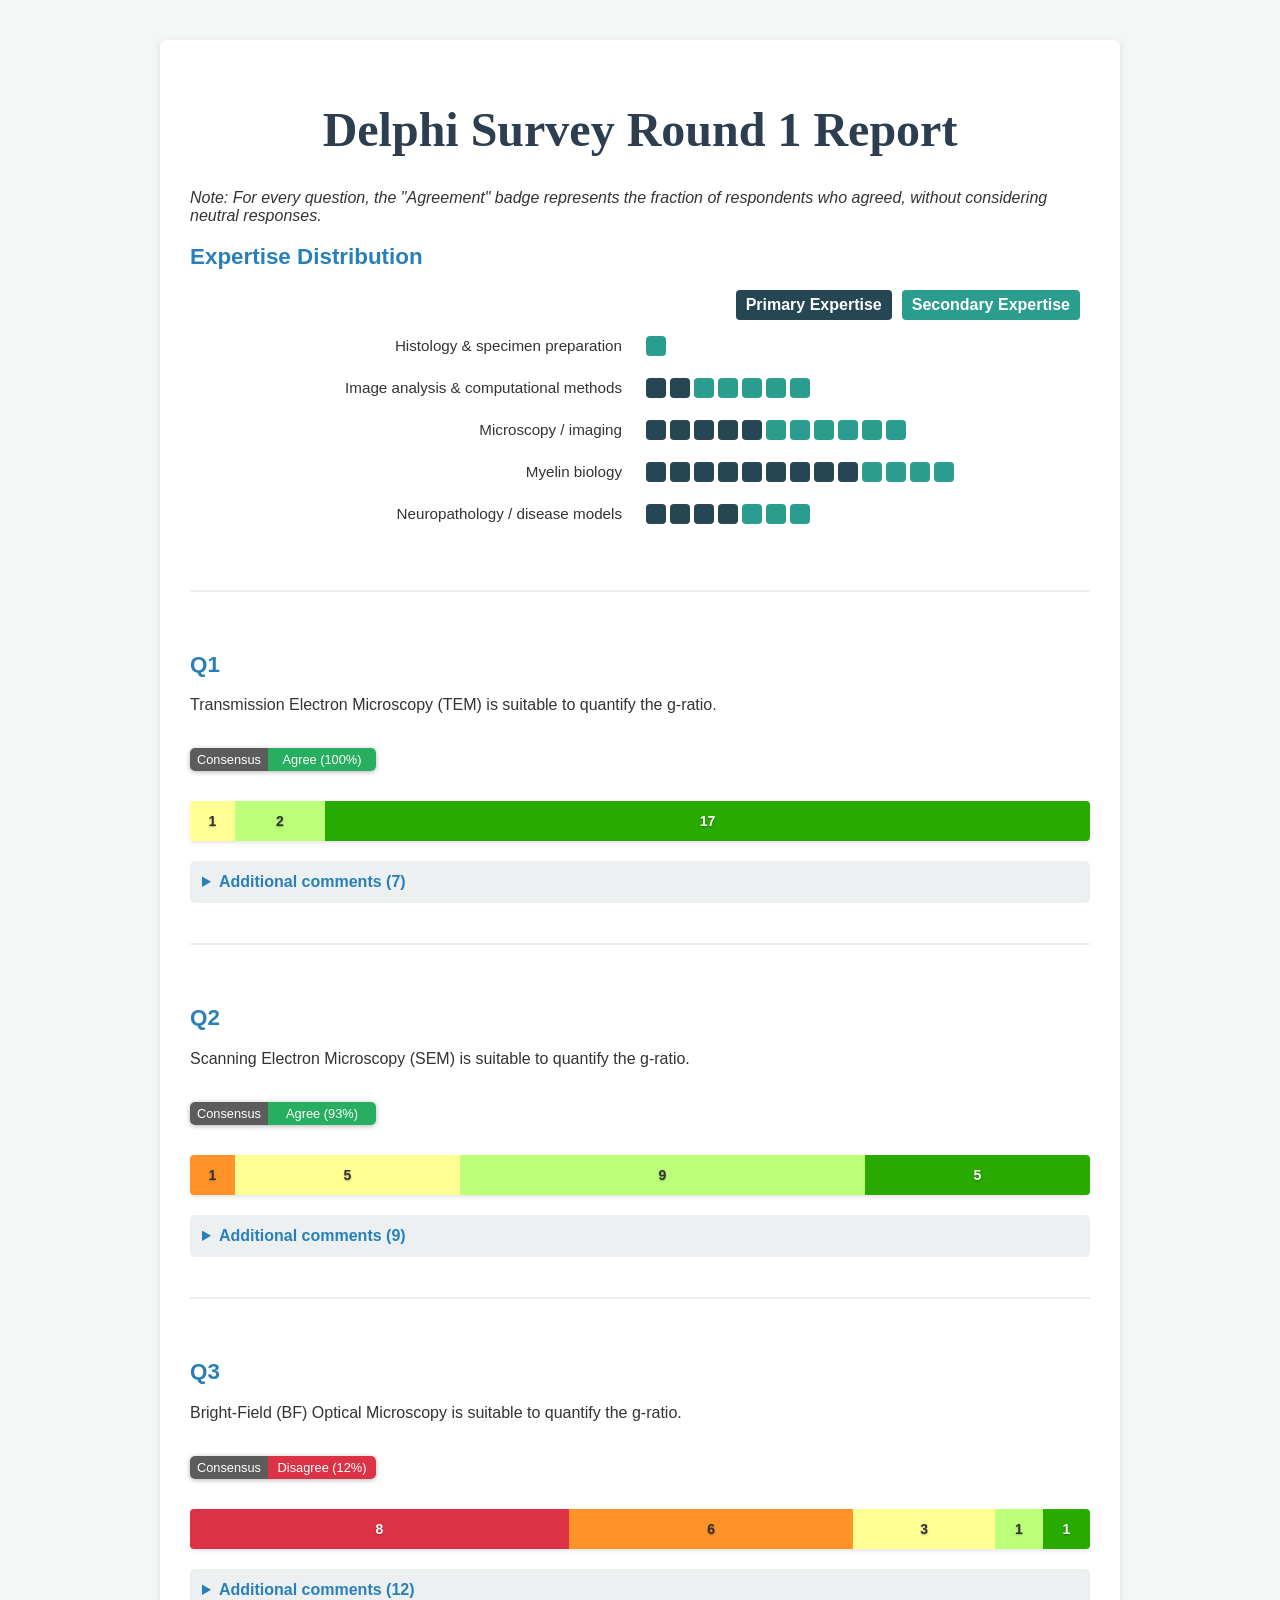
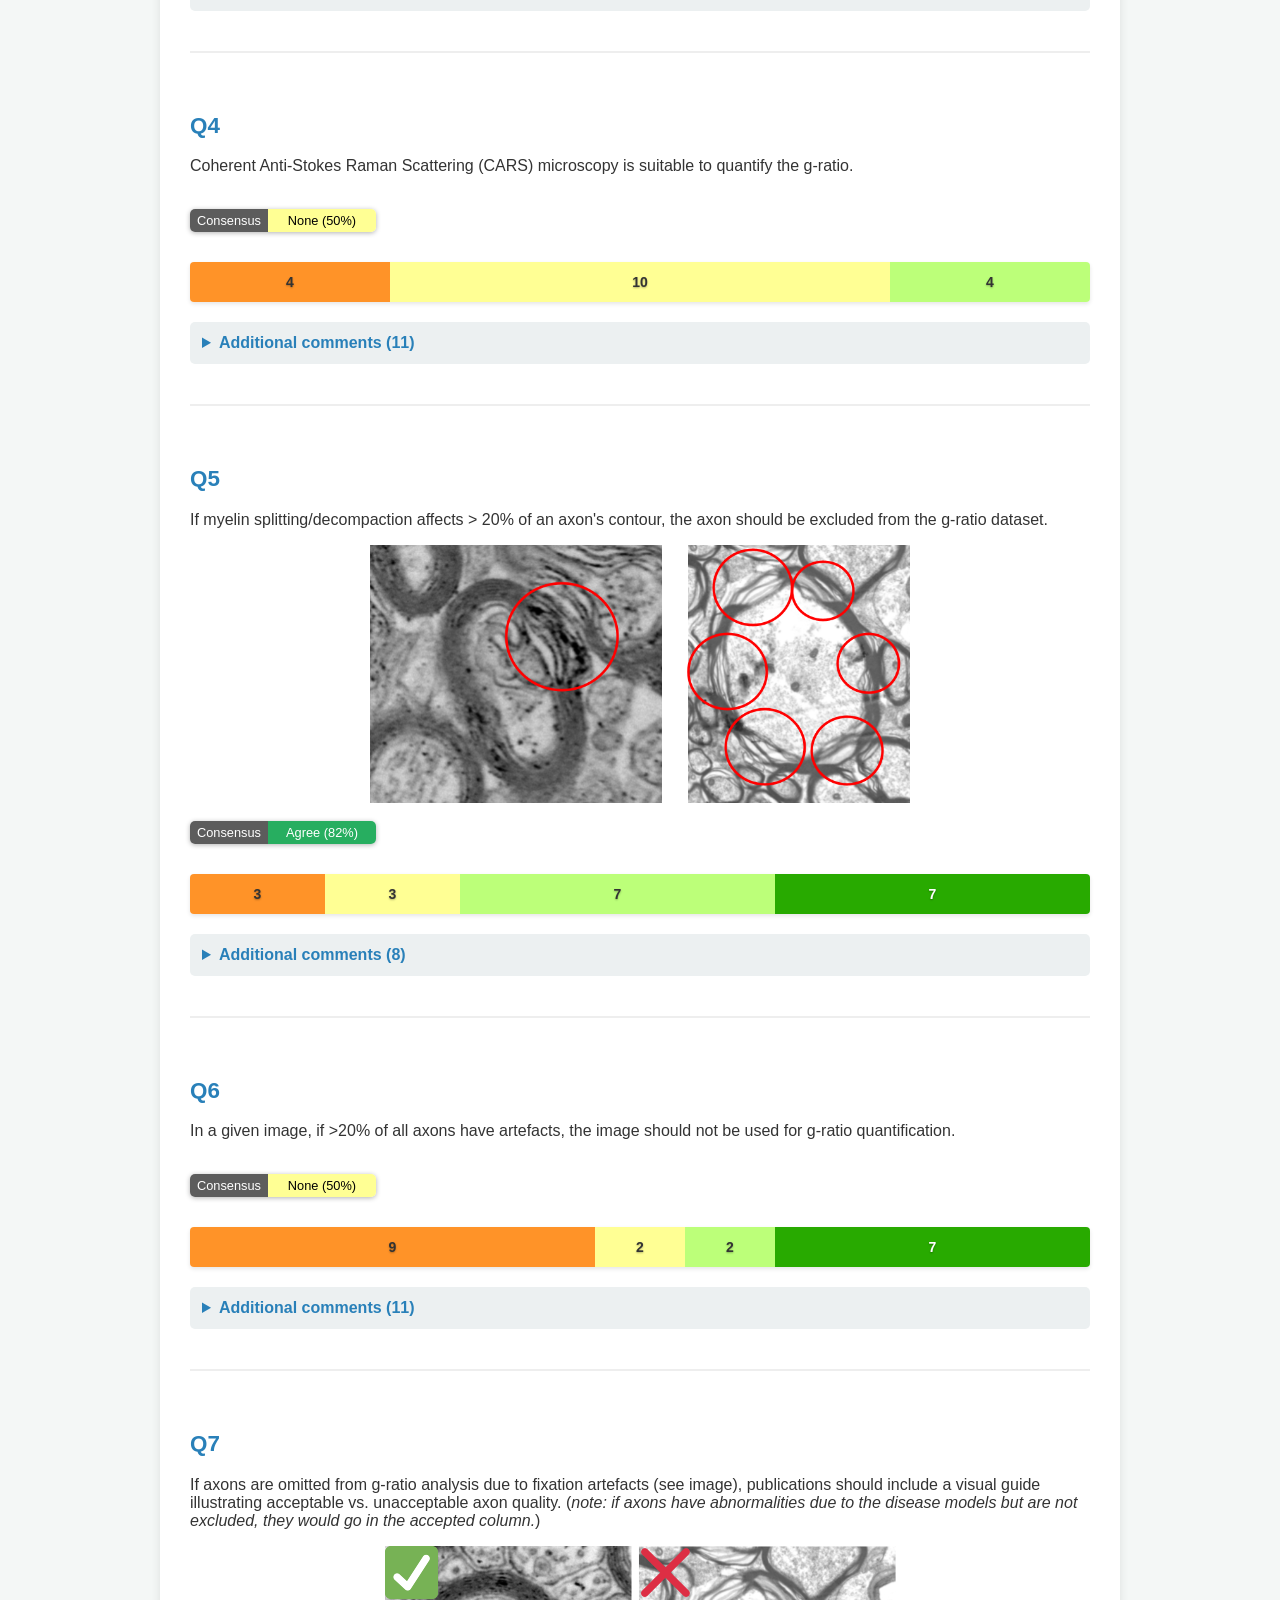
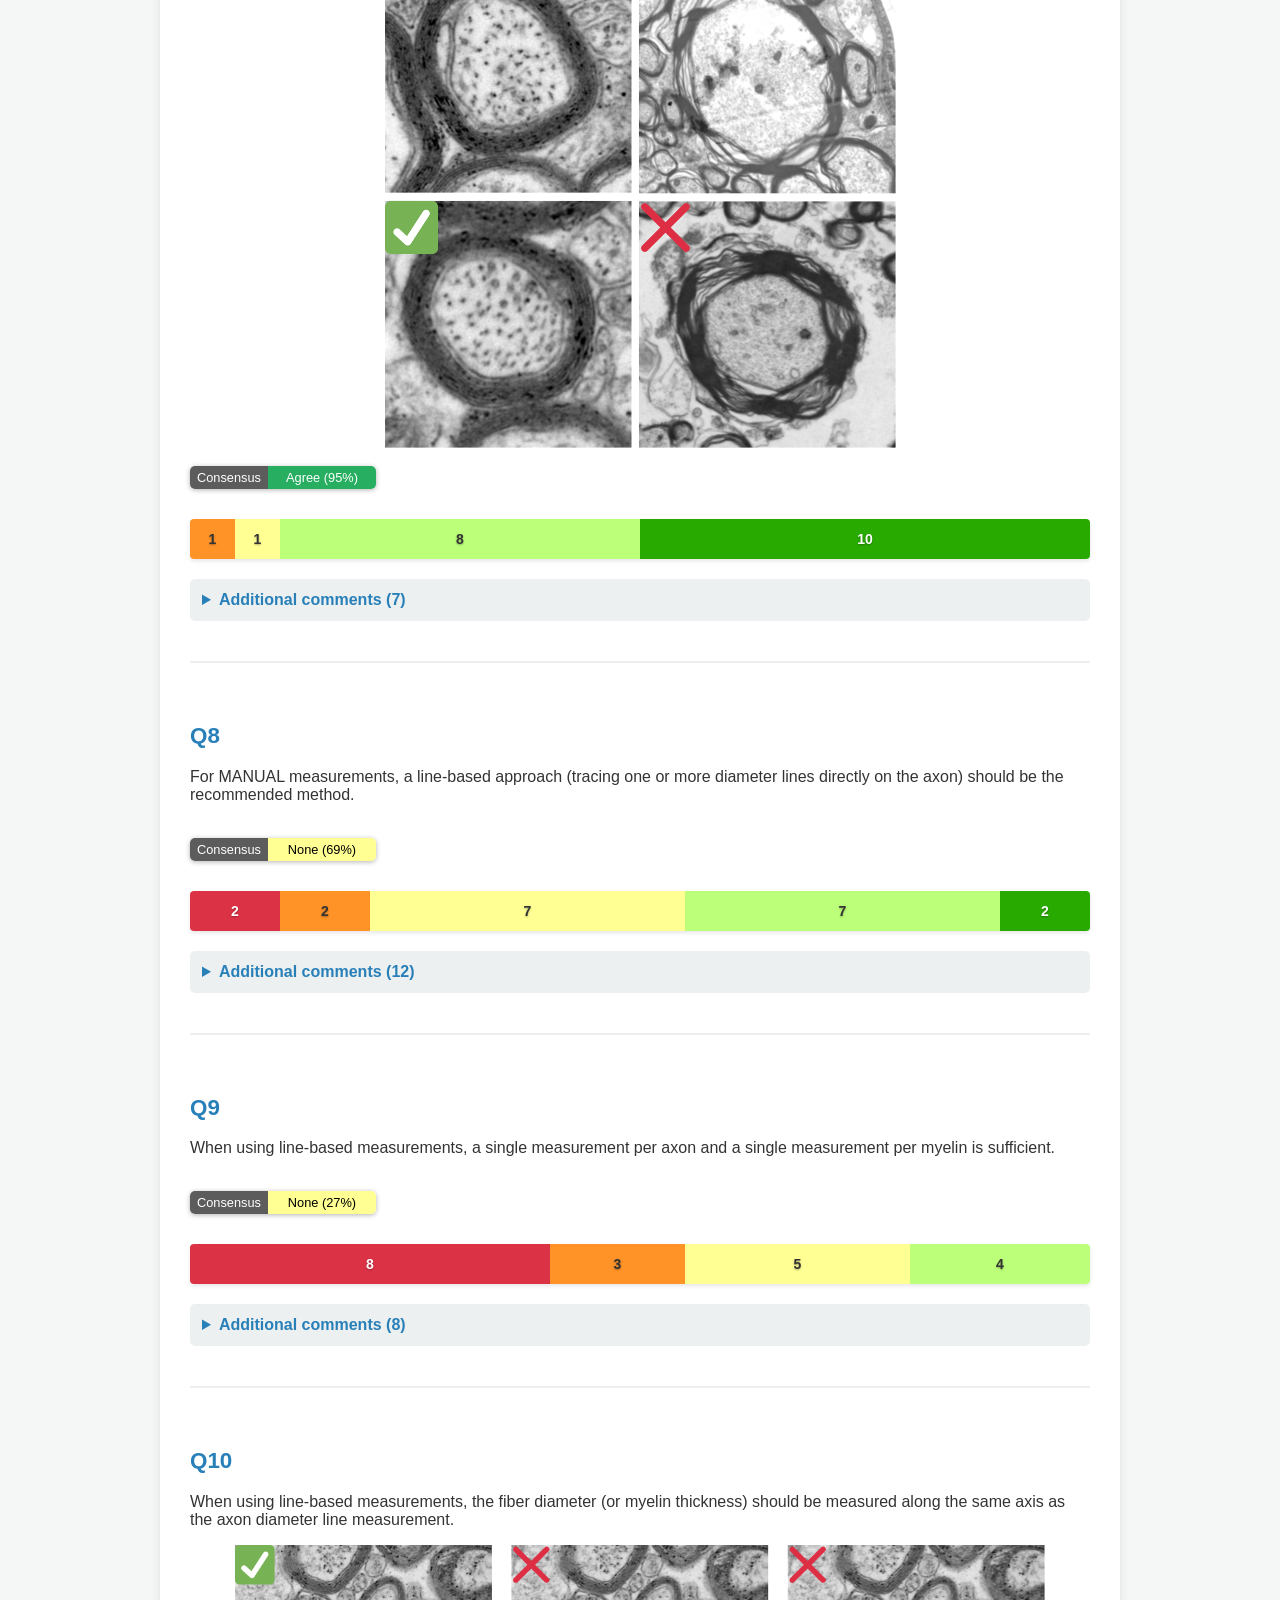
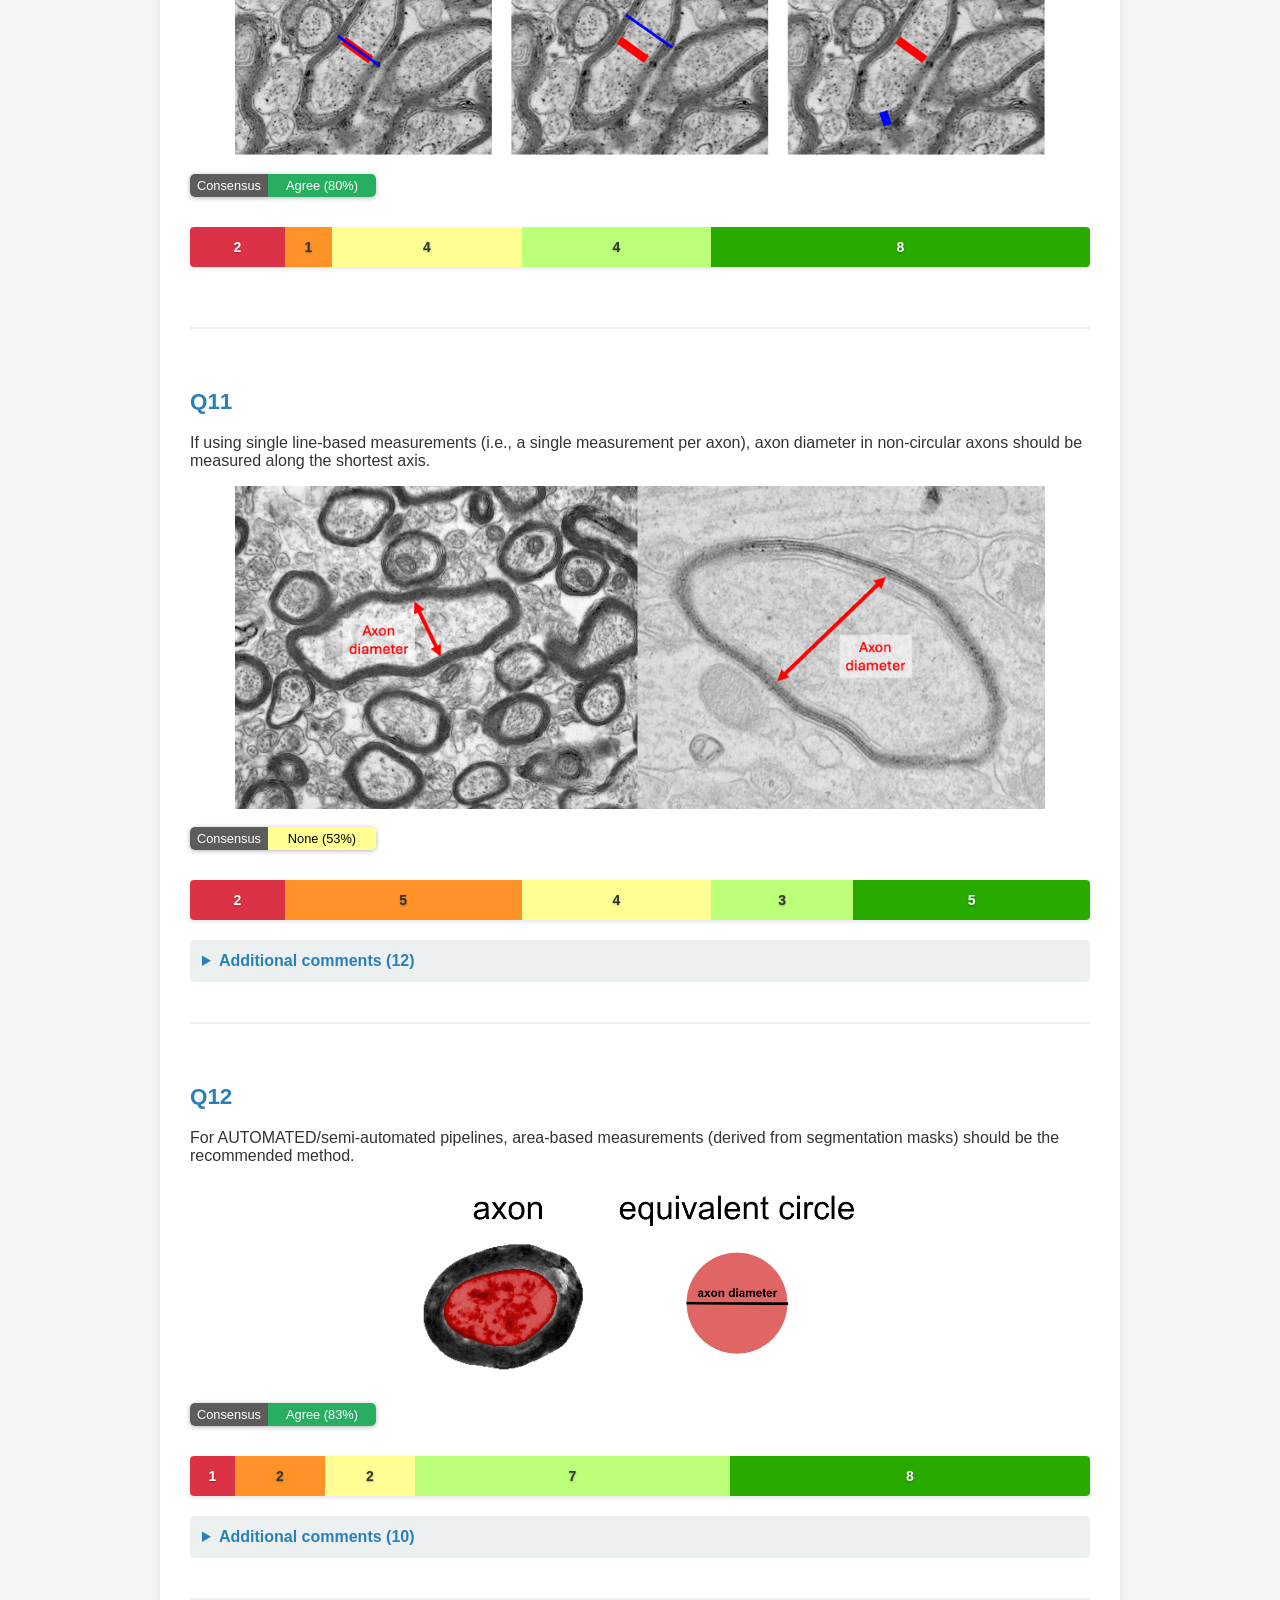
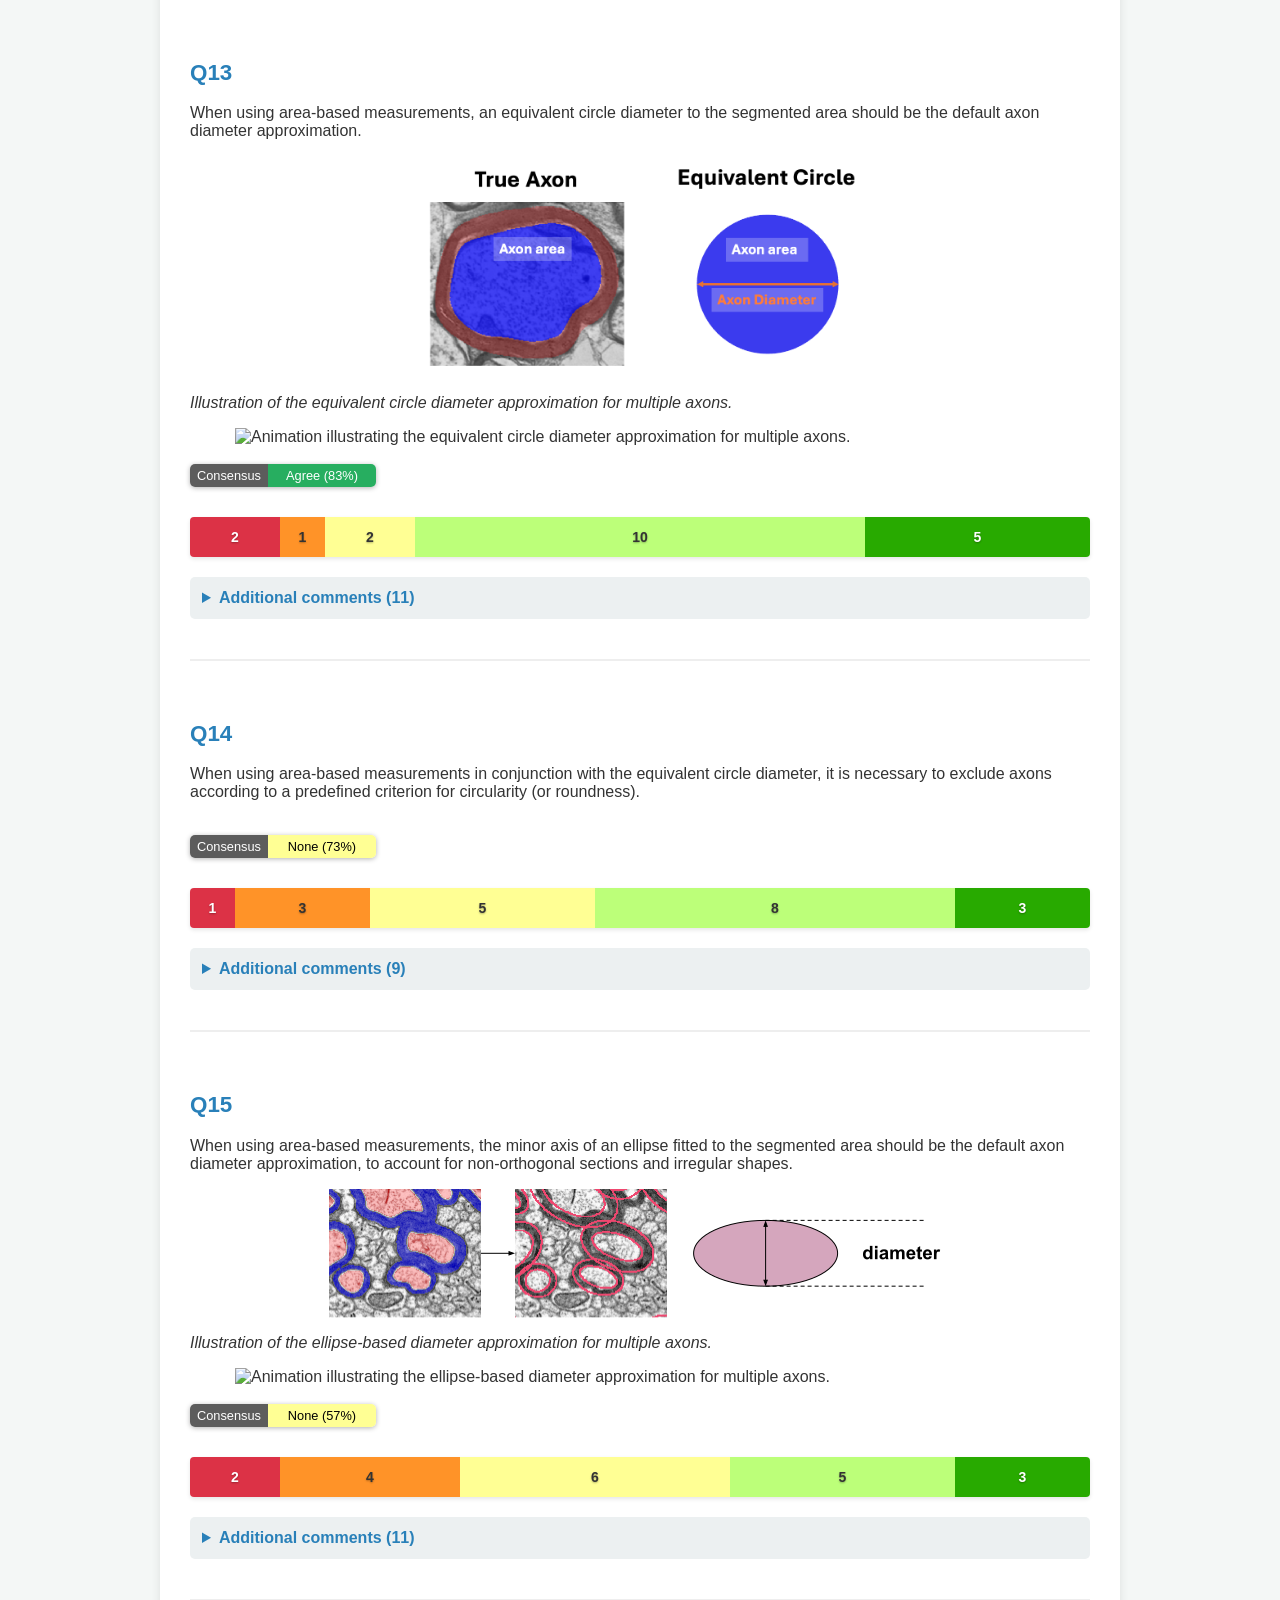
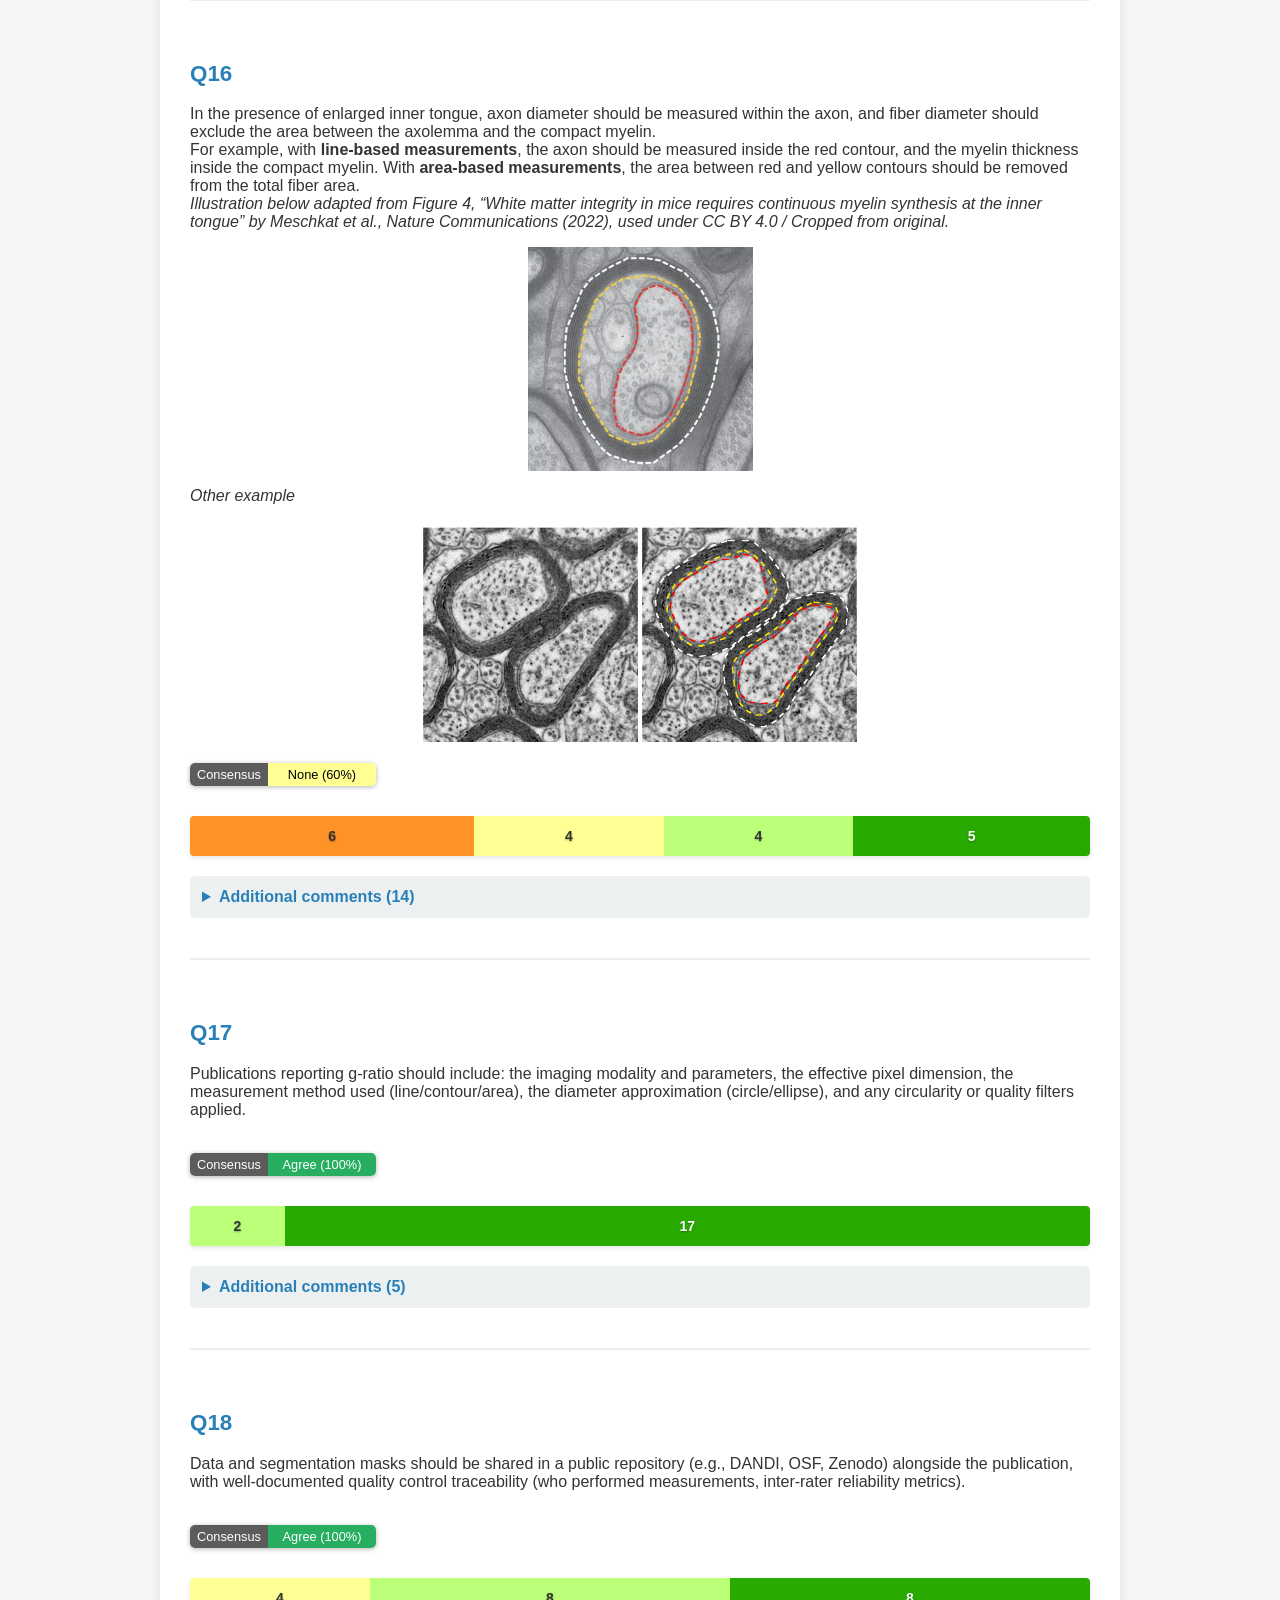
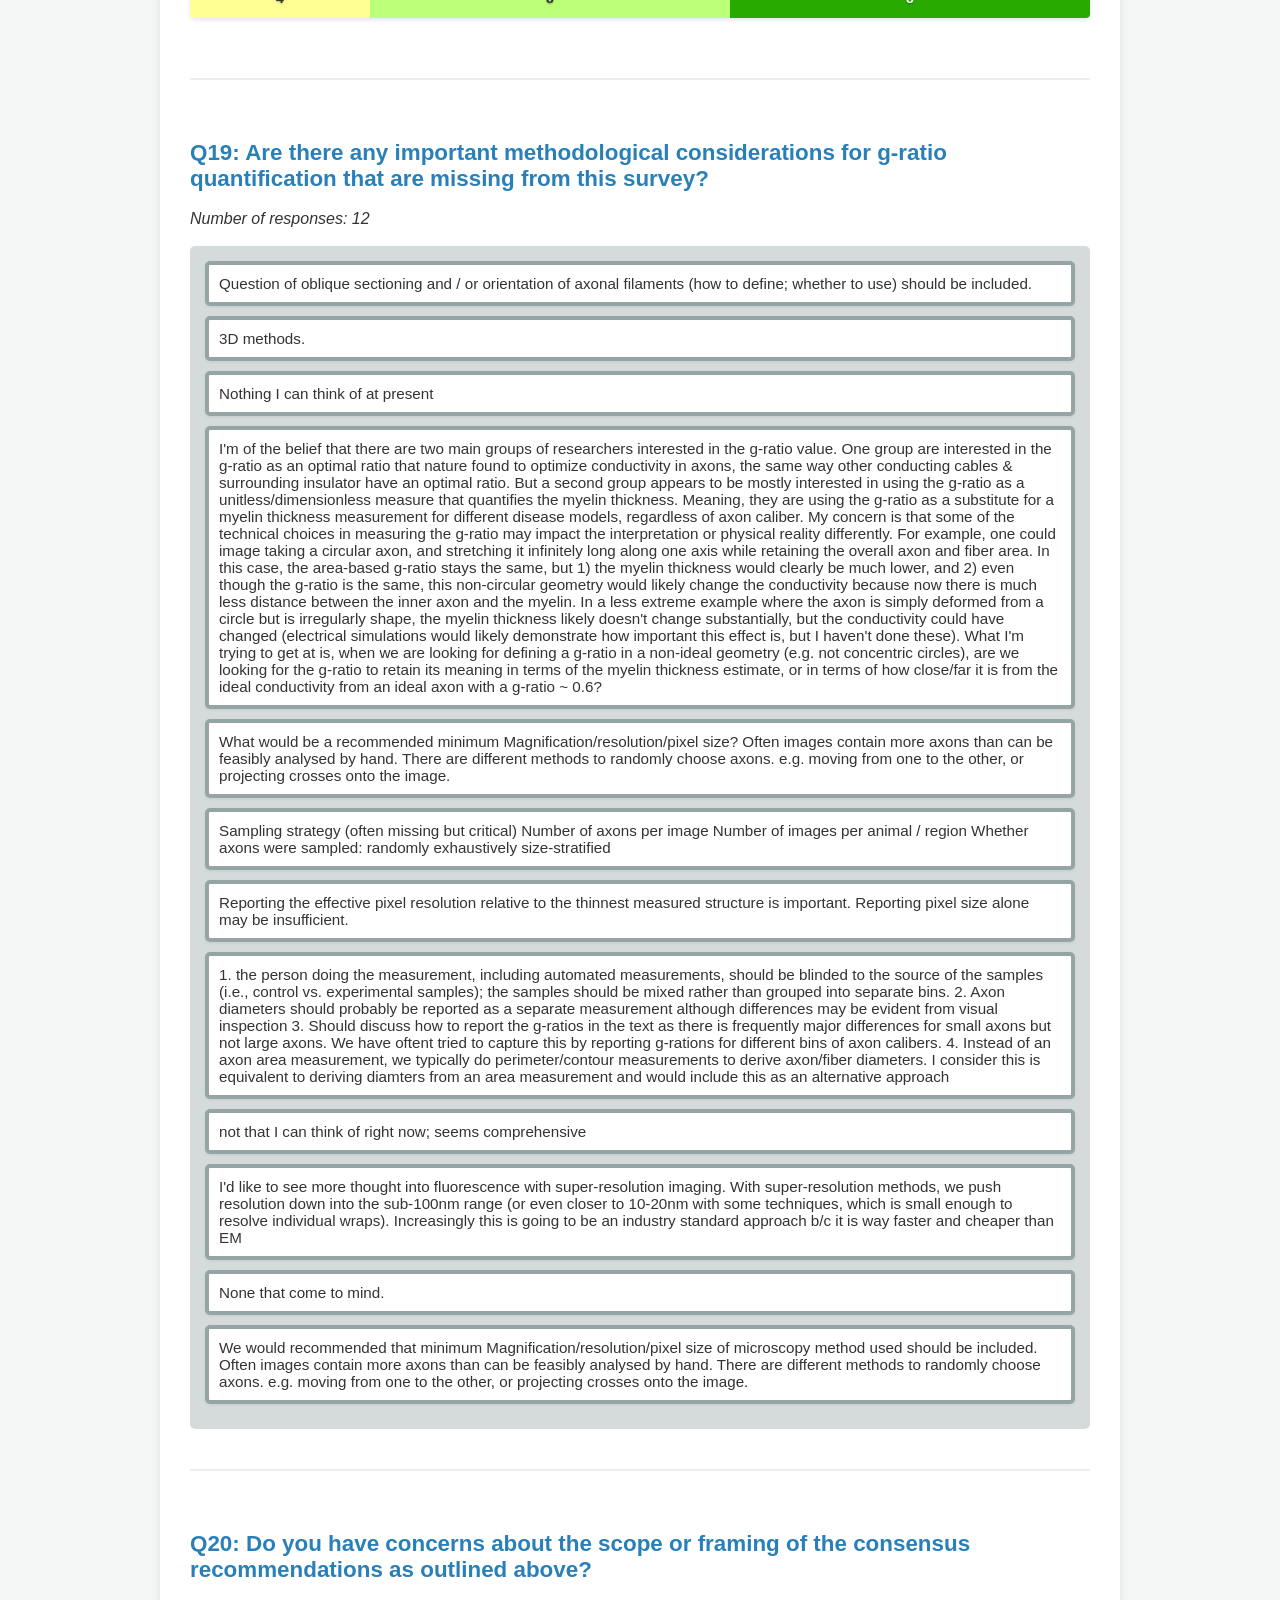
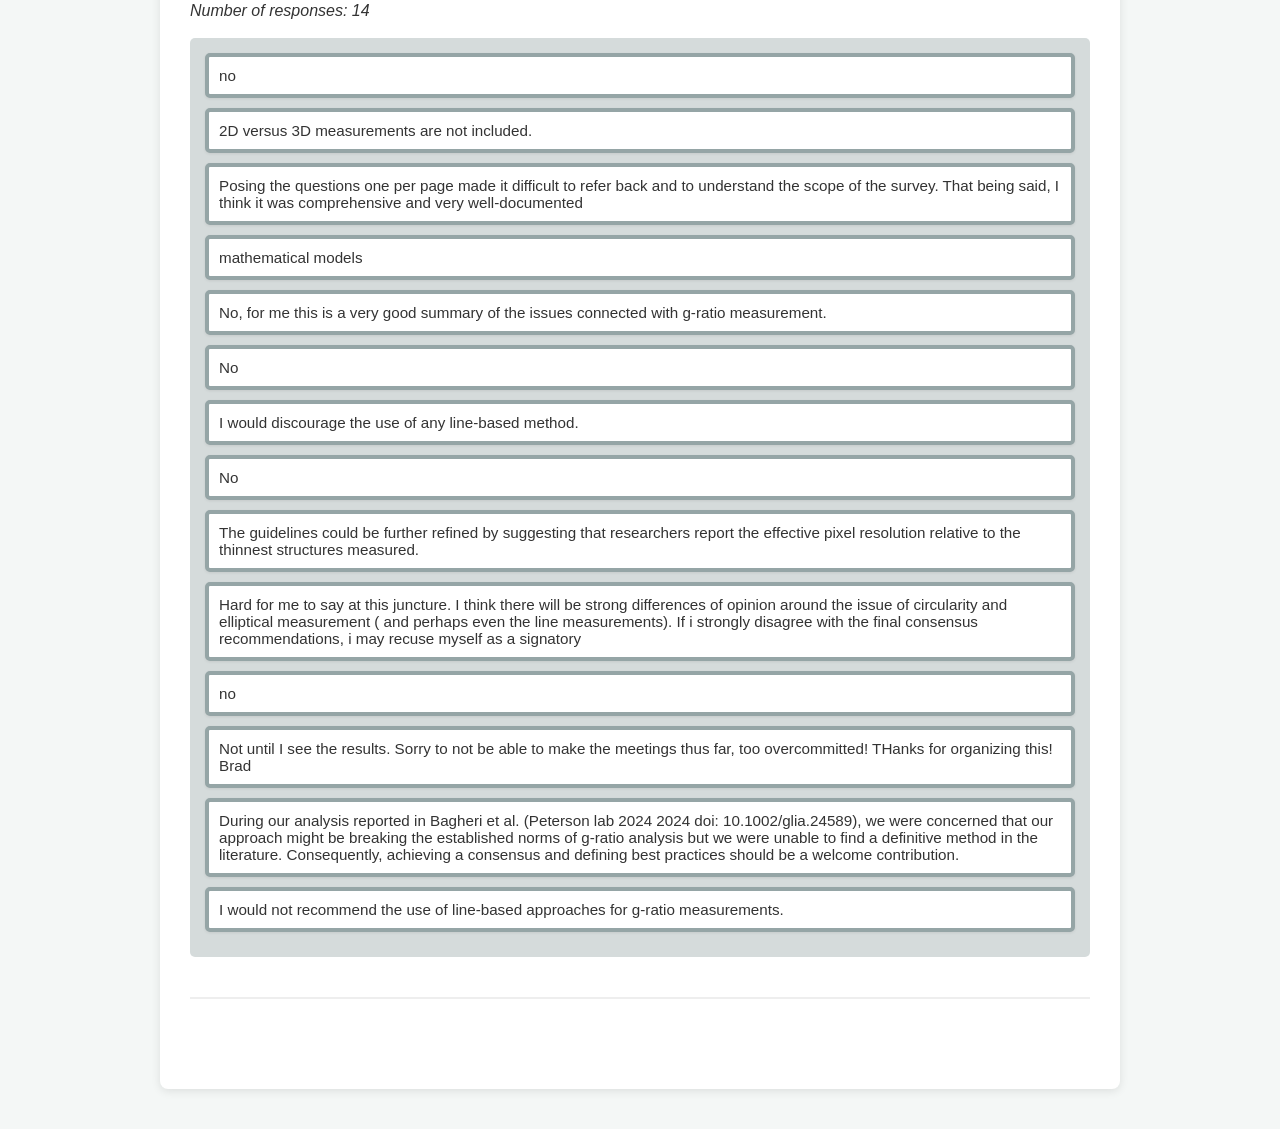
==== commit fc7898b0: "Minor style change" ====
--- a/docs/index.html
+++ b/docs/index.html
@@ -60,7 +60,7 @@
     min-width: 70px
 }
 .top2-badge-value {
-    min-width: 110px;
+    min-width: 100px;
 }
 .top2-badge:hover {
     cursor: pointer;
@@ -72,6 +72,8 @@
     padding: 15px;
     background: #d5dbdb;
     border-radius: 5px;
+    border-top-right-radius: 0px;
+    border-top-left-radius: 0px;
 }
 .comment-item {
     background: #ffffff;
@@ -920,7 +922,7 @@
     <div class="question-block">
     <h2>Q19: Are there any important methodological considerations for g-ratio quantification that are missing from this survey?</h2>
     <i>Number of responses: 12</i><br><br>
-        <div class="comments-box">
+        <div class="comments-box" style="border-top-right-radius: 5px; border-top-left-radius: 5px;">
             <div class="comment-item" style="border: 4px solid #95a5a6; padding: 10px; border-radius: 5px; margin-bottom: 10px;" title="expert_2">Question of oblique sectioning and / or orientation of axonal filaments (how to define; whether to use) should be included. </div><div class="comment-item" style="border: 4px solid #95a5a6; padding: 10px; border-radius: 5px; margin-bottom: 10px;" title="expert_4">3D methods. </div><div class="comment-item" style="border: 4px solid #95a5a6; padding: 10px; border-radius: 5px; margin-bottom: 10px;" title="expert_8">Nothing I can think of at present</div><div class="comment-item" style="border: 4px solid #95a5a6; padding: 10px; border-radius: 5px; margin-bottom: 10px;" title="expert_10">I'm of the belief that there are two main groups of researchers interested in the g-ratio value. One group are interested in the g-ratio as an optimal ratio that nature found to optimize conductivity in axons,  the same way other conducting cables & surrounding insulator have an optimal ratio. But a second group appears to be mostly interested in using the g-ratio as a unitless/dimensionless measure that quantifies the myelin thickness. Meaning, they are using the g-ratio as a substitute for a myelin thickness measurement for different disease models, regardless of axon caliber.
 
 My concern is that some of the technical choices in measuring the g-ratio may impact the interpretation or physical reality differently. For example, one could image taking a circular axon, and stretching it infinitely long along one axis while retaining the overall axon and fiber area. In this case, the area-based g-ratio stays the same, but 1) the myelin thickness would clearly be much lower, and 2) even though the g-ratio is the same, this non-circular geometry would likely change the conductivity because now there is much less distance between the inner axon and the myelin. In a less extreme example where the axon is simply deformed from a circle but is irregularly shape, the myelin thickness likely doesn't change substantially, but the conductivity could have changed (electrical simulations would likely demonstrate how important this effect is, but I haven't done these).
@@ -947,7 +949,7 @@
     <div class="question-block">
     <h2>Q20: Do you have concerns about the scope or framing of the consensus recommendations as outlined above?</h2>
     <i>Number of responses: 14</i><br><br>
-        <div class="comments-box">
+        <div class="comments-box" style="border-top-right-radius: 5px; border-top-left-radius: 5px;">
             <div class="comment-item" style="border: 4px solid #95a5a6; padding: 10px; border-radius: 5px; margin-bottom: 10px;" title="expert_2">no</div><div class="comment-item" style="border: 4px solid #95a5a6; padding: 10px; border-radius: 5px; margin-bottom: 10px;" title="expert_4">2D versus 3D measurements are not included. </div><div class="comment-item" style="border: 4px solid #95a5a6; padding: 10px; border-radius: 5px; margin-bottom: 10px;" title="expert_5">Posing the questions one per page made it difficult to refer back and to understand the scope of the survey. That being said, I think it was comprehensive and very well-documented</div><div class="comment-item" style="border: 4px solid #95a5a6; padding: 10px; border-radius: 5px; margin-bottom: 10px;" title="expert_6">mathematical models</div><div class="comment-item" style="border: 4px solid #95a5a6; padding: 10px; border-radius: 5px; margin-bottom: 10px;" title="expert_7">No, for me this is a very good summary of the issues connected with g-ratio measurement.</div><div class="comment-item" style="border: 4px solid #95a5a6; padding: 10px; border-radius: 5px; margin-bottom: 10px;" title="expert_8">No</div><div class="comment-item" style="border: 4px solid #95a5a6; padding: 10px; border-radius: 5px; margin-bottom: 10px;" title="expert_11">I would discourage the use of any line-based method.</div><div class="comment-item" style="border: 4px solid #95a5a6; padding: 10px; border-radius: 5px; margin-bottom: 10px;" title="expert_12">No</div><div class="comment-item" style="border: 4px solid #95a5a6; padding: 10px; border-radius: 5px; margin-bottom: 10px;" title="expert_13">The guidelines could be further refined by suggesting that researchers report the effective pixel resolution relative to the thinnest structures measured.</div><div class="comment-item" style="border: 4px solid #95a5a6; padding: 10px; border-radius: 5px; margin-bottom: 10px;" title="expert_15">Hard for me to say at this juncture. I think there will be strong differences of opinion around the issue of circularity and elliptical measurement ( and perhaps even the line measurements). If i strongly disagree with the final consensus recommendations, i may recuse myself as a signatory</div><div class="comment-item" style="border: 4px solid #95a5a6; padding: 10px; border-radius: 5px; margin-bottom: 10px;" title="expert_16">no</div><div class="comment-item" style="border: 4px solid #95a5a6; padding: 10px; border-radius: 5px; margin-bottom: 10px;" title="expert_17">Not until I see the results. Sorry to not be able to make the meetings thus far, too overcommitted! THanks for organizing this! Brad</div><div class="comment-item" style="border: 4px solid #95a5a6; padding: 10px; border-radius: 5px; margin-bottom: 10px;" title="expert_18">During our analysis reported in Bagheri et al. (Peterson lab 2024 2024 doi: 10.1002/glia.24589), we were concerned that our approach might be breaking the established norms of g-ratio analysis but we were unable to find a definitive method in the literature. Consequently, achieving a consensus and defining best practices should be a welcome contribution. </div><div class="comment-item" style="border: 4px solid #95a5a6; padding: 10px; border-radius: 5px; margin-bottom: 10px;" title="expert_20">I would not recommend the use of line-based approaches for g-ratio measurements.</div>
         </div>
     </div></body></html>
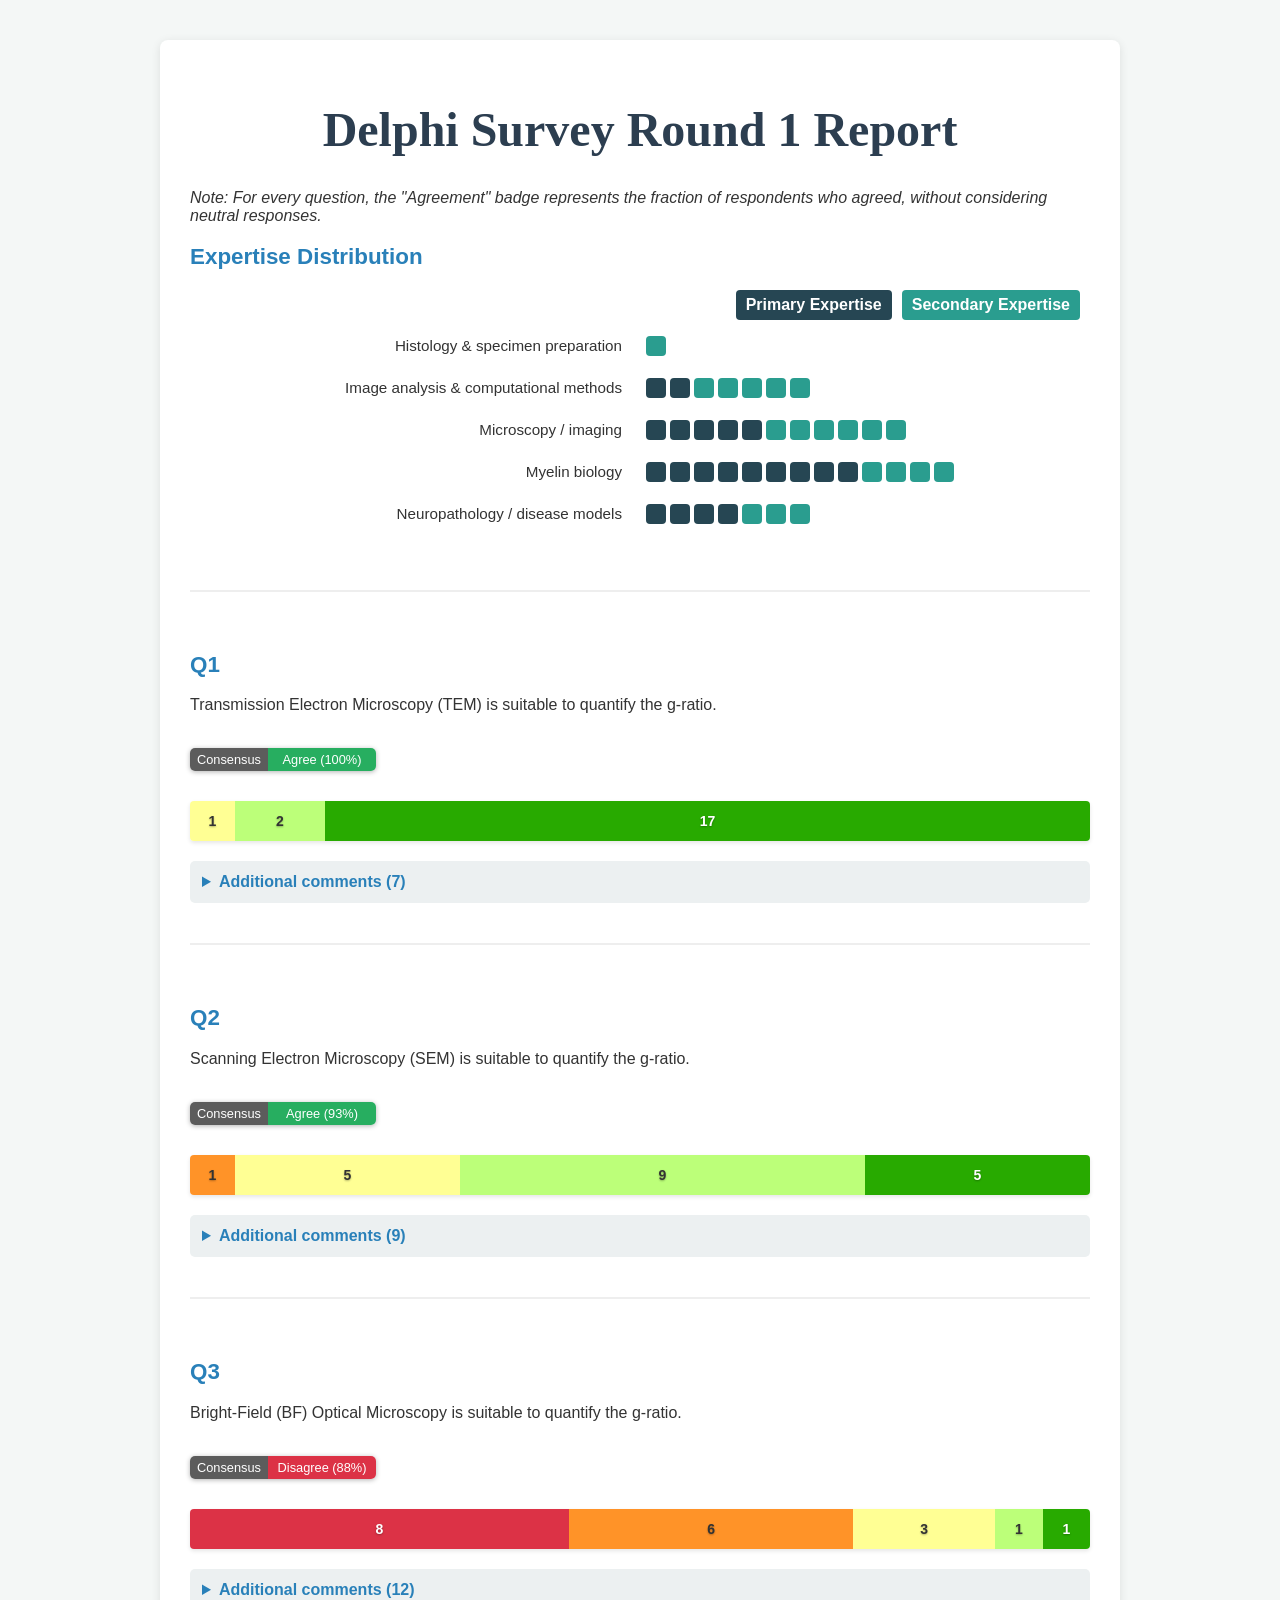
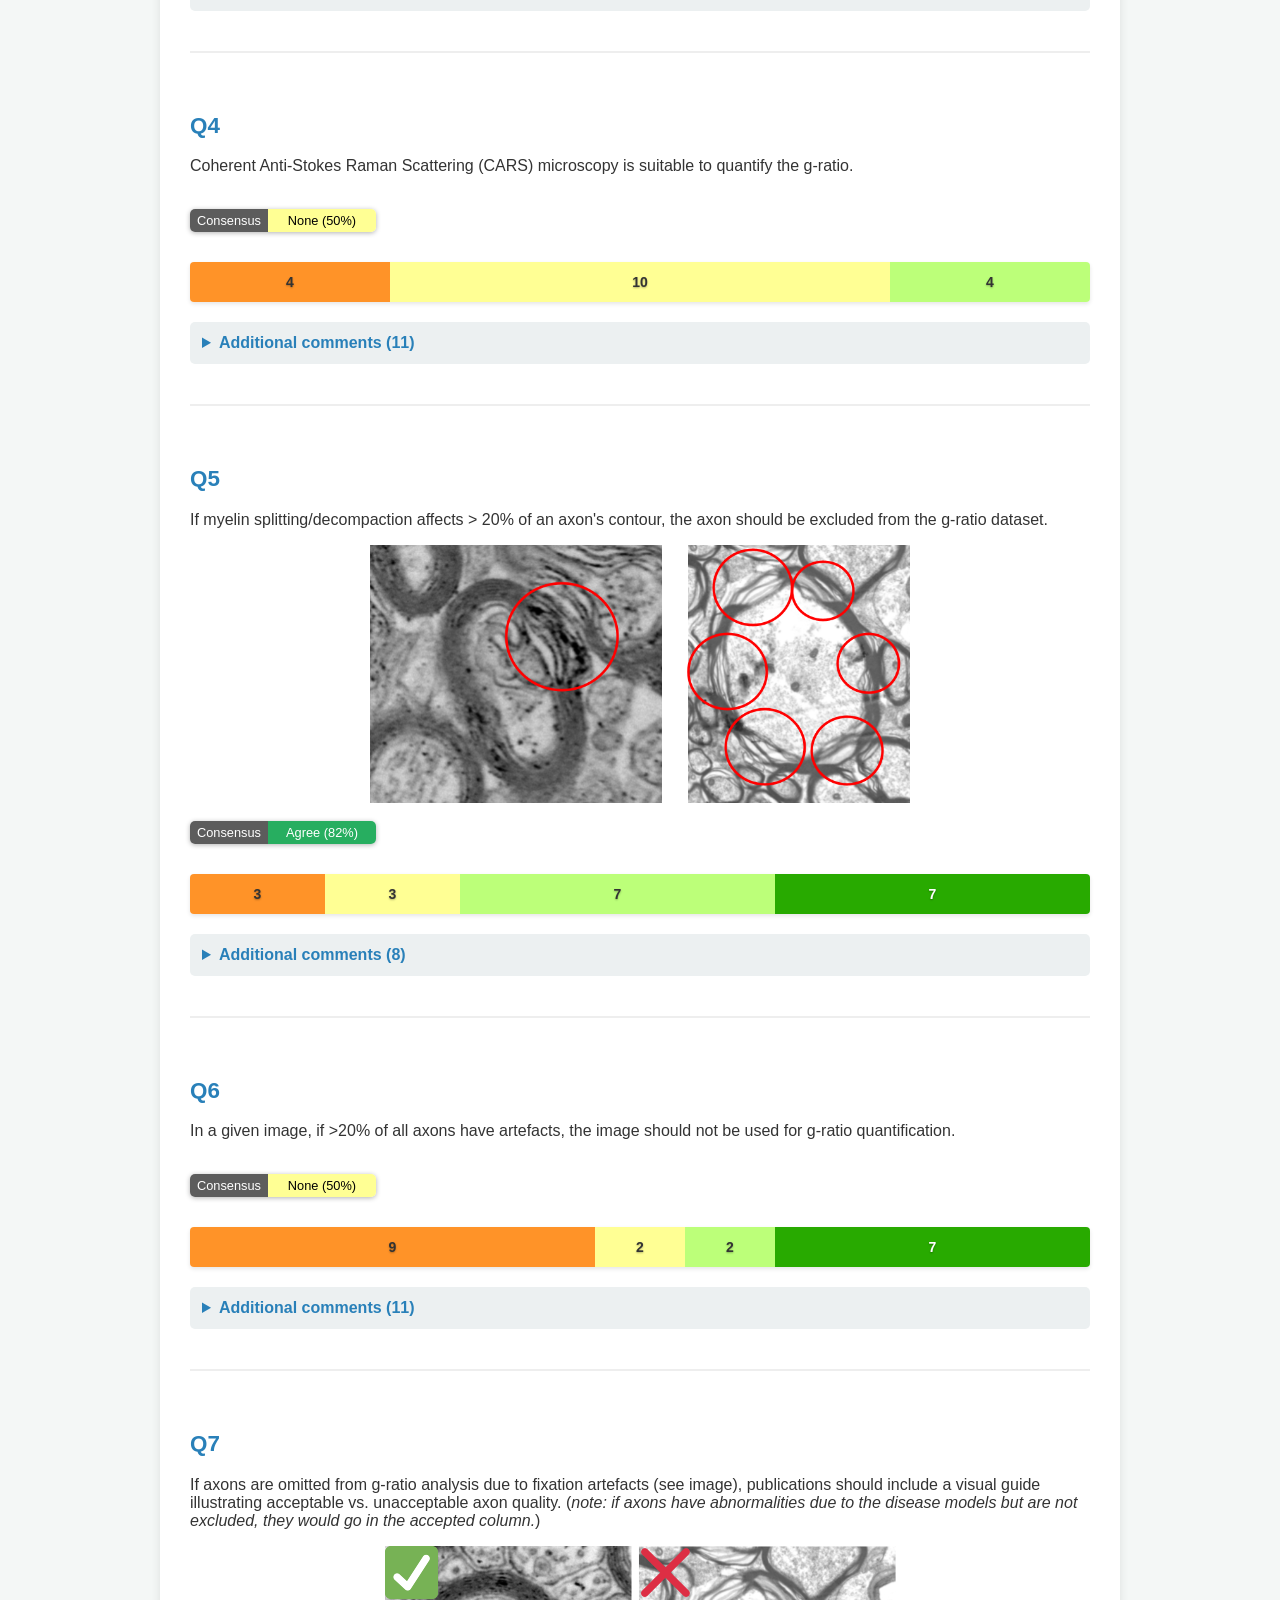
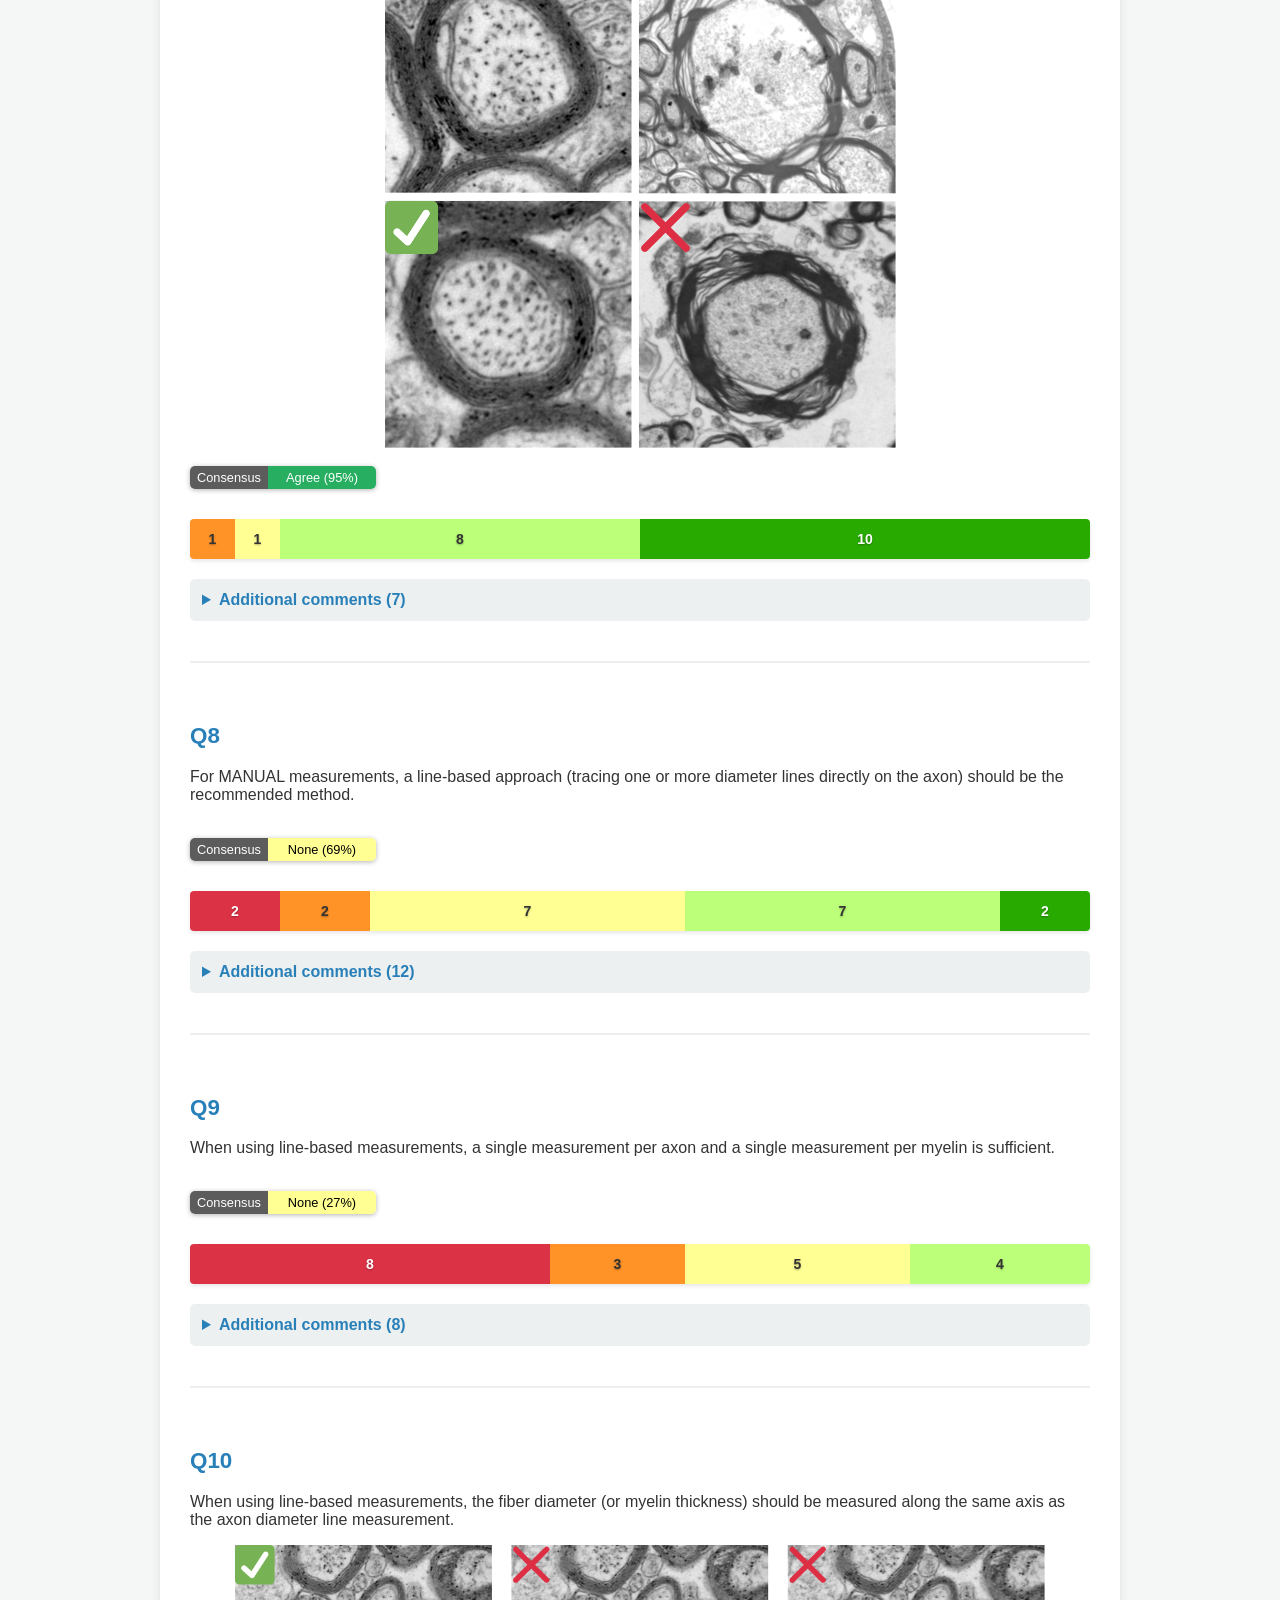
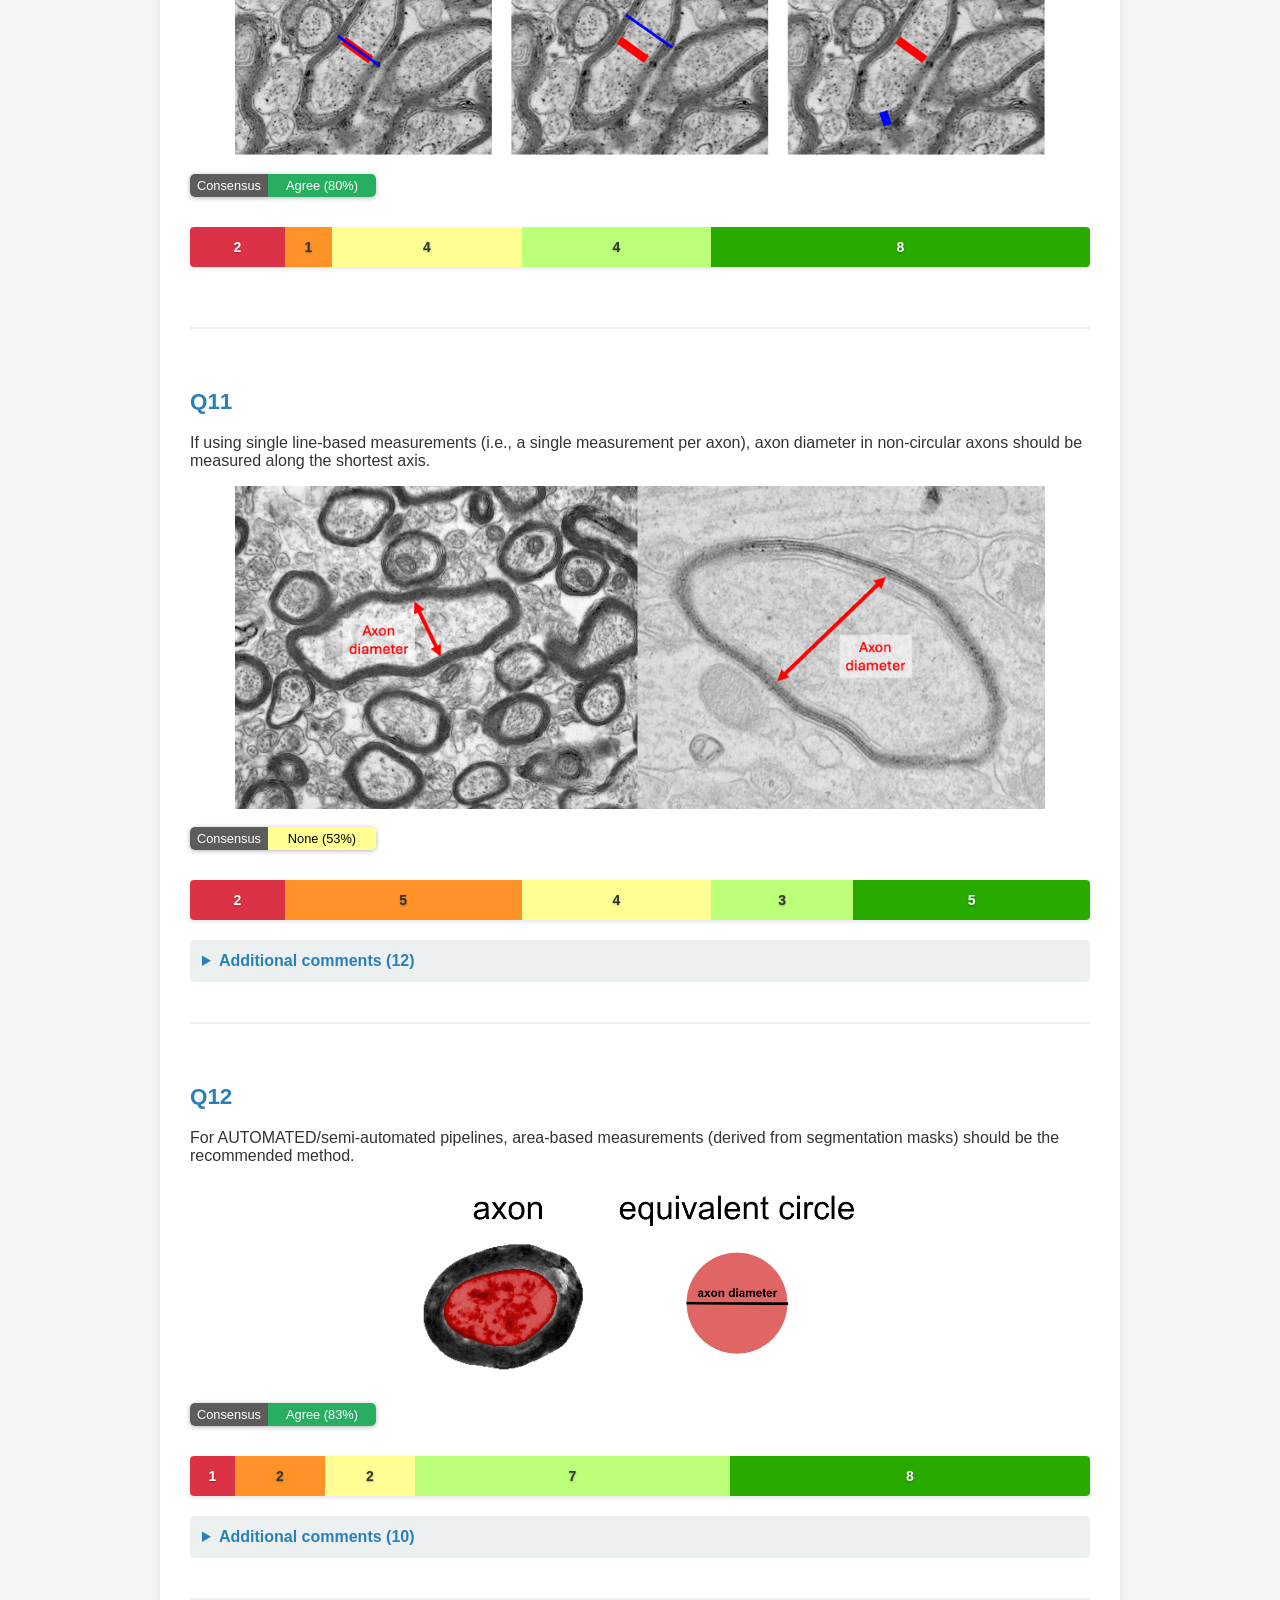
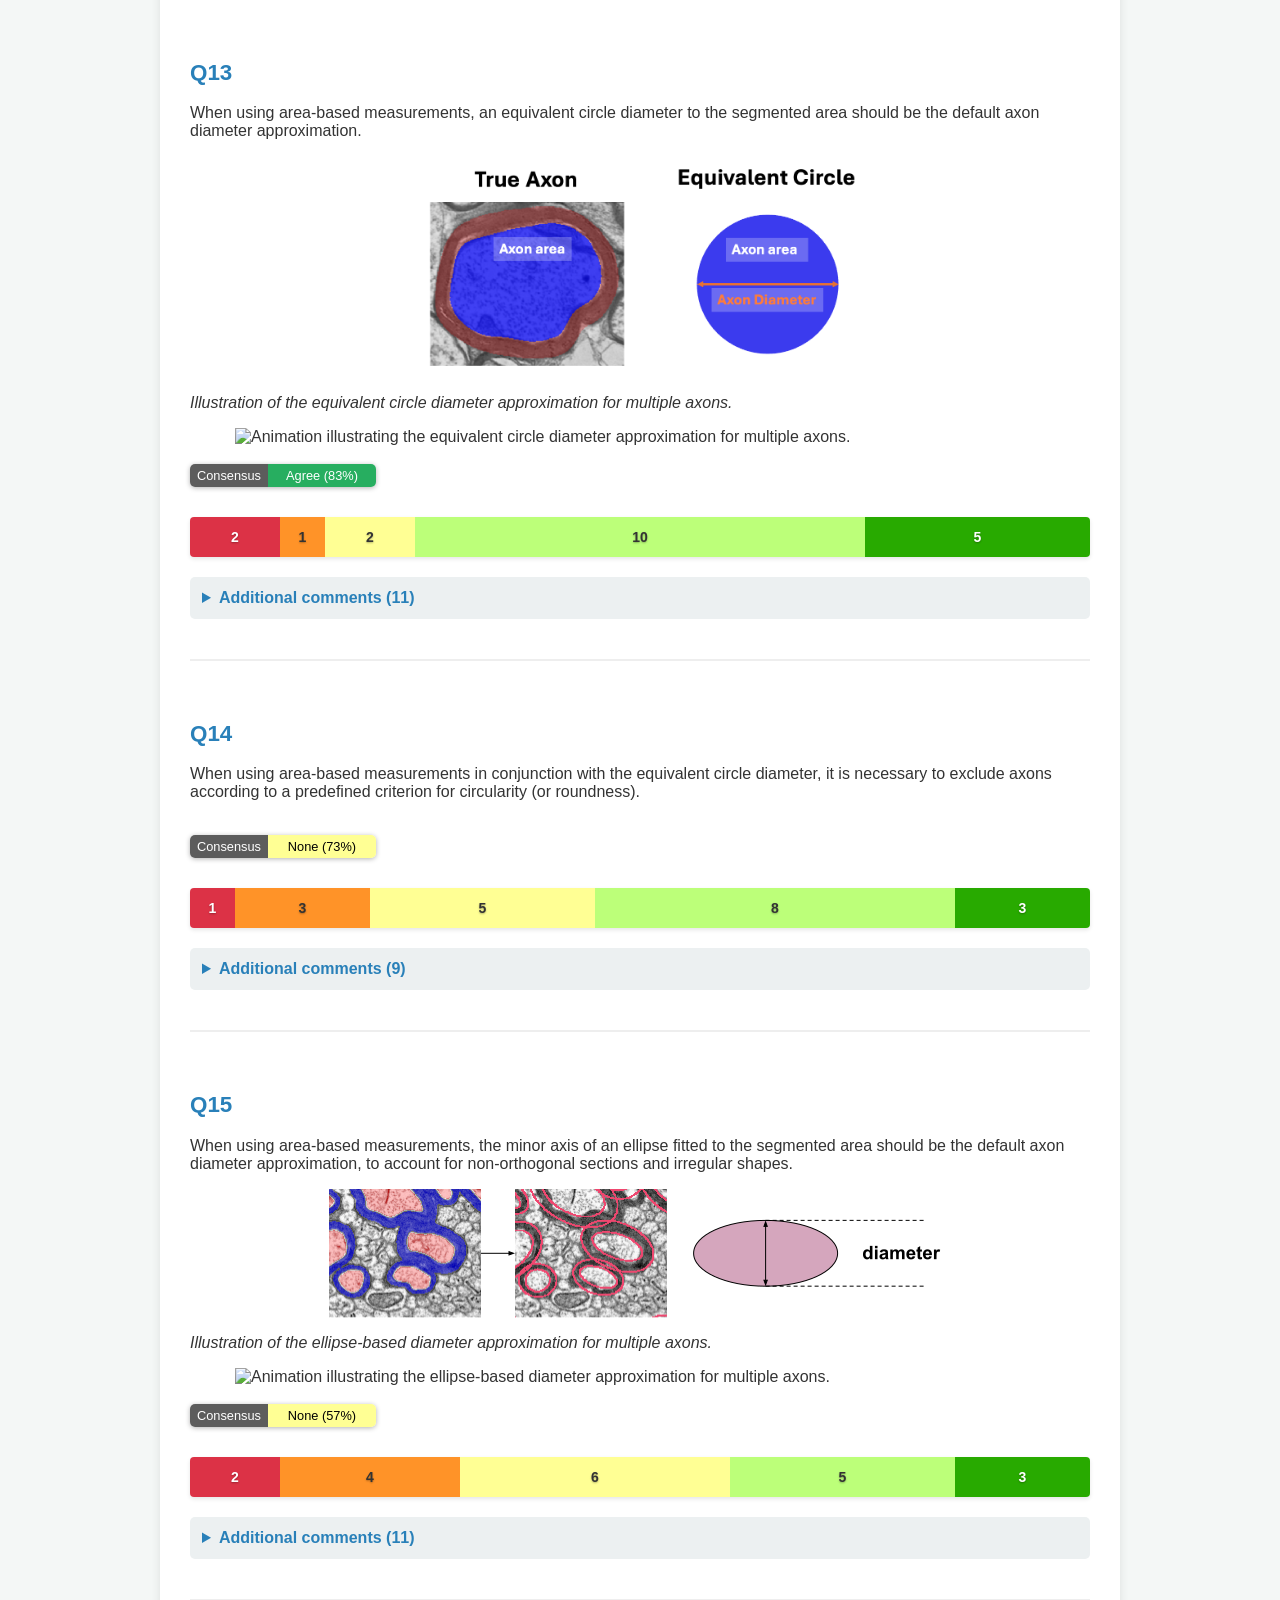
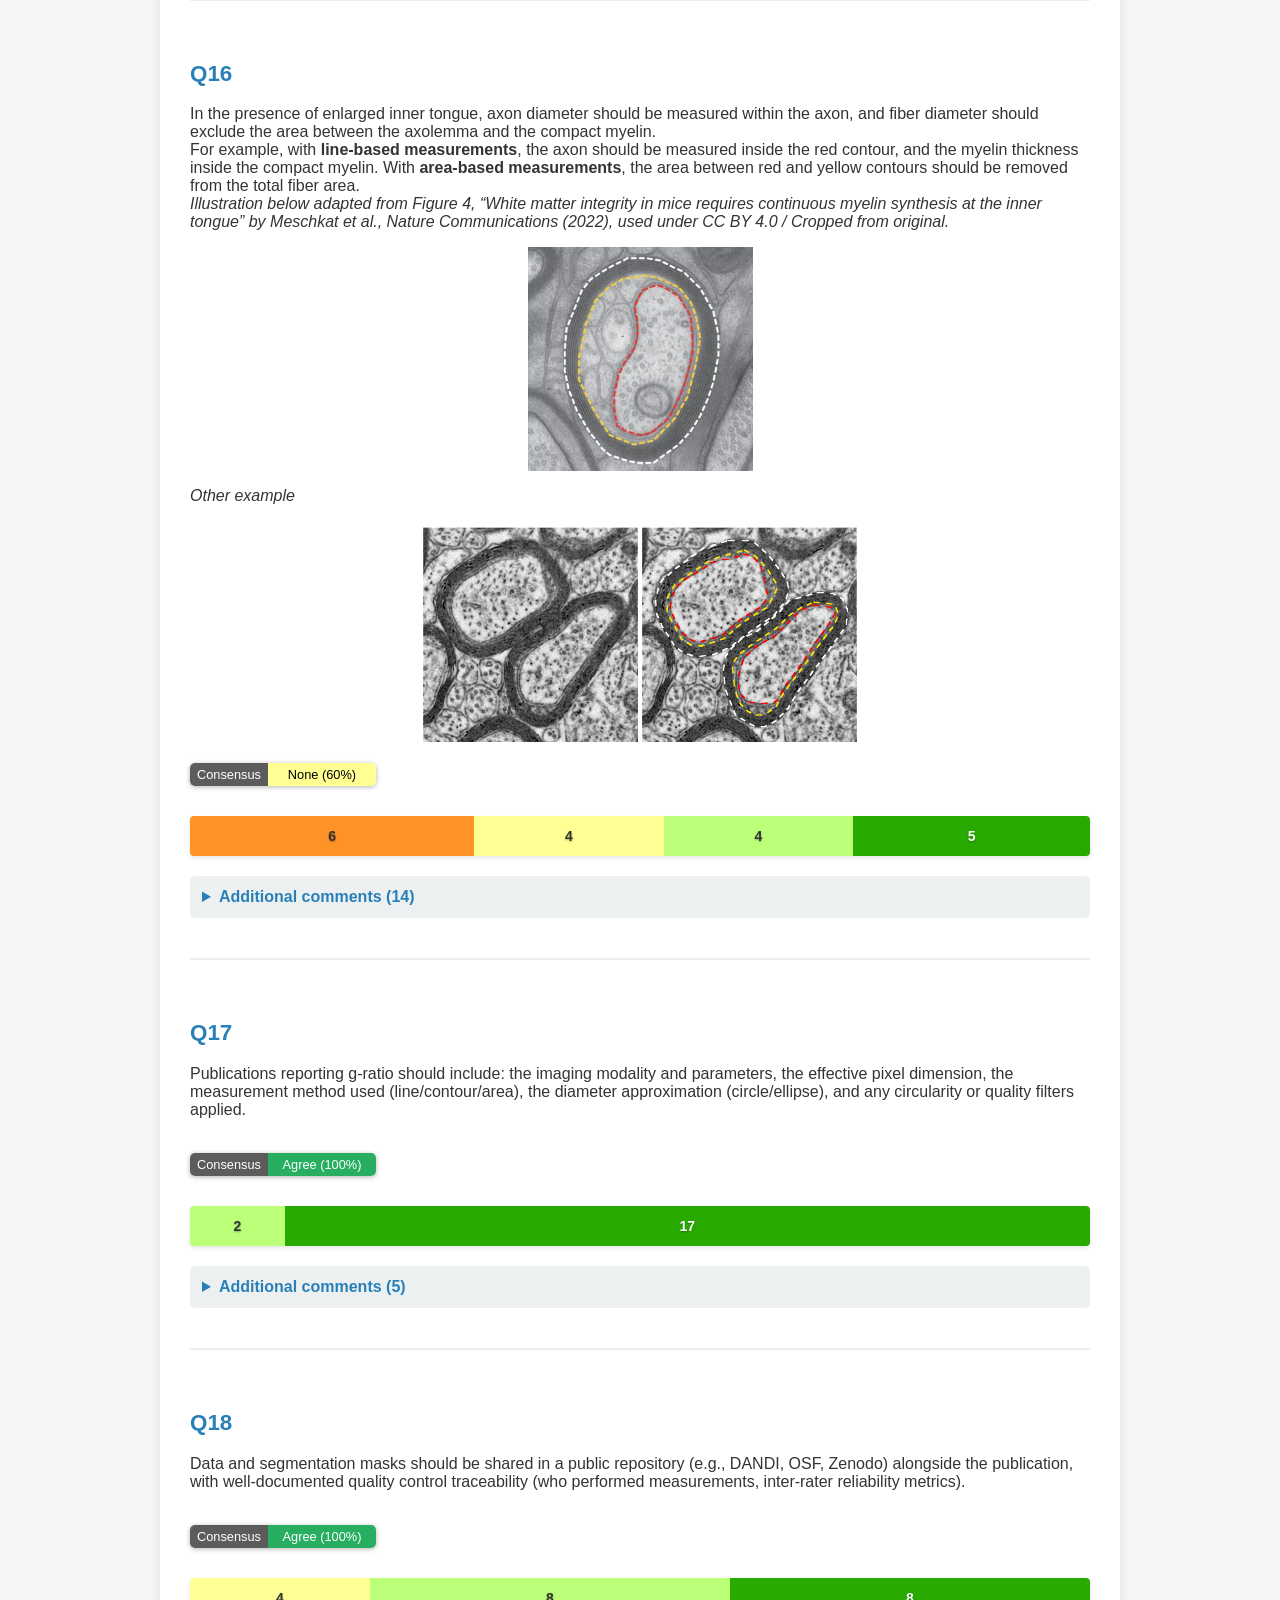
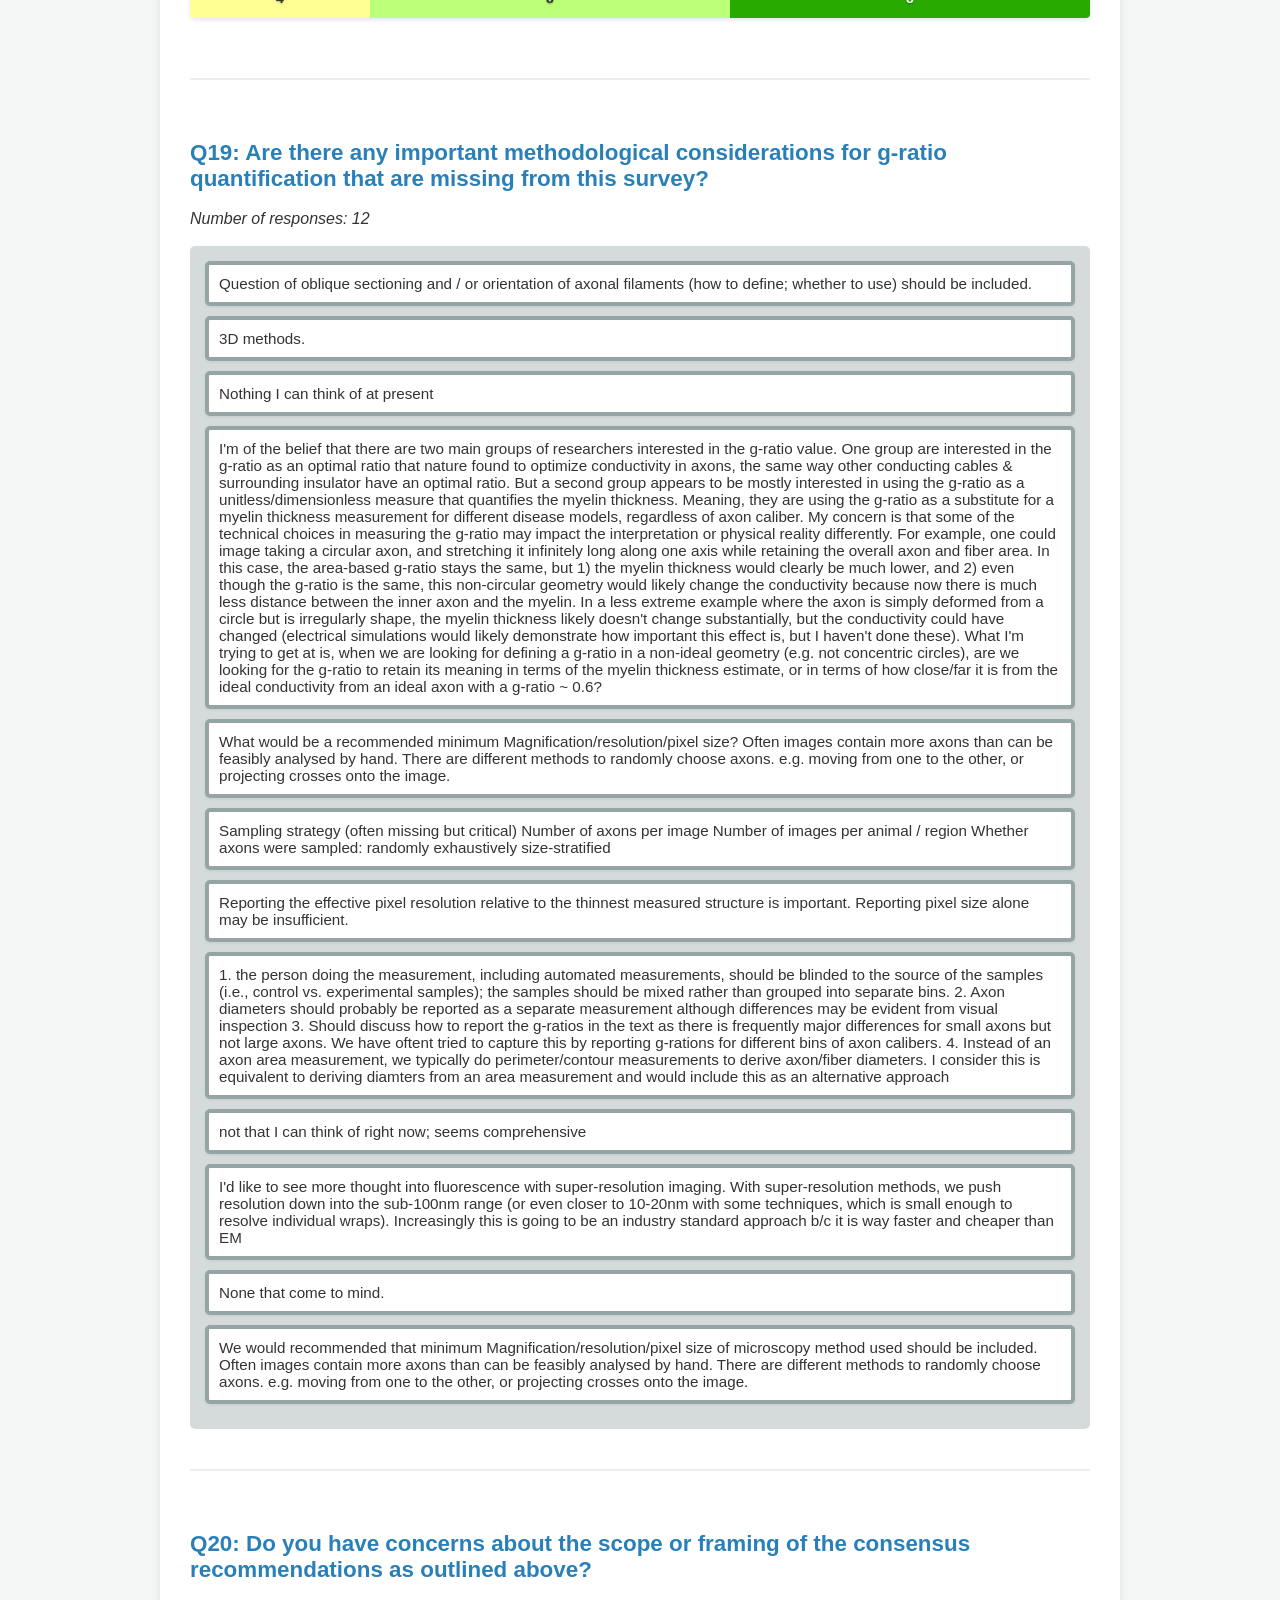
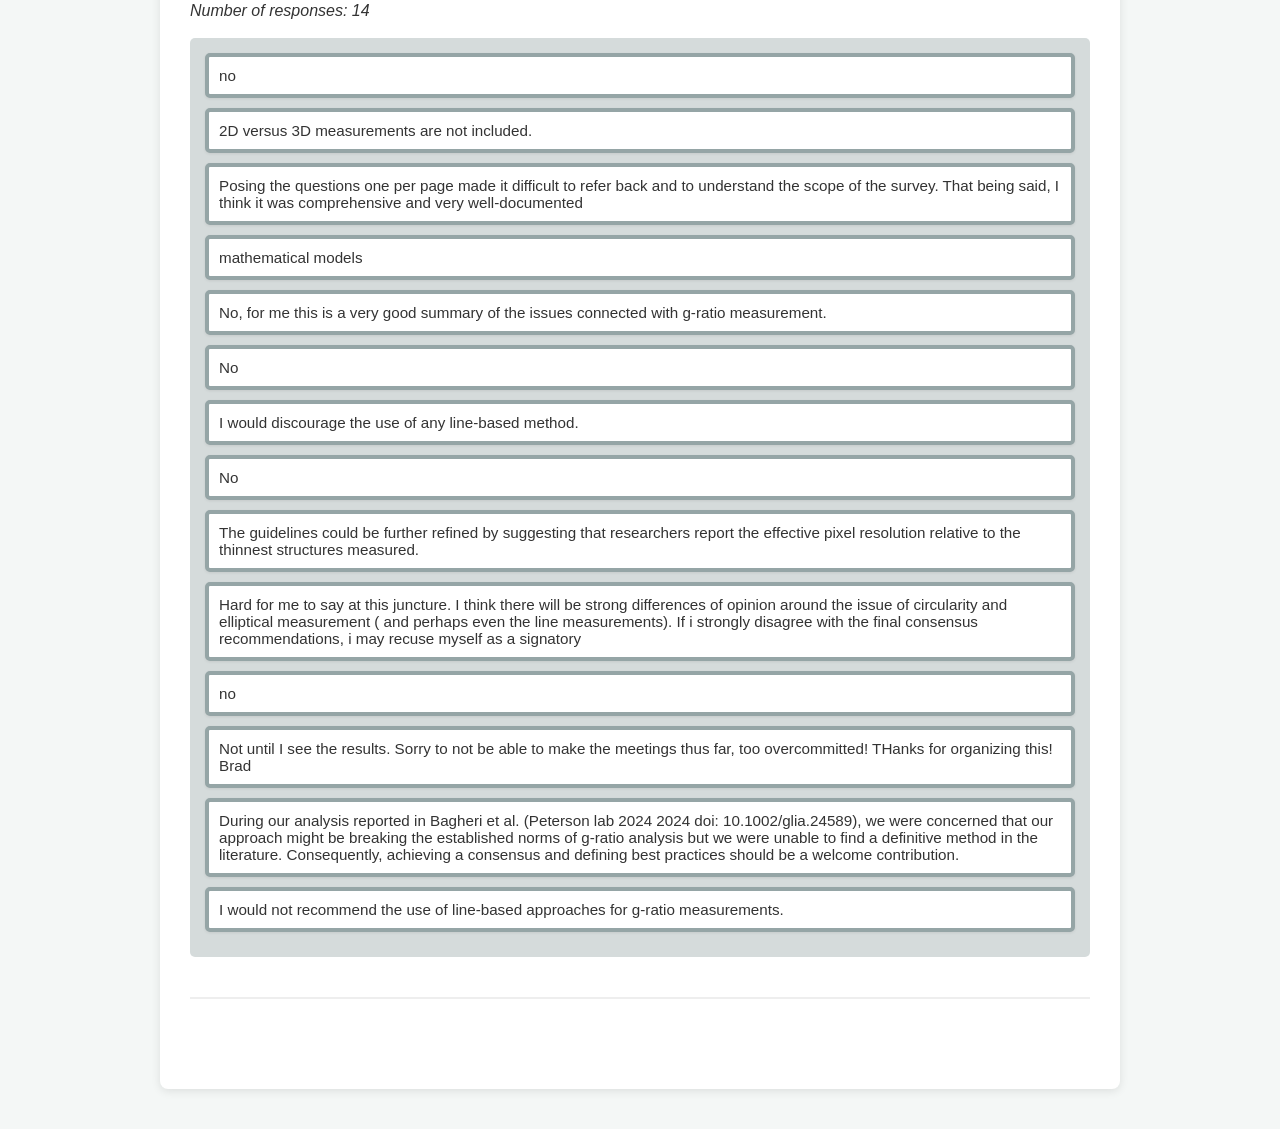
==== commit 987df655: "Display disagreement as percentage of people who disagreed" ====
--- a/docs/index.html
+++ b/docs/index.html
@@ -334,7 +334,7 @@
                 <br>
                 <div class="top2-badge" title='2 agree, 14 disagree'>
                     <span class="top2-badge-label">Consensus</span>
-                    <span class="top2-badge-value" style="background-color: #dc3246; color: #ffffff;">Disagree (12%)</span>
+                    <span class="top2-badge-value" style="background-color: #dc3246; color: #ffffff;">Disagree (88%)</span>
                 </div>
                 <div class="likert-chart"><div class="likert-stacked-bar">
         <div class="likert-segment" style="width: 42.10526315789473%; background-color: #dc3246; color: white;" title="Strongly disagree: 8 respondents">
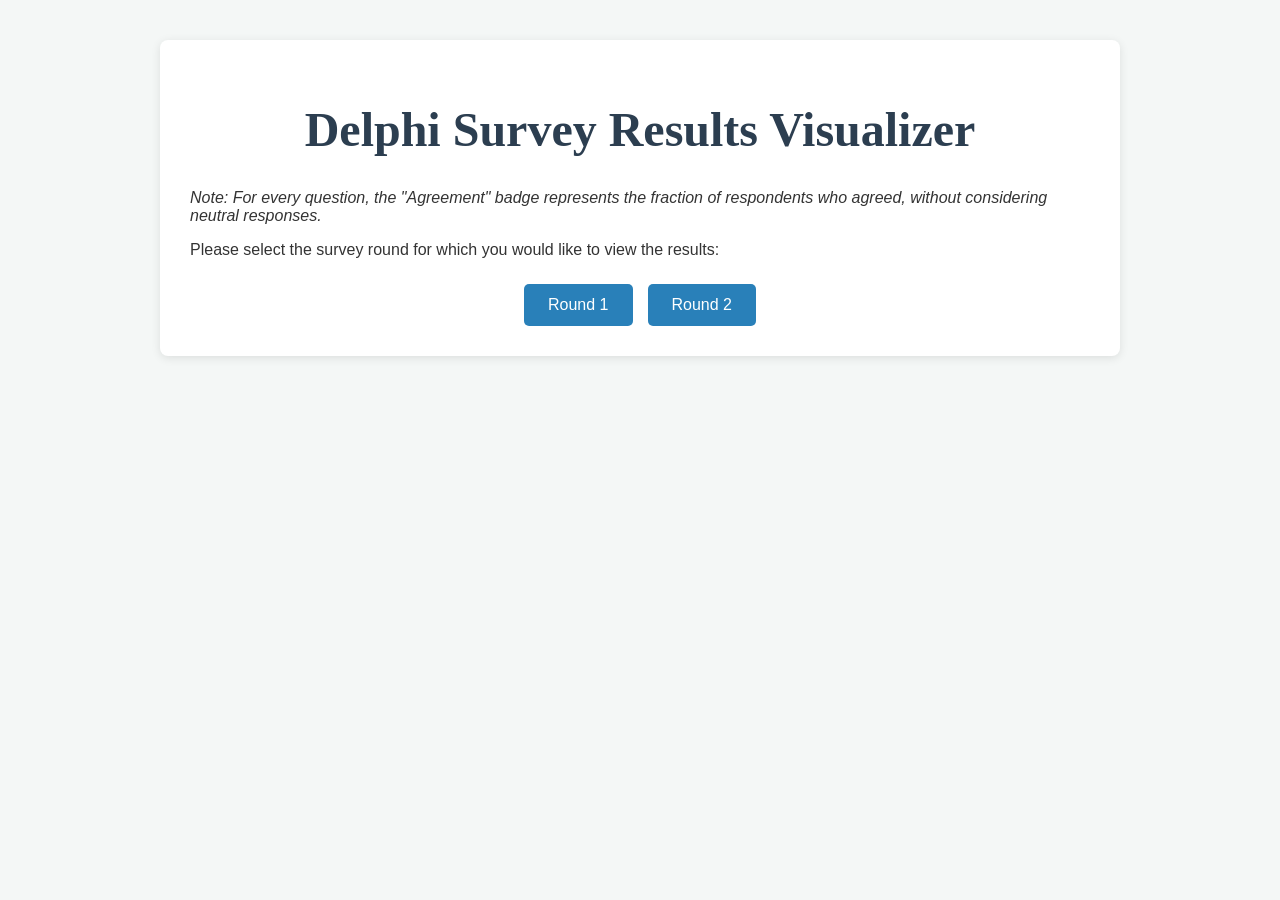
==== commit 429af8b8: "Add main page to select either round 1 or 2 results" ====
--- a/docs/index.html
+++ b/docs/index.html
@@ -1,955 +1,59 @@
-
-    <html>
+<html>
     <head>
         <title>Survey Results Report</title>
-        <style>body {
-    font-family: sans-serif;
-    margin: 40px;
-    background-color: #f4f7f6;
-    color: #333; 
-}
-.container {
-    max-width: 900px;
-    margin: auto;
-    background: white;
-    padding: 30px;
-    border-radius: 8px;
-    box-shadow: 0 2px 10px rgba(0,0,0,0.1); 
-}
-.question-block {
-    margin-bottom: 60px;
-    border-bottom: 2px solid #eee;
-    padding-bottom: 40px;
-}
-h1 {
-    color: #2c3e50;
-    text-align: center;
-    font-family: Times New Roman, serif;
-    font-size: 3em;
-}
-h2 {
-    color: #2980b9;
-    font-size: 1.4em;
-}
-img {
-  max-width: 90%;
-  height: auto;
-  display: block;
-  margin: 0 auto;
-}
-
-/* Style for agreement badge */
-.top2-badge {
-    display: inline-flex;
-    font-size: 0.8em;
-    border-radius: 5px;
-    overflow: hidden;
-    margin-bottom: 10px;
-    box-shadow: 0 1px 5px rgba(0,0,0,0.3);
-}
-.top2-badge-label,
-.top2-badge-value {
-    display: inline-flex;
-    align-items: center;
-    justify-content: center;
-    padding: 4px 4px;
-    color: white;
-}
-.top2-badge-label {
-    background: #5c5c5c;
-    min-width: 70px
-}
-.top2-badge-value {
-    min-width: 100px;
-}
-.top2-badge:hover {
-    cursor: pointer;
-    opacity: 0.9;
-}
-
-/* Style for comments section */
-.comments-box {
-    padding: 15px;
-    background: #d5dbdb;
-    border-radius: 5px;
-    border-top-right-radius: 0px;
-    border-top-left-radius: 0px;
-}
-.comment-item {
-    background: #ffffff;
-    margin-bottom: 10px;
-    padding: 12px;
-    border-left: 4px solid;
-    border-radius: 4px;
-    cursor: pointer;
-    font-style: normal;
-    font-size: 0.95em;
-    box-shadow: 0 1px 3px rgba(0,0,0,0.08);
-    transition: box-shadow 0.2s;
-}
-.comment-item:hover {
-    box-shadow: 0 2px 6px rgba(0,0,0,0.12);
-}
-details {
-    margin-top: 20px;
-}
-summary {
-    cursor: pointer;
-    font-weight: bold;
-    color: #2980b9;
-    padding: 12px;
-    background: #ecf0f1;
-    border-radius: 5px;
-    user-select: none;
-    transition: background 0.2s;
-}
-summary:hover {
-    background: #d5dbdb;
-}
-details[open] summary {
-    background: #d5dbdb; border-radius: 5px 5px 0 0;
-}
-
-/* Style for Likert charts */
-.likert-chart {
-    margin: 20px 0;
-}
-
-.likert-stacked-bar {
-    display: flex;
-    height: 40px;
-    border-radius: 4px;
-    overflow: hidden;
-    box-shadow: 0 2px 4px rgba(0,0,0,0.1);
-}
-
-.likert-segment {
-    display: flex;
-    align-items: center;
-    justify-content: center;
-    min-width: 40px;
-    transition: opacity 0.2s ease;
-    position: relative;
-}
-
-.likert-segment:hover {
-    opacity: 0.8;
-    cursor: pointer;
-}
-
-.likert-segment-count {
-    font-weight: bold;
-    font-size: 14px;
-    text-shadow: 0 1px 2px rgba(0,0,0,0.3);
-}
-
-/* Style for expertise chart */
-:root {
-    --primary-color: #264653;
-    --secondary-color: #2a9d8f;
-}
-.expertise-chart {
-    margin: 20px 0;
-}
-
-.expertise-legend {
-    margin-bottom: 10px;
-    display: flex;
-    justify-content: right;
-}
-
-.legend-pill {
-    display: inline-block;
-    padding: 6px 10px;
-    margin-right: 10px;
-    border-radius: 4px;
-    color: white;
-    font-weight: 600;
-}
-
-.legend-pill.primary { background: var(--primary-color); }
-.legend-pill.secondary { background: var(--secondary-color); }
-
-.expertise-row {
-    display: grid;
-    grid-template-columns: 1fr 1fr;
-    column-gap: 12px;
-    align-items: center;
-    margin-bottom: 10px;
-}
-
-.expertise-label {
-    min-width: 180px;
-    font-size: 0.95rem;
-    color: #333;
-    padding-right: 12px;
-    flex-shrink: 0;
-    text-align: right;
-}
-
-.expertise-squares {
-    display: flex;
-    flex-wrap: wrap;
-    gap: 4px;
-    align-items: center;
-    min-height: 32px;
-}
-
-.expertise-square {
-    width: 20px;
-    height: 20px;
-    border-radius: 4px;
-}
-
-.expertise-square.primary { background: var(--primary-color); }
-.expertise-square.secondary { background: var(--secondary-color); }</style>
+        <style>
+            body {
+                font-family: sans-serif;
+                margin: 40px;
+                background-color: #f4f7f6;
+                color: #333; 
+            }
+            .container {
+                max-width: 900px;
+                margin: auto;
+                background: white;
+                padding: 30px;
+                border-radius: 8px;
+                box-shadow: 0 2px 10px rgba(0,0,0,0.1); 
+            }
+            h1 {
+                color: #2c3e50;
+                text-align: center;
+                font-family: Times New Roman, serif;
+                font-size: 3em;
+            }
+            h2 {
+                color: #2980b9;
+                font-size: 1.4em;
+            }
+            .round-buttons {
+                display: flex;
+                justify-content: center;
+                gap: 15px;
+                margin-top: 25px;
+            }
+            .round-button {
+                display: inline-block;
+                padding: 12px 24px;
+                background-color: #2980b9;
+                color: white;
+                text-decoration: none;
+                border-radius: 5px;
+            }
+            .round-button:hover {
+                background-color: #21618c;
+            }
+        </style>
     </head>
     <body>
         <div class="container">
-            <h1>Delphi Survey Round 1 Report</h1>
+            <h1>Delphi Survey Results Visualizer</h1>
             <p> <i>Note: For every question, the "Agreement" badge represents the fraction of respondents who agreed, without considering neutral responses. </i></p>
-    
-    <div class="question-block">
-        <h2>Expertise Distribution</h2>
-        <div class="expertise-chart">
-        <div class="expertise-legend">
-            <span class="legend-pill primary">Primary Expertise</span>
-            <span class="legend-pill secondary">Secondary Expertise</span>
-        </div>
-    
-        <div class="expertise-row">
-            <div class="expertise-label">Histology & specimen preparation</div>
-            <div class="expertise-squares">
-                
-                <div class="expertise-square secondary" ></div>
+            <p>Please select the survey round for which you would like to view the results:</p>
+            <div class="round-buttons">
+                <a class="round-button" href="round1.html">Round 1</a>
+                <a class="round-button" href="round2.html">Round 2</a>
             </div>
         </div>
-        
-        <div class="expertise-row">
-            <div class="expertise-label">Image analysis & computational methods</div>
-            <div class="expertise-squares">
-                <div class="expertise-square primary" ></div><div class="expertise-square primary" ></div>
-                <div class="expertise-square secondary" ></div><div class="expertise-square secondary" ></div><div class="expertise-square secondary" ></div><div class="expertise-square secondary" ></div><div class="expertise-square secondary" ></div>
-            </div>
-        </div>
-        
-        <div class="expertise-row">
-            <div class="expertise-label">Microscopy / imaging</div>
-            <div class="expertise-squares">
-                <div class="expertise-square primary" ></div><div class="expertise-square primary" ></div><div class="expertise-square primary" ></div><div class="expertise-square primary" ></div><div class="expertise-square primary" ></div>
-                <div class="expertise-square secondary" ></div><div class="expertise-square secondary" ></div><div class="expertise-square secondary" ></div><div class="expertise-square secondary" ></div><div class="expertise-square secondary" ></div><div class="expertise-square secondary" ></div>
-            </div>
-        </div>
-        
-        <div class="expertise-row">
-            <div class="expertise-label">Myelin biology</div>
-            <div class="expertise-squares">
-                <div class="expertise-square primary" ></div><div class="expertise-square primary" ></div><div class="expertise-square primary" ></div><div class="expertise-square primary" ></div><div class="expertise-square primary" ></div><div class="expertise-square primary" ></div><div class="expertise-square primary" ></div><div class="expertise-square primary" ></div><div class="expertise-square primary" ></div>
-                <div class="expertise-square secondary" ></div><div class="expertise-square secondary" ></div><div class="expertise-square secondary" ></div><div class="expertise-square secondary" ></div>
-            </div>
-        </div>
-        
-        <div class="expertise-row">
-            <div class="expertise-label">Neuropathology / disease models</div>
-            <div class="expertise-squares">
-                <div class="expertise-square primary" ></div><div class="expertise-square primary" ></div><div class="expertise-square primary" ></div><div class="expertise-square primary" ></div>
-                <div class="expertise-square secondary" ></div><div class="expertise-square secondary" ></div><div class="expertise-square secondary" ></div>
-            </div>
-        </div>
-        </div>
-    </div>
-    
-            <div class="question-block">
-                <section id="q1">
-<h2>Q1</h2>
-<p>Transmission Electron Microscopy (TEM) is suitable to quantify the g-ratio.</p>
-</section>
-                <br>
-                <div class="top2-badge" title='19 agree, 0 disagree'>
-                    <span class="top2-badge-label">Consensus</span>
-                    <span class="top2-badge-value" style="background-color: #27ae60; color: #ffffff;">Agree (100%)</span>
-                </div>
-                <div class="likert-chart"><div class="likert-stacked-bar">
-        <div class="likert-segment" style="width: 5.0%; background-color: #ffff94; color: #333333;" title="Neutral: 1 respondents">
-            <span class="likert-segment-count">1</span>
-        </div>
-        
-        <div class="likert-segment" style="width: 10.0%; background-color: #bcff79; color: #333333;" title="Agree: 2 respondents">
-            <span class="likert-segment-count">2</span>
-        </div>
-        
-        <div class="likert-segment" style="width: 85.0%; background-color: #28aa00; color: white;" title="Strongly agree: 17 respondents">
-            <span class="likert-segment-count">17</span>
-        </div>
-        </div></div>
-            
-            <details>
-                <summary>Additional comments (7)</summary>
-                <div class="comments-box">
-                    <div class="comment-item" style="border: 4px solid #ffff94; padding: 10px; border-radius: 5px; margin-bottom: 10px;" title="expert_4">The 2D nature of TEM and the impossibility to get the perfect cross-section of the axons need to be considered as a potential deviation in the de calculation of g-ratio. </div><div class="comment-item" style="border: 4px solid #28aa00; padding: 10px; border-radius: 5px; margin-bottom: 10px;" title="expert_5">Downside: Low coverage, hard to create a mosaic</div><div class="comment-item" style="border: 4px solid #28aa00; padding: 10px; border-radius: 5px; margin-bottom: 10px;" title="expert_6">the original Donaldson & hoke studies used light microscopy. they were quite good because of their awareness of the Rayleigh criterion and didn't measure fibers less that ~4um diameter.</div><div class="comment-item" style="border: 4px solid #28aa00; padding: 10px; border-radius: 5px; margin-bottom: 10px;" title="expert_12">TEM is particularly appropriate because it provides high contrast between axoplasm, myelin, and extracellular space after heavy‑metal staining, these allow accurate quantification of both axon diameter and myelin sheath thickness.</div><div class="comment-item" style="border: 4px solid #28aa00; padding: 10px; border-radius: 5px; margin-bottom: 10px;" title="expert_15">the best method currently</div><div class="comment-item" style="border: 4px solid #28aa00; padding: 10px; border-radius: 5px; margin-bottom: 10px;" title="expert_17">Given excellent sample preservation, lack of major dehydration artifacts, high-quality images, etc, of course</div><div class="comment-item" style="border: 4px solid #bcff79; padding: 10px; border-radius: 5px; margin-bottom: 10px;" title="expert_19">It is particularly difficult to determine the g-ratio of small axons, regardless of the technique used.</div>
-                </div>
-            </details>
-            </div>
-            <div class="question-block">
-                <section id="q2">
-<h2>Q2</h2>
-<p>Scanning Electron Microscopy (SEM) is suitable to quantify the g-ratio.</p>
-</section>
-                <br>
-                <div class="top2-badge" title='14 agree, 1 disagree'>
-                    <span class="top2-badge-label">Consensus</span>
-                    <span class="top2-badge-value" style="background-color: #27ae60; color: #ffffff;">Agree (93%)</span>
-                </div>
-                <div class="likert-chart"><div class="likert-stacked-bar">
-        <div class="likert-segment" style="width: 5.0%; background-color: #ff9328; color: #333333;" title="Disagree: 1 respondents">
-            <span class="likert-segment-count">1</span>
-        </div>
-        
-        <div class="likert-segment" style="width: 25.0%; background-color: #ffff94; color: #333333;" title="Neutral: 5 respondents">
-            <span class="likert-segment-count">5</span>
-        </div>
-        
-        <div class="likert-segment" style="width: 45.0%; background-color: #bcff79; color: #333333;" title="Agree: 9 respondents">
-            <span class="likert-segment-count">9</span>
-        </div>
-        
-        <div class="likert-segment" style="width: 25.0%; background-color: #28aa00; color: white;" title="Strongly agree: 5 respondents">
-            <span class="likert-segment-count">5</span>
-        </div>
-        </div></div>
-            
-            <details>
-                <summary>Additional comments (9)</summary>
-                <div class="comments-box">
-                    <div class="comment-item" style="border: 4px solid #ffff94; padding: 10px; border-radius: 5px; margin-bottom: 10px;" title="expert_4">Conventional SEM acquisition (not the 3D modalities) can suffer of the uncertainty on the g-ration calculation (no perfect cross-section) as TEM. </div><div class="comment-item" style="border: 4px solid #28aa00; padding: 10px; border-radius: 5px; margin-bottom: 10px;" title="expert_5">Better coverage than TEM, but usually poorer contrast</div><div class="comment-item" style="border: 4px solid #ffff94; padding: 10px; border-radius: 5px; margin-bottom: 10px;" title="expert_6">I have only touched on this technique and found the resolution wanting. but with longer scan times the resolution and image detail may improve sufficiently.</div><div class="comment-item" style="border: 4px solid #bcff79; padding: 10px; border-radius: 5px; margin-bottom: 10px;" title="expert_7">When SEM is used for imaging of tissue sections, this is possible. It also provides more context to the quantified axons. Larger imaged areas also reduce the bias against large axons which is an issue in TEM. However, the resolution (pixel size) is lower than in TEM.</div><div class="comment-item" style="border: 4px solid #ff9328; padding: 10px; border-radius: 5px; margin-bottom: 10px;" title="expert_12">Insufficient contrast between axon and individual myelin lamellae
-Lower axial resolution for internal measurements compared with TEM</div><div class="comment-item" style="border: 4px solid #bcff79; padding: 10px; border-radius: 5px; margin-bottom: 10px;" title="expert_15">works but expertise will not be widely available</div><div class="comment-item" style="border: 4px solid #28aa00; padding: 10px; border-radius: 5px; margin-bottom: 10px;" title="expert_16">this is dependent on the pixel resolution (same goes for TEM)</div><div class="comment-item" style="border: 4px solid #28aa00; padding: 10px; border-radius: 5px; margin-bottom: 10px;" title="expert_17">Given excellent sample preservation, lack of major dehydration artifacts, high-quality images, etc, of course</div><div class="comment-item" style="border: 4px solid #bcff79; padding: 10px; border-radius: 5px; margin-bottom: 10px;" title="expert_19">see previous answer</div>
-                </div>
-            </details>
-            </div>
-            <div class="question-block">
-                <section id="q3">
-<h2>Q3</h2>
-<p>Bright-Field (BF) Optical Microscopy is suitable to quantify the g-ratio.</p>
-</section>
-                <br>
-                <div class="top2-badge" title='2 agree, 14 disagree'>
-                    <span class="top2-badge-label">Consensus</span>
-                    <span class="top2-badge-value" style="background-color: #dc3246; color: #ffffff;">Disagree (88%)</span>
-                </div>
-                <div class="likert-chart"><div class="likert-stacked-bar">
-        <div class="likert-segment" style="width: 42.10526315789473%; background-color: #dc3246; color: white;" title="Strongly disagree: 8 respondents">
-            <span class="likert-segment-count">8</span>
-        </div>
-        
-        <div class="likert-segment" style="width: 31.57894736842105%; background-color: #ff9328; color: #333333;" title="Disagree: 6 respondents">
-            <span class="likert-segment-count">6</span>
-        </div>
-        
-        <div class="likert-segment" style="width: 15.789473684210526%; background-color: #ffff94; color: #333333;" title="Neutral: 3 respondents">
-            <span class="likert-segment-count">3</span>
-        </div>
-        
-        <div class="likert-segment" style="width: 5.263157894736842%; background-color: #bcff79; color: #333333;" title="Agree: 1 respondents">
-            <span class="likert-segment-count">1</span>
-        </div>
-        
-        <div class="likert-segment" style="width: 5.263157894736842%; background-color: #28aa00; color: white;" title="Strongly agree: 1 respondents">
-            <span class="likert-segment-count">1</span>
-        </div>
-        </div></div>
-            
-            <details>
-                <summary>Additional comments (12)</summary>
-                <div class="comments-box">
-                    <div class="comment-item" style="border: 4px solid #ffff94; padding: 10px; border-radius: 5px; margin-bottom: 10px;" title="expert_1">depends on the size of axons</div><div class="comment-item" style="border: 4px solid #dc3246; padding: 10px; border-radius: 5px; margin-bottom: 10px;" title="expert_4">BF does not offer enough resolution except for biggest axons. Super-resolution microscopy (simple confocal airyscan and advanced methods, such as STED) could provide enough resolution and even 3D, potentially useful for the g-ratio calculation. On the other hand, the specificity of the markers plays a role of the landmarks to do such calculation. </div><div class="comment-item" style="border: 4px solid #ffff94; padding: 10px; border-radius: 5px; margin-bottom: 10px;" title="expert_5">I have no experience with this modality</div><div class="comment-item" style="border: 4px solid #dc3246; padding: 10px; border-radius: 5px; margin-bottom: 10px;" title="expert_6">except for measuring fiber diameters >4 um. again, the Rayleigh criterion.</div><div class="comment-item" style="border: 4px solid #ffff94; padding: 10px; border-radius: 5px; margin-bottom: 10px;" title="expert_7">This might be possible (and is done) with the important limitation that this is only applicable to PNS samples with large axons. Smaller axons escape the analysis, and the results might not be comparable to a careful TEM analysis.</div><div class="comment-item" style="border: 4px solid #ff9328; padding: 10px; border-radius: 5px; margin-bottom: 10px;" title="expert_12">Poor contrast between axon and compact myelin in most BF stains
-Inability to resolve individual myelin boundaries or thin myelin sheaths
-High sensitivity to section thickness, staining variability, and illumination</div><div class="comment-item" style="border: 4px solid #ff9328; padding: 10px; border-radius: 5px; margin-bottom: 10px;" title="expert_13">If one is working with exceptionally large-diameter peripheral nerve fibers (e.g., alpha motor neurons), the myelin sheath may be thick enough to be visualized at high power with an oil-immersion objective. However, even in these instances, the resulting measurements should be considered 'estimates' rather than precise quantifications due to the resolution limits.</div><div class="comment-item" style="border: 4px solid #ff9328; padding: 10px; border-radius: 5px; margin-bottom: 10px;" title="expert_14">it has limitations for standardized g-ratio measurement. It may be suitable for approximate morphometric assessment, but not for rigorous single-fiber ultrastructural g-ratio quantification.</div><div class="comment-item" style="border: 4px solid #ff9328; padding: 10px; border-radius: 5px; margin-bottom: 10px;" title="expert_15">too imprecise</div><div class="comment-item" style="border: 4px solid #dc3246; padding: 10px; border-radius: 5px; margin-bottom: 10px;" title="expert_17">Assuming conventional light microscopy and not super-resolution, diffraction limits resolution to more than an order of magnitude larger than a single myelin wrap. No way to resolve that</div><div class="comment-item" style="border: 4px solid #ff9328; padding: 10px; border-radius: 5px; margin-bottom: 10px;" title="expert_19">Spatial variation in staining and limited spatial resolution can both be problematic.</div><div class="comment-item" style="border: 4px solid #dc3246; padding: 10px; border-radius: 5px; margin-bottom: 10px;" title="expert_20">With current Bright-Field optical microscopy it is not yet possible</div>
-                </div>
-            </details>
-            </div>
-            <div class="question-block">
-                <section id="q4">
-<h2>Q4</h2>
-<p>Coherent Anti-Stokes Raman Scattering (CARS) microscopy is suitable to quantify the g-ratio.</p>
-</section>
-                <br>
-                <div class="top2-badge" title='4 agree, 4 disagree'>
-                    <span class="top2-badge-label">Consensus</span>
-                    <span class="top2-badge-value" style="background-color: #ffff94; color: #000000;">None (50%)</span>
-                </div>
-                <div class="likert-chart"><div class="likert-stacked-bar">
-        <div class="likert-segment" style="width: 22.22222222222222%; background-color: #ff9328; color: #333333;" title="Disagree: 4 respondents">
-            <span class="likert-segment-count">4</span>
-        </div>
-        
-        <div class="likert-segment" style="width: 55.55555555555556%; background-color: #ffff94; color: #333333;" title="Neutral: 10 respondents">
-            <span class="likert-segment-count">10</span>
-        </div>
-        
-        <div class="likert-segment" style="width: 22.22222222222222%; background-color: #bcff79; color: #333333;" title="Agree: 4 respondents">
-            <span class="likert-segment-count">4</span>
-        </div>
-        </div></div>
-            
-            <details>
-                <summary>Additional comments (11)</summary>
-                <div class="comments-box">
-                    <div class="comment-item" style="border: 4px solid #ffff94; padding: 10px; border-radius: 5px; margin-bottom: 10px;" title="expert_1">depends on the size of axons</div><div class="comment-item" style="border: 4px solid #bcff79; padding: 10px; border-radius: 5px; margin-bottom: 10px;" title="expert_4">It is 3D. Still resolution and contrast (axon membrane and myelin structure) can be a challenge for the g-ratio calculation. </div><div class="comment-item" style="border: 4px solid #bcff79; padding: 10px; border-radius: 5px; margin-bottom: 10px;" title="expert_5">Limited experience, in my opinion inferior to EM</div><div class="comment-item" style="border: 4px solid #ffff94; padding: 10px; border-radius: 5px; margin-bottom: 10px;" title="expert_6">no experience with this technique. if it has sufficient resolution (i.e. ~3nm/pixel so 3-4 pixels per myelin wrap) regression modeling of a plot of axon diameter vs fiber diameter will have a small negative y intercept. </div><div class="comment-item" style="border: 4px solid #ffff94; padding: 10px; border-radius: 5px; margin-bottom: 10px;" title="expert_7">I am not familiar with this technique.</div><div class="comment-item" style="border: 4px solid #cccccc; padding: 10px; border-radius: 5px; margin-bottom: 10px;" title="expert_9">I don't have the necessary training in the technique to have an opinion.</div><div class="comment-item" style="border: 4px solid #ff9328; padding: 10px; border-radius: 5px; margin-bottom: 10px;" title="expert_12">Axon inner boundary is not directly visualized (axon is weakly CARS‑active)
-Spatial resolution (~300 nm laterally) is insufficient to resolve thin myelin accurately
-g‑ratio values are indirect and model‑dependent
-Results require calibration and validation against TEM</div><div class="comment-item" style="border: 4px solid #ffff94; padding: 10px; border-radius: 5px; margin-bottom: 10px;" title="expert_13">Thin axons predominate in the mammalian CNS, with the majority of myelinated fibers measuring between 0.1 µm and 1 µm, and some as small as 0.2 µm. Because these dimensions are near or below the optical resolution limit, CARS cannot provide the precision required for these fibers, making electron microscopy the only truly reliable method for these populations.</div><div class="comment-item" style="border: 4px solid #bcff79; padding: 10px; border-radius: 5px; margin-bottom: 10px;" title="expert_15">not an authority on this technique although have collaborated with someone with expertise. Will defer to others has the advantage of being able to assess live samples; probably better when comparing g ratios within the same sample set - comparing g ratios by this method to those determined by TEM likely to be challenging</div><div class="comment-item" style="border: 4px solid #ffff94; padding: 10px; border-radius: 5px; margin-bottom: 10px;" title="expert_16">I do not have sufficient knowledge of CARS to provide an educated response but a quick PubMed search indicates that CARS does not provide sufficient resolution</div><div class="comment-item" style="border: 4px solid #bcff79; padding: 10px; border-radius: 5px; margin-bottom: 10px;" title="expert_19">For larger axons, yes. But not for the smaller ones.  </div>
-                </div>
-            </details>
-            </div>
-            <div class="question-block">
-                <section id="q5">
-<h2>Q5</h2>
-<p>If myelin splitting/decompaction affects &gt; 20% of an axon's contour, the axon should be excluded from the g-ratio dataset.</p>
-<img alt="Example of axon with myelin splitting/decompaction, with &gt;20% of the axon contour affected." src="images_r1/q5_20perc_splitting.png" width="60%"/>
-</section>
-                <br>
-                <div class="top2-badge" title='14 agree, 3 disagree'>
-                    <span class="top2-badge-label">Consensus</span>
-                    <span class="top2-badge-value" style="background-color: #27ae60; color: #ffffff;">Agree (82%)</span>
-                </div>
-                <div class="likert-chart"><div class="likert-stacked-bar">
-        <div class="likert-segment" style="width: 15.0%; background-color: #ff9328; color: #333333;" title="Disagree: 3 respondents">
-            <span class="likert-segment-count">3</span>
-        </div>
-        
-        <div class="likert-segment" style="width: 15.0%; background-color: #ffff94; color: #333333;" title="Neutral: 3 respondents">
-            <span class="likert-segment-count">3</span>
-        </div>
-        
-        <div class="likert-segment" style="width: 35.0%; background-color: #bcff79; color: #333333;" title="Agree: 7 respondents">
-            <span class="likert-segment-count">7</span>
-        </div>
-        
-        <div class="likert-segment" style="width: 35.0%; background-color: #28aa00; color: white;" title="Strongly agree: 7 respondents">
-            <span class="likert-segment-count">7</span>
-        </div>
-        </div></div>
-            
-            <details>
-                <summary>Additional comments (8)</summary>
-                <div class="comments-box">
-                    <div class="comment-item" style="border: 4px solid #ffff94; padding: 10px; border-radius: 5px; margin-bottom: 10px;" title="expert_4">I would use the example on the left, but I would exclude the one on the right. Still the one of the right is more than 20% but I can see compared myelin to perform the calculation. </div><div class="comment-item" style="border: 4px solid #ff9328; padding: 10px; border-radius: 5px; margin-bottom: 10px;" title="expert_6">both images are extensively distorted. on the left the axon appears to have a large periaxonal space and the myelin on the left is indistinct. mitochondria is poorly preserved and cannot determine microtubule or neurofilament orientation.</div><div class="comment-item" style="border: 4px solid #ffff94; padding: 10px; border-radius: 5px; margin-bottom: 10px;" title="expert_8">in many instances there's sufficient compacted myelin to measure</div><div class="comment-item" style="border: 4px solid #ffff94; padding: 10px; border-radius: 5px; margin-bottom: 10px;" title="expert_9">Consider 20% of the myelin circunference with decompaction is not enough to assess the total myelin area affected by the decompaction. </div><div class="comment-item" style="border: 4px solid #28aa00; padding: 10px; border-radius: 5px; margin-bottom: 10px;" title="expert_15">This has hi likelihood of giving spurious results due to potential for poorly fixed samples contributing to and overstating the true g ratio i.e., myelin thickness. However, this may be a feature of myelin pathology and so capturing/reporting the % of fibers that show myelin splitting on well fixed samples is a useful complement to the analysis that could be reported </div><div class="comment-item" style="border: 4px solid #bcff79; padding: 10px; border-radius: 5px; margin-bottom: 10px;" title="expert_16">There are multiple aspects to be considered. I would be hesitant to use either of these myelinated axons for g ratio calculations. "Fuzzy" myelin sheaths and the lack of a clearly defined axon boundary (image 1) and clumping cytoskeleton in image 2 make it very difficult to assure quantitative accuracy. Both images have significant fixation artifact beyond myelin splitting/decomposition. I think myelin integrity is only one of the criteria that must to considered.  I realize that this makes it difficult because the basis for inclusion/exclusion becomes very subjective.</div><div class="comment-item" style="border: 4px solid #ff9328; padding: 10px; border-radius: 5px; margin-bottom: 10px;" title="expert_17">Any analysis pipeline needs to take this into account. If manual, you must avoid these regions to measure the myelin thickness. If automatic/machine learning etc, models need to be trained to make measurements of myelin where they are least disturbed. It is "very easy" for mylin to become decompacted as part of sample prep, but it is physically impossible to make myelin any more compact than it already is, so we should always measure myelin where it is thinnest.</div><div class="comment-item" style="border: 4px solid #ff9328; padding: 10px; border-radius: 5px; margin-bottom: 10px;" title="expert_19">In such a case, I would prefer to use an area-based approach (e.g., circular equivalent or ellipse fitting) to estimate the g-ratio.</div>
-                </div>
-            </details>
-            </div>
-            <div class="question-block">
-                <section id="q6">
-<h2>Q6</h2>
-<p>In a given image, if &gt;20% of all axons have artefacts, the image should not be used for g-ratio quantification.</p>
-</section>
-                <br>
-                <div class="top2-badge" title='9 agree, 9 disagree'>
-                    <span class="top2-badge-label">Consensus</span>
-                    <span class="top2-badge-value" style="background-color: #ffff94; color: #000000;">None (50%)</span>
-                </div>
-                <div class="likert-chart"><div class="likert-stacked-bar">
-        <div class="likert-segment" style="width: 45.0%; background-color: #ff9328; color: #333333;" title="Disagree: 9 respondents">
-            <span class="likert-segment-count">9</span>
-        </div>
-        
-        <div class="likert-segment" style="width: 10.0%; background-color: #ffff94; color: #333333;" title="Neutral: 2 respondents">
-            <span class="likert-segment-count">2</span>
-        </div>
-        
-        <div class="likert-segment" style="width: 10.0%; background-color: #bcff79; color: #333333;" title="Agree: 2 respondents">
-            <span class="likert-segment-count">2</span>
-        </div>
-        
-        <div class="likert-segment" style="width: 35.0%; background-color: #28aa00; color: white;" title="Strongly agree: 7 respondents">
-            <span class="likert-segment-count">7</span>
-        </div>
-        </div></div>
-            
-            <details>
-                <summary>Additional comments (11)</summary>
-                <div class="comments-box">
-                    <div class="comment-item" style="border: 4px solid #ffff94; padding: 10px; border-radius: 5px; margin-bottom: 10px;" title="expert_1">threshold to be adjusted with type of tissue (eg optic nerve vs. WM)</div><div class="comment-item" style="border: 4px solid #ff9328; padding: 10px; border-radius: 5px; margin-bottom: 10px;" title="expert_4">depends on the axons: ill consider how the axons look like. </div><div class="comment-item" style="border: 4px solid #ff9328; padding: 10px; border-radius: 5px; margin-bottom: 10px;" title="expert_5">This is difficult to agree on, as one man's artefact is another man's signal. I am sure somebody can find 20% artefacts on any image</div><div class="comment-item" style="border: 4px solid #ffff94; padding: 10px; border-radius: 5px; margin-bottom: 10px;" title="expert_6">subareas are often preserved while adjacent areas have artifact. needs evaluation area by area.</div><div class="comment-item" style="border: 4px solid #ff9328; padding: 10px; border-radius: 5px; margin-bottom: 10px;" title="expert_9">A more appropriate approach than disregarding the image would be to include a comment specifying the percentage of axons excluded due to artefacts from the analysis, along with a discussion of the filters considered for exclusion.</div><div class="comment-item" style="border: 4px solid #ff9328; padding: 10px; border-radius: 5px; margin-bottom: 10px;" title="expert_11">It is okay if it is still possible to measure a representative amount of axons of all calibers.</div><div class="comment-item" style="border: 4px solid #28aa00; padding: 10px; border-radius: 5px; margin-bottom: 10px;" title="expert_12">When artefacts affect a substantial fraction of axons, measurements become biased, non‑representative, and statistically unreliable.</div><div class="comment-item" style="border: 4px solid #28aa00; padding: 10px; border-radius: 5px; margin-bottom: 10px;" title="expert_15">Same issue as before. For example,  altered axon size is a feature of fixation issues or true axon/myelin pathology but including these may artifactually overstate the g ratio. Better to exclude this pool and just report the subpopulation showing these defects. I can provide example/ images of shrunken axons within a normal size myelin sheath to illustrate</div><div class="comment-item" style="border: 4px solid #ff9328; padding: 10px; border-radius: 5px; margin-bottom: 10px;" title="expert_17">Same answer as prior question. Plus a thought question: if 20% axons have artefacts, is that randomly distributed across "axon types" or specifically affecting one type of axon/myelin profile? Since there is a chance of the latter, than it makes sense to try to score as many axons as possible from each sample so you do not selectively ignore a population of axons that might be selectively affected.</div><div class="comment-item" style="border: 4px solid #ff9328; padding: 10px; border-radius: 5px; margin-bottom: 10px;" title="expert_19">In human brain tissue this happens often and therefore it is required to estimate the g-ratio also there.</div><div class="comment-item" style="border: 4px solid #ff9328; padding: 10px; border-radius: 5px; margin-bottom: 10px;" title="expert_20">It is okay if it is still possible to measure a representative amount of axons of all calibers.</div>
-                </div>
-            </details>
-            </div>
-            <div class="question-block">
-                <section id="q7">
-<h2>Q7</h2>
-<p>If axons are omitted from g-ratio analysis due to fixation artefacts (see image), publications should include a visual guide illustrating acceptable vs. unacceptable axon quality. (<i>note: if axons have abnormalities due to the disease models but are not excluded, they would go in the accepted column.</i>)</p>
-<img alt="Visual guide" src="images_r1/q7_quality_guide_v4.png"/>
-</section>
-                <br>
-                <div class="top2-badge" title='18 agree, 1 disagree'>
-                    <span class="top2-badge-label">Consensus</span>
-                    <span class="top2-badge-value" style="background-color: #27ae60; color: #ffffff;">Agree (95%)</span>
-                </div>
-                <div class="likert-chart"><div class="likert-stacked-bar">
-        <div class="likert-segment" style="width: 5.0%; background-color: #ff9328; color: #333333;" title="Disagree: 1 respondents">
-            <span class="likert-segment-count">1</span>
-        </div>
-        
-        <div class="likert-segment" style="width: 5.0%; background-color: #ffff94; color: #333333;" title="Neutral: 1 respondents">
-            <span class="likert-segment-count">1</span>
-        </div>
-        
-        <div class="likert-segment" style="width: 40.0%; background-color: #bcff79; color: #333333;" title="Agree: 8 respondents">
-            <span class="likert-segment-count">8</span>
-        </div>
-        
-        <div class="likert-segment" style="width: 50.0%; background-color: #28aa00; color: white;" title="Strongly agree: 10 respondents">
-            <span class="likert-segment-count">10</span>
-        </div>
-        </div></div>
-            
-            <details>
-                <summary>Additional comments (7)</summary>
-                <div class="comments-box">
-                    <div class="comment-item" style="border: 4px solid #bcff79; padding: 10px; border-radius: 5px; margin-bottom: 10px;" title="expert_6">qualitative description will be very difficult</div><div class="comment-item" style="border: 4px solid #28aa00; padding: 10px; border-radius: 5px; margin-bottom: 10px;" title="expert_7">This would make the g-ratio analysis more transparent, indeed. It would also be useful to instruct newcomers to the field and help establishing a quality standard.</div><div class="comment-item" style="border: 4px solid #bcff79; padding: 10px; border-radius: 5px; margin-bottom: 10px;" title="expert_8">This is a novel idea and could be helpful</div><div class="comment-item" style="border: 4px solid #bcff79; padding: 10px; border-radius: 5px; margin-bottom: 10px;" title="expert_15">If myelin is thick/thin due to disease, that is of course what a g ratio is trying to capture. However, in pathologies that primarily affect axon health that result in hypertrophic axons or shrunken axons, a standard g ratios measurement could be misleading suggesting a primary defect in myelin thickness so that concern needs to be flagged in the analysis.</div><div class="comment-item" style="border: 4px solid #bcff79; padding: 10px; border-radius: 5px; margin-bottom: 10px;" title="expert_16">I think providing a guide indicating what was included versus excluded could be helpful but I am not sure how feasible this would be.</div><div class="comment-item" style="border: 4px solid #28aa00; padding: 10px; border-radius: 5px; margin-bottom: 10px;" title="expert_17">Great idea: "Criteria for exclusion" should be clearly described, and having a visual depiction of this would be maximally useful.</div><div class="comment-item" style="border: 4px solid #ff9328; padding: 10px; border-radius: 5px; margin-bottom: 10px;" title="expert_18">examples of fibres that are included are desirable but there are so many reasons to reject fibers that I doubt their inclusion is necessary. In our preparations with different levels of hypomyelination, we encountered many myelin features that we considered to be fixation artifacts, and we therefore adopted strict thresholds on the extent of artifacts that would be acceptable. Two observers considered each fiber and estimated if apparent axon – myelin sheath contact extended >90% of the myelin circumference. Those with separation over a greater than 10% of the circumference were rejected. Unfortunately, this approach obscures any real difference in the areas of inner tongue that might exist in fibers with different degrees of hypomyelination. We also rejected fibers in which inter-lamellar gaps (splits) in the sheath itself had potential to influence myelin volume in a meaningful way. Typically, that meant that thin splits over short distances were tolerated. The AxonDeepSeg results for the fibers that passed this quality control step were then graphed.</div>
-                </div>
-            </details>
-            </div>
-            <div class="question-block">
-                <section id="q8">
-<h2>Q8</h2>
-<p>For MANUAL measurements, a line-based approach (tracing one or more diameter lines directly on the axon) should be the recommended method.</p>
-</section>
-                <br>
-                <div class="top2-badge" title='9 agree, 4 disagree'>
-                    <span class="top2-badge-label">Consensus</span>
-                    <span class="top2-badge-value" style="background-color: #ffff94; color: #000000;">None (69%)</span>
-                </div>
-                <div class="likert-chart"><div class="likert-stacked-bar">
-        <div class="likert-segment" style="width: 10.0%; background-color: #dc3246; color: white;" title="Strongly disagree: 2 respondents">
-            <span class="likert-segment-count">2</span>
-        </div>
-        
-        <div class="likert-segment" style="width: 10.0%; background-color: #ff9328; color: #333333;" title="Disagree: 2 respondents">
-            <span class="likert-segment-count">2</span>
-        </div>
-        
-        <div class="likert-segment" style="width: 35.0%; background-color: #ffff94; color: #333333;" title="Neutral: 7 respondents">
-            <span class="likert-segment-count">7</span>
-        </div>
-        
-        <div class="likert-segment" style="width: 35.0%; background-color: #bcff79; color: #333333;" title="Agree: 7 respondents">
-            <span class="likert-segment-count">7</span>
-        </div>
-        
-        <div class="likert-segment" style="width: 10.0%; background-color: #28aa00; color: white;" title="Strongly agree: 2 respondents">
-            <span class="likert-segment-count">2</span>
-        </div>
-        </div></div>
-            
-            <details>
-                <summary>Additional comments (12)</summary>
-                <div class="comments-box">
-                    <div class="comment-item" style="border: 4px solid #bcff79; padding: 10px; border-radius: 5px; margin-bottom: 10px;" title="expert_2">Line based approach allows comparison to large % of existing literature. </div><div class="comment-item" style="border: 4px solid #bcff79; padding: 10px; border-radius: 5px; margin-bottom: 10px;" title="expert_4">more than one line. </div><div class="comment-item" style="border: 4px solid #ffff94; padding: 10px; border-radius: 5px; margin-bottom: 10px;" title="expert_5">I have no experience with this</div><div class="comment-item" style="border: 4px solid #ffff94; padding: 10px; border-radius: 5px; margin-bottom: 10px;" title="expert_6">no experience with this approach. needs a side by side comparison of different approaches</div><div class="comment-item" style="border: 4px solid #ffff94; padding: 10px; border-radius: 5px; margin-bottom: 10px;" title="expert_7">I am not sure about the applicability. How can shapes represented that deviate very much from a circle? Via min-max lines to calculate an average?</div><div class="comment-item" style="border: 4px solid #dc3246; padding: 10px; border-radius: 5px; margin-bottom: 10px;" title="expert_11">I never compared the line and area methods. I would like to base this on Mathieu’s simulation data that should indicate which method is more accurate.</div><div class="comment-item" style="border: 4px solid #28aa00; padding: 10px; border-radius: 5px; margin-bottom: 10px;" title="expert_12">To ensure validity, the recommendation should include the following conditions:
-Axons must be reasonably circular in cross‑section
-Sections must be approximately perpendicular to the axon axis
-Use ≥2 orthogonal diameter lines (or averaged radial lines) when possible</div><div class="comment-item" style="border: 4px solid #ff9328; padding: 10px; border-radius: 5px; margin-bottom: 10px;" title="expert_15">too much variability to use a line based approach; potentially measuring multiple lines could ameliorate this a bit but much better to use a circumference or area based measurements </div><div class="comment-item" style="border: 4px solid #bcff79; padding: 10px; border-radius: 5px; margin-bottom: 10px;" title="expert_16">I am not opposed to other approaches but in my experience manual measurements have worked better for me. </div><div class="comment-item" style="border: 4px solid #bcff79; padding: 10px; border-radius: 5px; margin-bottom: 10px;" title="expert_17">When axons are all perfect circles due to great preservation and perfectly perpendicular sectioning, most approaches would be OK (eg the area/perimeter measurements you have used in the past). HOwever, when samples deviate from this idea, line-based measurements are more accurate. (Because you can use a line to measure a myelin ring at its thinnest/least artifactually perturbed, use a line to measure what is most likely to be the true diameter of axon)</div><div class="comment-item" style="border: 4px solid #ff9328; padding: 10px; border-radius: 5px; margin-bottom: 10px;" title="expert_19">I prefer the area-based methods because it is more stable against artefacts.</div><div class="comment-item" style="border: 4px solid #dc3246; padding: 10px; border-radius: 5px; margin-bottom: 10px;" title="expert_20">We have never compared the line and area methods. I would like to answer this based  on good simulation data that should better indicate if linear method is usable. However as per my training and experience it I would say it is not as accurate.</div>
-                </div>
-            </details>
-            </div>
-            <div class="question-block">
-                <section id="q9">
-<h2>Q9</h2>
-<p>When using line-based measurements, a single measurement per axon and a single measurement per myelin is sufficient. </p>
-</section>
-                <br>
-                <div class="top2-badge" title='4 agree, 11 disagree'>
-                    <span class="top2-badge-label">Consensus</span>
-                    <span class="top2-badge-value" style="background-color: #ffff94; color: #000000;">None (27%)</span>
-                </div>
-                <div class="likert-chart"><div class="likert-stacked-bar">
-        <div class="likert-segment" style="width: 40.0%; background-color: #dc3246; color: white;" title="Strongly disagree: 8 respondents">
-            <span class="likert-segment-count">8</span>
-        </div>
-        
-        <div class="likert-segment" style="width: 15.0%; background-color: #ff9328; color: #333333;" title="Disagree: 3 respondents">
-            <span class="likert-segment-count">3</span>
-        </div>
-        
-        <div class="likert-segment" style="width: 25.0%; background-color: #ffff94; color: #333333;" title="Neutral: 5 respondents">
-            <span class="likert-segment-count">5</span>
-        </div>
-        
-        <div class="likert-segment" style="width: 20.0%; background-color: #bcff79; color: #333333;" title="Agree: 4 respondents">
-            <span class="likert-segment-count">4</span>
-        </div>
-        </div></div>
-            
-            <details>
-                <summary>Additional comments (8)</summary>
-                <div class="comments-box">
-                    <div class="comment-item" style="border: 4px solid #dc3246; padding: 10px; border-radius: 5px; margin-bottom: 10px;" title="expert_2">At least 2 measurements, perpendicular</div><div class="comment-item" style="border: 4px solid #dc3246; padding: 10px; border-radius: 5px; margin-bottom: 10px;" title="expert_4">at least, two perpendicular lines. Ideally as many as possible.</div><div class="comment-item" style="border: 4px solid #ffff94; padding: 10px; border-radius: 5px; margin-bottom: 10px;" title="expert_5">I have no experience with this</div><div class="comment-item" style="border: 4px solid #ffff94; padding: 10px; border-radius: 5px; margin-bottom: 10px;" title="expert_6">no experience. </div><div class="comment-item" style="border: 4px solid #bcff79; padding: 10px; border-radius: 5px; margin-bottom: 10px;" title="expert_9">Considering the labor-intensive nature of manual measurements, sounds more feasible to avoid poor choices of line-base then do multiple points measurements.</div><div class="comment-item" style="border: 4px solid #dc3246; padding: 10px; border-radius: 5px; margin-bottom: 10px;" title="expert_14">Most fibers are not ideal circles. A single axon diameter measurement and a single myelin thickness measurement, or even two opposite measurements, may not represent the whole fiber section.</div><div class="comment-item" style="border: 4px solid #ff9328; padding: 10px; border-radius: 5px; margin-bottom: 10px;" title="expert_16">We use 2 axon diameters and 2 myelin thickness measurements. More would be better but this is a compromise between accuracy and time management.</div><div class="comment-item" style="border: 4px solid #ffff94; padding: 10px; border-radius: 5px; margin-bottom: 10px;" title="expert_17">could be even more accurate to average multiple myelin thickness measurements from same sheath, at multiple well-preserved regions. But in reality I would be this would only be marginally more accurate than a single measurement</div>
-                </div>
-            </details>
-            </div>
-            <div class="question-block">
-                <section id="q10">
-<h2>Q10</h2>
-<p>When using line-based measurements, the fiber diameter (or myelin thickness) should be measured along the same axis as the axon diameter line measurement.</p>
-<img alt="Illustration of line-based measurement axis for axon and fiber diameter." src="images_r1/q10_line_measurement_axis.png"/>
-</section>
-                <br>
-                <div class="top2-badge" title='12 agree, 3 disagree'>
-                    <span class="top2-badge-label">Consensus</span>
-                    <span class="top2-badge-value" style="background-color: #27ae60; color: #ffffff;">Agree (80%)</span>
-                </div>
-                <div class="likert-chart"><div class="likert-stacked-bar">
-        <div class="likert-segment" style="width: 10.526315789473683%; background-color: #dc3246; color: white;" title="Strongly disagree: 2 respondents">
-            <span class="likert-segment-count">2</span>
-        </div>
-        
-        <div class="likert-segment" style="width: 5.263157894736842%; background-color: #ff9328; color: #333333;" title="Disagree: 1 respondents">
-            <span class="likert-segment-count">1</span>
-        </div>
-        
-        <div class="likert-segment" style="width: 21.052631578947366%; background-color: #ffff94; color: #333333;" title="Neutral: 4 respondents">
-            <span class="likert-segment-count">4</span>
-        </div>
-        
-        <div class="likert-segment" style="width: 21.052631578947366%; background-color: #bcff79; color: #333333;" title="Agree: 4 respondents">
-            <span class="likert-segment-count">4</span>
-        </div>
-        
-        <div class="likert-segment" style="width: 42.10526315789473%; background-color: #28aa00; color: white;" title="Strongly agree: 8 respondents">
-            <span class="likert-segment-count">8</span>
-        </div>
-        </div></div>
-            </div>
-            <div class="question-block">
-                <section id="q11">
-<h2>Q11</h2>
-<p>If using single line-based measurements (i.e., a single measurement per axon), axon diameter in non-circular axons should be measured along the shortest axis.</p>
-<img alt="Illustration of single measurement of diameter" src="images_r1/q11_Linebased.png"/>
-</section>
-                <br>
-                <div class="top2-badge" title='8 agree, 7 disagree'>
-                    <span class="top2-badge-label">Consensus</span>
-                    <span class="top2-badge-value" style="background-color: #ffff94; color: #000000;">None (53%)</span>
-                </div>
-                <div class="likert-chart"><div class="likert-stacked-bar">
-        <div class="likert-segment" style="width: 10.526315789473683%; background-color: #dc3246; color: white;" title="Strongly disagree: 2 respondents">
-            <span class="likert-segment-count">2</span>
-        </div>
-        
-        <div class="likert-segment" style="width: 26.31578947368421%; background-color: #ff9328; color: #333333;" title="Disagree: 5 respondents">
-            <span class="likert-segment-count">5</span>
-        </div>
-        
-        <div class="likert-segment" style="width: 21.052631578947366%; background-color: #ffff94; color: #333333;" title="Neutral: 4 respondents">
-            <span class="likert-segment-count">4</span>
-        </div>
-        
-        <div class="likert-segment" style="width: 15.789473684210526%; background-color: #bcff79; color: #333333;" title="Agree: 3 respondents">
-            <span class="likert-segment-count">3</span>
-        </div>
-        
-        <div class="likert-segment" style="width: 26.31578947368421%; background-color: #28aa00; color: white;" title="Strongly agree: 5 respondents">
-            <span class="likert-segment-count">5</span>
-        </div>
-        </div></div>
-            
-            <details>
-                <summary>Additional comments (12)</summary>
-                <div class="comments-box">
-                    <div class="comment-item" style="border: 4px solid #ff9328; padding: 10px; border-radius: 5px; margin-bottom: 10px;" title="expert_4">I see that geometrically this might be correct when the axon is cylindrical but this might not be always the case. One line is not enough, two lines might be not correct. We need 3D.</div><div class="comment-item" style="border: 4px solid #ff9328; padding: 10px; border-radius: 5px; margin-bottom: 10px;" title="expert_6">non circular axons not measured until comparison between circular and non circular fibers tested</div><div class="comment-item" style="border: 4px solid #ff9328; padding: 10px; border-radius: 5px; margin-bottom: 10px;" title="expert_7">This is based on the assumption that the axon is running oblique in the section. If this is wrong, the diameter is underestimated.</div><div class="comment-item" style="border: 4px solid #ff9328; padding: 10px; border-radius: 5px; margin-bottom: 10px;" title="expert_10">Disagree - only if it's obliquely cut. for equal myelin thickness, this biases the g-ratio and axon caliber of the dataset</div><div class="comment-item" style="border: 4px solid #cccccc; padding: 10px; border-radius: 5px; margin-bottom: 10px;" title="expert_11">I never used that method, so I dont feel confident to answer that.</div><div class="comment-item" style="border: 4px solid #28aa00; padding: 10px; border-radius: 5px; margin-bottom: 10px;" title="expert_12">The minor axis provides the most conservative and geometrically defensible approximation of the true axonal diameter when only one measurement is taken.</div><div class="comment-item" style="border: 4px solid #ff9328; padding: 10px; border-radius: 5px; margin-bottom: 10px;" title="expert_13">If every non-circular axon in a study is measured only along its shortest diameter, the entire dataset will be skewed.</div><div class="comment-item" style="border: 4px solid #dc3246; padding: 10px; border-radius: 5px; margin-bottom: 10px;" title="expert_15">strongly opposed to single measurements particularly with non-circular profiles. would never use them myself, would consider such a measurement totally unreliable</div><div class="comment-item" style="border: 4px solid #ffff94; padding: 10px; border-radius: 5px; margin-bottom: 10px;" title="expert_16">We draw 2 lines --one is the shortest axis and the other is the longest axis. We assumed that this gives a better representation of the axon caliber but am very open to hear others' comments on this.</div><div class="comment-item" style="border: 4px solid #28aa00; padding: 10px; border-radius: 5px; margin-bottom: 10px;" title="expert_17">If anyone disagrees with this, I will buy them a knife and a salami. -Brad</div><div class="comment-item" style="border: 4px solid #bcff79; padding: 10px; border-radius: 5px; margin-bottom: 10px;" title="expert_19">I think it depends on the question that you want to answer. You might underestimate the true axon diameter if you use the short axis. But, you definitely will over estimate it when you use the large axis. Also the amount of fibres within the cutting plane are relevant here.</div><div class="comment-item" style="border: 4px solid #dc3246; padding: 10px; border-radius: 5px; margin-bottom: 10px;" title="expert_20">.  Should do not be use line measurements no..</div>
-                </div>
-            </details>
-            </div>
-            <div class="question-block">
-                <section id="q12">
-<h2>Q12</h2>
-<p>For AUTOMATED/semi-automated pipelines, area-based measurements (derived from segmentation masks) should be the recommended method.</p>
-<img alt="Illustration of area-based measurement using equivalent circle diameter approximation." src="images_r1/q12_equivalent_circle.png" width="50%"/>
-</section>
-                <br>
-                <div class="top2-badge" title='15 agree, 3 disagree'>
-                    <span class="top2-badge-label">Consensus</span>
-                    <span class="top2-badge-value" style="background-color: #27ae60; color: #ffffff;">Agree (83%)</span>
-                </div>
-                <div class="likert-chart"><div class="likert-stacked-bar">
-        <div class="likert-segment" style="width: 5.0%; background-color: #dc3246; color: white;" title="Strongly disagree: 1 respondents">
-            <span class="likert-segment-count">1</span>
-        </div>
-        
-        <div class="likert-segment" style="width: 10.0%; background-color: #ff9328; color: #333333;" title="Disagree: 2 respondents">
-            <span class="likert-segment-count">2</span>
-        </div>
-        
-        <div class="likert-segment" style="width: 10.0%; background-color: #ffff94; color: #333333;" title="Neutral: 2 respondents">
-            <span class="likert-segment-count">2</span>
-        </div>
-        
-        <div class="likert-segment" style="width: 35.0%; background-color: #bcff79; color: #333333;" title="Agree: 7 respondents">
-            <span class="likert-segment-count">7</span>
-        </div>
-        
-        <div class="likert-segment" style="width: 40.0%; background-color: #28aa00; color: white;" title="Strongly agree: 8 respondents">
-            <span class="likert-segment-count">8</span>
-        </div>
-        </div></div>
-            
-            <details>
-                <summary>Additional comments (10)</summary>
-                <div class="comments-box">
-                    <div class="comment-item" style="border: 4px solid #ffff94; padding: 10px; border-radius: 5px; margin-bottom: 10px;" title="expert_4">depends what you want to measure (sorry maybe I dont understand the question here)</div><div class="comment-item" style="border: 4px solid #bcff79; padding: 10px; border-radius: 5px; margin-bottom: 10px;" title="expert_5">This is most consistent with the way MRI measures it</div><div class="comment-item" style="border: 4px solid #bcff79; padding: 10px; border-radius: 5px; margin-bottom: 10px;" title="expert_6">subject to sufficient resolution constraints</div><div class="comment-item" style="border: 4px solid #bcff79; padding: 10px; border-radius: 5px; margin-bottom: 10px;" title="expert_10">Agree, with the caveat that the myelin sheets must not be split. In cases where they are, the myelin estimates will be biased; an automated line-based approach (e.g. measuring a radial g-ratio through the center-of-mass on the segmentations via an automated script) while avoiding angles that touch these regions may be more accurate in my opinion</div><div class="comment-item" style="border: 4px solid #28aa00; padding: 10px; border-radius: 5px; margin-bottom: 10px;" title="expert_12">If segmentation quality is poor, area‑based measurements will systematically propagate errors, so segmentation validation is critical.</div><div class="comment-item" style="border: 4px solid #bcff79; padding: 10px; border-radius: 5px; margin-bottom: 10px;" title="expert_15">agree and is how we have done this over the years. I would add that IMO, a contour/circumference measurement would be equivalent and could be used in automated methods equally well</div><div class="comment-item" style="border: 4px solid #ff9328; padding: 10px; border-radius: 5px; margin-bottom: 10px;" title="expert_16">In my experience with area based measurements, it is difficult to eliminate myelin splitting, periaxonal space, and inner and outer tongue. </div><div class="comment-item" style="border: 4px solid #dc3246; padding: 10px; border-radius: 5px; margin-bottom: 10px;" title="expert_17">As above, this only works if axons are all circular</div><div class="comment-item" style="border: 4px solid #ff9328; padding: 10px; border-radius: 5px; margin-bottom: 10px;" title="expert_18">We understand that quite massive tissue shrinkage takes place with routine processing through to embedding in Epon. We assumed that during dehydration, aqueous domains would shrink more than lipid domains and for CNS fibers, we predicted that axons would shrink while compact myelin would be relatively spared. Consequently, we considered myelin profiles in fiber cross sections would be more reflective of the native fiber state leading us to adopt measurements based on myelin circumference for estimating axon-myelin relationships. </div><div class="comment-item" style="border: 4px solid #28aa00; padding: 10px; border-radius: 5px; margin-bottom: 10px;" title="expert_20">recommended for automated AND manual analysis!</div>
-                </div>
-            </details>
-            </div>
-            <div class="question-block">
-                <section id="q13">
-<h2>Q13</h2>
-<p>When using area-based measurements, an equivalent circle diameter to the segmented area should be the default axon diameter approximation.</p>
-<img alt="Illustration of equivalent circle diameter approximation for a single axon." src="images_r1/q13_equivalent_circle_approx.png" width="50%"/>
-<p><i>Illustration of the equivalent circle diameter approximation for multiple axons.</i></p>
-<img alt="Animation illustrating the equivalent circle diameter approximation for multiple axons." src="images_r1/q13_circle_approx.gif"/>
-</section>
-                <br>
-                <div class="top2-badge" title='15 agree, 3 disagree'>
-                    <span class="top2-badge-label">Consensus</span>
-                    <span class="top2-badge-value" style="background-color: #27ae60; color: #ffffff;">Agree (83%)</span>
-                </div>
-                <div class="likert-chart"><div class="likert-stacked-bar">
-        <div class="likert-segment" style="width: 10.0%; background-color: #dc3246; color: white;" title="Strongly disagree: 2 respondents">
-            <span class="likert-segment-count">2</span>
-        </div>
-        
-        <div class="likert-segment" style="width: 5.0%; background-color: #ff9328; color: #333333;" title="Disagree: 1 respondents">
-            <span class="likert-segment-count">1</span>
-        </div>
-        
-        <div class="likert-segment" style="width: 10.0%; background-color: #ffff94; color: #333333;" title="Neutral: 2 respondents">
-            <span class="likert-segment-count">2</span>
-        </div>
-        
-        <div class="likert-segment" style="width: 50.0%; background-color: #bcff79; color: #333333;" title="Agree: 10 respondents">
-            <span class="likert-segment-count">10</span>
-        </div>
-        
-        <div class="likert-segment" style="width: 25.0%; background-color: #28aa00; color: white;" title="Strongly agree: 5 respondents">
-            <span class="likert-segment-count">5</span>
-        </div>
-        </div></div>
-            
-            <details>
-                <summary>Additional comments (11)</summary>
-                <div class="comments-box">
-                    <div class="comment-item" style="border: 4px solid #bcff79; padding: 10px; border-radius: 5px; margin-bottom: 10px;" title="expert_2">A measurement of average roundness could be provided when this is used</div><div class="comment-item" style="border: 4px solid #dc3246; padding: 10px; border-radius: 5px; margin-bottom: 10px;" title="expert_4">This will work only for massive simplification.</div><div class="comment-item" style="border: 4px solid #bcff79; padding: 10px; border-radius: 5px; margin-bottom: 10px;" title="expert_5">This makes sense to me, but I am not a myelin expert</div><div class="comment-item" style="border: 4px solid #bcff79; padding: 10px; border-radius: 5px; margin-bottom: 10px;" title="expert_6">comparison with elliptical measurements</div><div class="comment-item" style="border: 4px solid #ff9328; padding: 10px; border-radius: 5px; margin-bottom: 10px;" title="expert_9">In elongated axons, particularly those resulting from non-perpendicular sectioning, the measured cross-sectional area may be artificially enlarged, leading to errors in the estimated axon diameter. Although this effect may be less pronounced in g-ratio calculations, due to the ratio between areas, it nonetheless remains a relevant concern that should be acknowledged.</div><div class="comment-item" style="border: 4px solid #bcff79; padding: 10px; border-radius: 5px; margin-bottom: 10px;" title="expert_13">If an axon is severely flattened or damaged by pathology, treating it as a circle may mask important morphological changes. </div><div class="comment-item" style="border: 4px solid #28aa00; padding: 10px; border-radius: 5px; margin-bottom: 10px;" title="expert_15">I agree but there must be a method (e.g., AI based) that is incorporated into the automated methods to estimate individual myelin sheath thickness/area when many myelinated axons are bundled together with no clear separation so the automated method does not overstate myelin thickness </div><div class="comment-item" style="border: 4px solid #dc3246; padding: 10px; border-radius: 5px; margin-bottom: 10px;" title="expert_17">This would work fine if all the axons were sectioned perpendicular to axon. In this case, the circle approximation likely accounts nicely for dehydration-induced distortion of axon from its normally circular profile. However, this does not work when you have an axon that you cut obliquely: this requires an elipse fitting</div><div class="comment-item" style="border: 4px solid #ffff94; padding: 10px; border-radius: 5px; margin-bottom: 10px;" title="expert_18">see previous answer</div><div class="comment-item" style="border: 4px solid #bcff79; padding: 10px; border-radius: 5px; margin-bottom: 10px;" title="expert_19">The equivalent circle diameter is the closest estimate to the true diameter, if the amount of fibres in the cutting plane are negligible. </div><div class="comment-item" style="border: 4px solid #28aa00; padding: 10px; border-radius: 5px; margin-bottom: 10px;" title="expert_20"> simulation data would be helpful here to refine this approach</div>
-                </div>
-            </details>
-            </div>
-            <div class="question-block">
-                <section id="q14">
-<h2>Q14</h2>
-<p>When using area-based measurements in conjunction with the equivalent circle diameter, it is necessary to exclude axons according to a predefined criterion for circularity (or roundness).</p>
-</section>
-                <br>
-                <div class="top2-badge" title='11 agree, 4 disagree'>
-                    <span class="top2-badge-label">Consensus</span>
-                    <span class="top2-badge-value" style="background-color: #ffff94; color: #000000;">None (73%)</span>
-                </div>
-                <div class="likert-chart"><div class="likert-stacked-bar">
-        <div class="likert-segment" style="width: 5.0%; background-color: #dc3246; color: white;" title="Strongly disagree: 1 respondents">
-            <span class="likert-segment-count">1</span>
-        </div>
-        
-        <div class="likert-segment" style="width: 15.0%; background-color: #ff9328; color: #333333;" title="Disagree: 3 respondents">
-            <span class="likert-segment-count">3</span>
-        </div>
-        
-        <div class="likert-segment" style="width: 25.0%; background-color: #ffff94; color: #333333;" title="Neutral: 5 respondents">
-            <span class="likert-segment-count">5</span>
-        </div>
-        
-        <div class="likert-segment" style="width: 40.0%; background-color: #bcff79; color: #333333;" title="Agree: 8 respondents">
-            <span class="likert-segment-count">8</span>
-        </div>
-        
-        <div class="likert-segment" style="width: 15.0%; background-color: #28aa00; color: white;" title="Strongly agree: 3 respondents">
-            <span class="likert-segment-count">3</span>
-        </div>
-        </div></div>
-            
-            <details>
-                <summary>Additional comments (9)</summary>
-                <div class="comments-box">
-                    <div class="comment-item" style="border: 4px solid #28aa00; padding: 10px; border-radius: 5px; margin-bottom: 10px;" title="expert_2">Criteria at user discretion but clearly stated</div><div class="comment-item" style="border: 4px solid #dc3246; padding: 10px; border-radius: 5px; margin-bottom: 10px;" title="expert_4">maybe I dont understand this question. </div><div class="comment-item" style="border: 4px solid #ffff94; padding: 10px; border-radius: 5px; margin-bottom: 10px;" title="expert_6">I have examined this issue in a little detail and have not found a difference in g ratios from round and ellipsoid profiles. but this needs further testing.</div><div class="comment-item" style="border: 4px solid #ff9328; padding: 10px; border-radius: 5px; margin-bottom: 10px;" title="expert_7">There will be always some error no matter which method is applied. I would rather include all axons than excluding ones and introducing another bias.</div><div class="comment-item" style="border: 4px solid #bcff79; padding: 10px; border-radius: 5px; margin-bottom: 10px;" title="expert_11">I would only exclude obviously longitudinally cut axons.</div><div class="comment-item" style="border: 4px solid #28aa00; padding: 10px; border-radius: 5px; margin-bottom: 10px;" title="expert_15">We have developed and recently reported an automated method that allows us to filter which fibers are included for measurement based on their circularity. The calculated g ratios for the identical TEM samples of optic nerves differed significantly depending on the circularity cut-off. Thus, cut offs of 0.6, 0.5 and 0.4 on optic nerves had corresponding g-ratios of 0.711697, 0.727181, 0.73298 respectively. This real world example highlights the variability seens with differing circularity. Where that cutoff should be can be discussed, we and i think others use 0.6</div><div class="comment-item" style="border: 4px solid #ff9328; padding: 10px; border-radius: 5px; margin-bottom: 10px;" title="expert_16">Isn't this the advantage of using area based measurements? When using manual measurements on non-round axons, it is very difficult to determine where the diameters should be drawn. This subjectivity is removed with the area based approach.</div><div class="comment-item" style="border: 4px solid #ffff94; padding: 10px; border-radius: 5px; margin-bottom: 10px;" title="expert_17">Not sure I understand fully what "roundness" would encompass here. An axon that was sectioned perfectly perpendicular that has dehydration artifact will be a "crumpled circle" , while an obliquely sectioned axon will be more of an ellipse. Both cases deviate from circularity/roundness, but should be treated differently. So I think you need to more clearly define what circularity means here.</div><div class="comment-item" style="border: 4px solid #bcff79; padding: 10px; border-radius: 5px; margin-bottom: 10px;" title="expert_20">We  would only exclude obviously longitudinally cut axons.</div>
-                </div>
-            </details>
-            </div>
-            <div class="question-block">
-                <section id="q15">
-<h2>Q15</h2>
-<p>When using area-based measurements, the minor axis of an ellipse fitted to the segmented area should be the default axon diameter approximation, to account for non-orthogonal sections and irregular shapes.</p>
-<img alt="Illustration of ellipse-based diameter approximation for a single axon." src="images_r1/q15_ellipse_approx.png"/>
-<p><i>Illustration of the ellipse-based diameter approximation for multiple axons.</i></p>
-<img alt="Animation illustrating the ellipse-based diameter approximation for multiple axons." src="images_r1/q15_ellipse_approx.gif"/>
-</section>
-                <br>
-                <div class="top2-badge" title='8 agree, 6 disagree'>
-                    <span class="top2-badge-label">Consensus</span>
-                    <span class="top2-badge-value" style="background-color: #ffff94; color: #000000;">None (57%)</span>
-                </div>
-                <div class="likert-chart"><div class="likert-stacked-bar">
-        <div class="likert-segment" style="width: 10.0%; background-color: #dc3246; color: white;" title="Strongly disagree: 2 respondents">
-            <span class="likert-segment-count">2</span>
-        </div>
-        
-        <div class="likert-segment" style="width: 20.0%; background-color: #ff9328; color: #333333;" title="Disagree: 4 respondents">
-            <span class="likert-segment-count">4</span>
-        </div>
-        
-        <div class="likert-segment" style="width: 30.0%; background-color: #ffff94; color: #333333;" title="Neutral: 6 respondents">
-            <span class="likert-segment-count">6</span>
-        </div>
-        
-        <div class="likert-segment" style="width: 25.0%; background-color: #bcff79; color: #333333;" title="Agree: 5 respondents">
-            <span class="likert-segment-count">5</span>
-        </div>
-        
-        <div class="likert-segment" style="width: 15.0%; background-color: #28aa00; color: white;" title="Strongly agree: 3 respondents">
-            <span class="likert-segment-count">3</span>
-        </div>
-        </div></div>
-            
-            <details>
-                <summary>Additional comments (11)</summary>
-                <div class="comments-box">
-                    <div class="comment-item" style="border: 4px solid #ffff94; padding: 10px; border-radius: 5px; margin-bottom: 10px;" title="expert_2">Intuitively it seems more correct; how this affects final g ratio calculations is not clear. </div><div class="comment-item" style="border: 4px solid #ffff94; padding: 10px; border-radius: 5px; margin-bottom: 10px;" title="expert_4">This could be the case, but it is might be the natural shape of the axon. 3D is needed. </div><div class="comment-item" style="border: 4px solid #bcff79; padding: 10px; border-radius: 5px; margin-bottom: 10px;" title="expert_5">Does this exclude the circular definition above? Again, it makes sense to me, but I am not a myelin expert</div><div class="comment-item" style="border: 4px solid #ffff94; padding: 10px; border-radius: 5px; margin-bottom: 10px;" title="expert_6">the prominence of overlapping profiles for juxtaposed fibers suggests that measurements in tightly packed tracts like optic nerve and spinal tracts would not be very accurate. this needs testing</div><div class="comment-item" style="border: 4px solid #ffff94; padding: 10px; border-radius: 5px; margin-bottom: 10px;" title="expert_7">This sounds very reasonable, however, I have no experience with this.</div><div class="comment-item" style="border: 4px solid #bcff79; padding: 10px; border-radius: 5px; margin-bottom: 10px;" title="expert_9">The best-fitting ellipse is influenced by the geometry of the fiber. Consequently, the ellipse that best represents the fiber may not accurately represent the axon, necessitating a careful decision on the most appropriate approach for diameter estimation.</div><div class="comment-item" style="border: 4px solid #dc3246; padding: 10px; border-radius: 5px; margin-bottom: 10px;" title="expert_10">Disagree - biases axon caliber and g-ratio measures</div><div class="comment-item" style="border: 4px solid #dc3246; padding: 10px; border-radius: 5px; margin-bottom: 10px;" title="expert_15">I disagree if i understand this correctly. The same axon that is compressed in one region might have a different axon diameter in an adjacent region that is not compressed for ex.</div><div class="comment-item" style="border: 4px solid #ff9328; padding: 10px; border-radius: 5px; margin-bottom: 10px;" title="expert_16">I recommend using the equivalent circle.</div><div class="comment-item" style="border: 4px solid #ffff94; padding: 10px; border-radius: 5px; margin-bottom: 10px;" title="expert_19">It depends on the investigation at hand. Your estimates are definitely more stable. But, you will systematically underestimate the axon radii. </div><div class="comment-item" style="border: 4px solid #ff9328; padding: 10px; border-radius: 5px; margin-bottom: 10px;" title="expert_20">Because an ellipse contains two radii, the minor axis cannot be determined from area alone. Multiple ellipse geometries can yield the same area, requiring additional assumptions for diameter estimation</div>
-                </div>
-            </details>
-            </div>
-            <div class="question-block">
-                <section id="q16">
-<h2>Q16</h2>
-<p>
-        In the presence of enlarged inner tongue, axon diameter should be measured within the axon, and fiber diameter should exclude the area between the axolemma and the compact myelin.<br/>
-        For example, with <b>line-based measurements</b>, the axon should be measured inside the red contour, and the myelin thickness inside the compact myelin. With <b>area-based measurements</b>, the area between red and yellow contours should be removed from the total fiber area.<br/>
-<i>Illustration below adapted from Figure 4, “White matter integrity in mice requires continuous myelin synthesis at the inner tongue” by Meschkat et al., Nature Communications (2022), used under CC BY 4.0 / Cropped from original.</i>
-</p>
-<img alt="Illustration of measurement approach in the presence of enlarged inner tongue, adapted from Meschkat et al., Nature Communications (2022)." src="images_r1/q16_inner_tongue.png"/>
-<p><i>Other example</i></p>
-<img alt="Alternative illustration." src="images_r1/q16_periaxonal_space.png" width="50%"/>
-</section>
-                <br>
-                <div class="top2-badge" title='9 agree, 6 disagree'>
-                    <span class="top2-badge-label">Consensus</span>
-                    <span class="top2-badge-value" style="background-color: #ffff94; color: #000000;">None (60%)</span>
-                </div>
-                <div class="likert-chart"><div class="likert-stacked-bar">
-        <div class="likert-segment" style="width: 31.57894736842105%; background-color: #ff9328; color: #333333;" title="Disagree: 6 respondents">
-            <span class="likert-segment-count">6</span>
-        </div>
-        
-        <div class="likert-segment" style="width: 21.052631578947366%; background-color: #ffff94; color: #333333;" title="Neutral: 4 respondents">
-            <span class="likert-segment-count">4</span>
-        </div>
-        
-        <div class="likert-segment" style="width: 21.052631578947366%; background-color: #bcff79; color: #333333;" title="Agree: 4 respondents">
-            <span class="likert-segment-count">4</span>
-        </div>
-        
-        <div class="likert-segment" style="width: 26.31578947368421%; background-color: #28aa00; color: white;" title="Strongly agree: 5 respondents">
-            <span class="likert-segment-count">5</span>
-        </div>
-        </div></div>
-            
-            <details>
-                <summary>Additional comments (14)</summary>
-                <div class="comments-box">
-                    <div class="comment-item" style="border: 4px solid #ff9328; padding: 10px; border-radius: 5px; margin-bottom: 10px;" title="expert_2">Current flow near axon surfaces that are not in direct contact with inner tongue of myelin will not be subjected to same capacitance and resistance as ones that are in direct contact. Therefore including that distance does not seem appropriate</div><div class="comment-item" style="border: 4px solid #bcff79; padding: 10px; border-radius: 5px; margin-bottom: 10px;" title="expert_4">based on the description of g-ratio, I agree. I can see that some calculations will require the inclusion of area between red and yellow contours might be needed for the estimation. </div><div class="comment-item" style="border: 4px solid #ffff94; padding: 10px; border-radius: 5px; margin-bottom: 10px;" title="expert_5">This is the first time I am hearing about this, it makes sense but I am not a myelin expert</div><div class="comment-item" style="border: 4px solid #ff9328; padding: 10px; border-radius: 5px; margin-bottom: 10px;" title="expert_6">the top panel is an example of abnormal biology that should not be included in g ratio estimates. it is a very different form and the functional consequences are unlikely quantifiable. it should be included as a separate measure similarly to changes in the proportion of unmyelinated fibers in disease states. rather than an expanded inner tongue this profile may arise from a failed filopodia to lamellipodia transition. occurs in many conditions. the lower panel is normal biology and inclusion/exclusion likely has minimal impact on g ratio.</div><div class="comment-item" style="border: 4px solid #bcff79; padding: 10px; border-radius: 5px; margin-bottom: 10px;" title="expert_9">Cases such as those illustrated in the first figure, where the yellow and red lines differ substantially, should be explicitly described and the prevalence reported in the manuscript. In contrast, for cases similar to the second figure, it is not necessary to treat the yellow and red lines as distinct.</div><div class="comment-item" style="border: 4px solid #ffff94; padding: 10px; border-radius: 5px; margin-bottom: 10px;" title="expert_11">The g-ratio is defined by axon diameter/fibre diameter, so I would always measure full diameters from axon area and fibre area including the inner tongue to the myelin. However, in many cases (development, mutants) there is a good argument to use “adjusted g-ratio” excluding the inner tongue, but than it should be called “adjusted g-ratio”!</div><div class="comment-item" style="border: 4px solid #28aa00; padding: 10px; border-radius: 5px; margin-bottom: 10px;" title="expert_12">When an enlarged inner tongue is present:
-Axon diameter must be measured within the axolemma
-Fiber diameter must include only compact myelin
-The periaxonal space / inner tongue must be excluded
-
-This applies regardless of measurement modality or method.</div><div class="comment-item" style="border: 4px solid #ff9328; padding: 10px; border-radius: 5px; margin-bottom: 10px;" title="expert_13"> The g ratio should represent the total physical footprint of the fiber</div><div class="comment-item" style="border: 4px solid #28aa00; padding: 10px; border-radius: 5px; margin-bottom: 10px;" title="expert_15">again, if there are frequent instances where the inner contour of the myelin sheath and the axon diameter differ significantly, that is worthy of being noted and reported</div><div class="comment-item" style="border: 4px solid #28aa00; padding: 10px; border-radius: 5px; margin-bottom: 10px;" title="expert_16">I agree but it is rarely feasible to trace the inner tongue completely around the axon. This may not be feasible.</div><div class="comment-item" style="border: 4px solid #bcff79; padding: 10px; border-radius: 5px; margin-bottom: 10px;" title="expert_17">This is great for g-ratio, but instances like this should also get flagged. There are mutants that cause inner tongue swelling, and we would like to be able to catch these phenotypes in automated analysis. This would be as a separate metric, eg. "inner tongue swelling degree" separate from g-ratio</div><div class="comment-item" style="border: 4px solid #cccccc; padding: 10px; border-radius: 5px; margin-bottom: 10px;" title="expert_18">Hard to imagine that a g-ratio analysis of example 1 would be meaningful. I think a common strategy to deal with the inner tongue is critical but I don't have a good suggestion.</div><div class="comment-item" style="border: 4px solid #ff9328; padding: 10px; border-radius: 5px; margin-bottom: 10px;" title="expert_19">I disagree, as I would argue that axon diameter and g-ratio measurements are performed to enable comparison with MRI. Assuming that the same postmortem tissue has also been measured with MRI, I would expect all the depicted intracellular space to be effectively experienced as intracellular space by the water molecules, independent of where the membrain of the axon is located within the myelin sheath.</div><div class="comment-item" style="border: 4px solid #ffff94; padding: 10px; border-radius: 5px; margin-bottom: 10px;" title="expert_20">The g-ratio is defined by axon diameter/fibre diameter, so I would always measure full diameters from axon area and fibre area including the inner tongue to the myelin. However, in many cases there is a good argument to use “adjusted g-ratio” excluding the inner tongue, but than it should be called “adjusted g-ratio’.  Important in development and in disease, and needs to be clearly defined in methods. </div>
-                </div>
-            </details>
-            </div>
-            <div class="question-block">
-                <section id="q17">
-<h2>Q17</h2>
-<p>Publications reporting g-ratio should include: the imaging modality and parameters, the effective pixel dimension, the measurement method used (line/contour/area), the diameter approximation (circle/ellipse), and any circularity or quality filters applied.</p>
-</section>
-                <br>
-                <div class="top2-badge" title='19 agree, 0 disagree'>
-                    <span class="top2-badge-label">Consensus</span>
-                    <span class="top2-badge-value" style="background-color: #27ae60; color: #ffffff;">Agree (100%)</span>
-                </div>
-                <div class="likert-chart"><div class="likert-stacked-bar">
-        <div class="likert-segment" style="width: 10.526315789473683%; background-color: #bcff79; color: #333333;" title="Agree: 2 respondents">
-            <span class="likert-segment-count">2</span>
-        </div>
-        
-        <div class="likert-segment" style="width: 89.47368421052632%; background-color: #28aa00; color: white;" title="Strongly agree: 17 respondents">
-            <span class="likert-segment-count">17</span>
-        </div>
-        </div></div>
-            
-            <details>
-                <summary>Additional comments (5)</summary>
-                <div class="comments-box">
-                    <div class="comment-item" style="border: 4px solid #28aa00; padding: 10px; border-radius: 5px; margin-bottom: 10px;" title="expert_4">and also report potential artefacts and limitations.</div><div class="comment-item" style="border: 4px solid #28aa00; padding: 10px; border-radius: 5px; margin-bottom: 10px;" title="expert_6">in many studies g ratios are a black box. because of the "gold standard" attribute they should be clearly described. often they are used to bolster the results of other data that are semi-quantitative</div><div class="comment-item" style="border: 4px solid #28aa00; padding: 10px; border-radius: 5px; margin-bottom: 10px;" title="expert_11">For manual tracings it is also useful to add how axons were chosen “randomly”.</div><div class="comment-item" style="border: 4px solid #28aa00; padding: 10px; border-radius: 5px; margin-bottom: 10px;" title="expert_18">Beyond describing what was measured, we find that scatter graphs often are difficult to assess critically due to the density of overlapping data from different experimental groups. To make the g-ratio data more visually accessible, we binned axon calibers and displayed the average g-ratio +/- SEM for each bin; an approach that resulted in simple curves that clearly revealed differences between the variably hypomyelinated lines, along with an appreciation of variability. </div><div class="comment-item" style="border: 4px solid #28aa00; padding: 10px; border-radius: 5px; margin-bottom: 10px;" title="expert_20">For manual tracings it is useful to add how axons were chosen “randomly”.</div>
-                </div>
-            </details>
-            </div>
-            <div class="question-block">
-                <section id="q18">
-<h2>Q18</h2>
-<p>Data and segmentation masks should be shared in a public repository (e.g., DANDI, OSF, Zenodo) alongside the publication, with well-documented quality control traceability (who performed measurements, inter-rater reliability metrics).</p>
-</section>
-                <br>
-                <div class="top2-badge" title='16 agree, 0 disagree'>
-                    <span class="top2-badge-label">Consensus</span>
-                    <span class="top2-badge-value" style="background-color: #27ae60; color: #ffffff;">Agree (100%)</span>
-                </div>
-                <div class="likert-chart"><div class="likert-stacked-bar">
-        <div class="likert-segment" style="width: 20.0%; background-color: #ffff94; color: #333333;" title="Neutral: 4 respondents">
-            <span class="likert-segment-count">4</span>
-        </div>
-        
-        <div class="likert-segment" style="width: 40.0%; background-color: #bcff79; color: #333333;" title="Agree: 8 respondents">
-            <span class="likert-segment-count">8</span>
-        </div>
-        
-        <div class="likert-segment" style="width: 40.0%; background-color: #28aa00; color: white;" title="Strongly agree: 8 respondents">
-            <span class="likert-segment-count">8</span>
-        </div>
-        </div></div>
-            </div>
-    <div class="question-block">
-    <h2>Q19: Are there any important methodological considerations for g-ratio quantification that are missing from this survey?</h2>
-    <i>Number of responses: 12</i><br><br>
-        <div class="comments-box" style="border-top-right-radius: 5px; border-top-left-radius: 5px;">
-            <div class="comment-item" style="border: 4px solid #95a5a6; padding: 10px; border-radius: 5px; margin-bottom: 10px;" title="expert_2">Question of oblique sectioning and / or orientation of axonal filaments (how to define; whether to use) should be included. </div><div class="comment-item" style="border: 4px solid #95a5a6; padding: 10px; border-radius: 5px; margin-bottom: 10px;" title="expert_4">3D methods. </div><div class="comment-item" style="border: 4px solid #95a5a6; padding: 10px; border-radius: 5px; margin-bottom: 10px;" title="expert_8">Nothing I can think of at present</div><div class="comment-item" style="border: 4px solid #95a5a6; padding: 10px; border-radius: 5px; margin-bottom: 10px;" title="expert_10">I'm of the belief that there are two main groups of researchers interested in the g-ratio value. One group are interested in the g-ratio as an optimal ratio that nature found to optimize conductivity in axons,  the same way other conducting cables & surrounding insulator have an optimal ratio. But a second group appears to be mostly interested in using the g-ratio as a unitless/dimensionless measure that quantifies the myelin thickness. Meaning, they are using the g-ratio as a substitute for a myelin thickness measurement for different disease models, regardless of axon caliber.
-
-My concern is that some of the technical choices in measuring the g-ratio may impact the interpretation or physical reality differently. For example, one could image taking a circular axon, and stretching it infinitely long along one axis while retaining the overall axon and fiber area. In this case, the area-based g-ratio stays the same, but 1) the myelin thickness would clearly be much lower, and 2) even though the g-ratio is the same, this non-circular geometry would likely change the conductivity because now there is much less distance between the inner axon and the myelin. In a less extreme example where the axon is simply deformed from a circle but is irregularly shape, the myelin thickness likely doesn't change substantially, but the conductivity could have changed (electrical simulations would likely demonstrate how important this effect is, but I haven't done these).
-
-What I'm trying to get at is, when we are looking for defining a g-ratio in a non-ideal geometry (e.g. not concentric circles), are we looking for the g-ratio to retain its meaning in terms of the myelin thickness estimate, or in terms of how close/far it is from the ideal conductivity from an ideal axon with a g-ratio ~ 0.6?</div><div class="comment-item" style="border: 4px solid #95a5a6; padding: 10px; border-radius: 5px; margin-bottom: 10px;" title="expert_11">What would be a recommended minimum Magnification/resolution/pixel size?
-Often images contain more axons than can be feasibly analysed by hand. There are different methods to randomly choose axons. e.g. moving from one to the other, or projecting crosses onto the image. </div><div class="comment-item" style="border: 4px solid #95a5a6; padding: 10px; border-radius: 5px; margin-bottom: 10px;" title="expert_12">Sampling strategy (often missing but critical)
-Number of axons per image
-Number of images per animal / region
-
-Whether axons were sampled:
-randomly
-exhaustively
-size‑stratified</div><div class="comment-item" style="border: 4px solid #95a5a6; padding: 10px; border-radius: 5px; margin-bottom: 10px;" title="expert_13">Reporting the effective pixel resolution relative to the thinnest measured structure is important. Reporting pixel size alone may be insufficient.</div><div class="comment-item" style="border: 4px solid #95a5a6; padding: 10px; border-radius: 5px; margin-bottom: 10px;" title="expert_15">1. the person doing the measurement, including automated measurements, should be blinded to the source of the samples (i.e., control vs. experimental samples); the samples should be mixed rather than grouped into separate bins.
-
-2. Axon diameters should probably be reported as a separate measurement although differences may be evident from visual inspection
-
-3. Should discuss how to report the g-ratios in the text as there is frequently major differences for small axons but not large axons. We have oftent tried to capture this by reporting g-rations for different bins of axon calibers.
-
-4. Instead of an axon area measurement, we typically do perimeter/contour measurements to derive axon/fiber diameters. I consider this is equivalent to deriving diamters from an area measurement and would include this as an alternative approach</div><div class="comment-item" style="border: 4px solid #95a5a6; padding: 10px; border-radius: 5px; margin-bottom: 10px;" title="expert_16">not that I can think of right now; seems comprehensive</div><div class="comment-item" style="border: 4px solid #95a5a6; padding: 10px; border-radius: 5px; margin-bottom: 10px;" title="expert_17">I'd like to see more thought into fluorescence with super-resolution imaging. With super-resolution methods, we push resolution down into the sub-100nm range (or even closer to 10-20nm with some techniques, which is small enough to resolve individual wraps). Increasingly this is going to be an industry standard approach b/c it is way faster and cheaper than EM</div><div class="comment-item" style="border: 4px solid #95a5a6; padding: 10px; border-radius: 5px; margin-bottom: 10px;" title="expert_18">None that come to mind.</div><div class="comment-item" style="border: 4px solid #95a5a6; padding: 10px; border-radius: 5px; margin-bottom: 10px;" title="expert_20">We would recommended that minimum Magnification/resolution/pixel size of microscopy method used should be included.
-
-Often images contain more axons than can be feasibly analysed by hand. There are different methods to randomly choose axons. e.g. moving from one to the other, or projecting crosses onto the image. </div>
-        </div>
-    </div> <!-- Close question-block -->
-    <div class="question-block">
-    <h2>Q20: Do you have concerns about the scope or framing of the consensus recommendations as outlined above?</h2>
-    <i>Number of responses: 14</i><br><br>
-        <div class="comments-box" style="border-top-right-radius: 5px; border-top-left-radius: 5px;">
-            <div class="comment-item" style="border: 4px solid #95a5a6; padding: 10px; border-radius: 5px; margin-bottom: 10px;" title="expert_2">no</div><div class="comment-item" style="border: 4px solid #95a5a6; padding: 10px; border-radius: 5px; margin-bottom: 10px;" title="expert_4">2D versus 3D measurements are not included. </div><div class="comment-item" style="border: 4px solid #95a5a6; padding: 10px; border-radius: 5px; margin-bottom: 10px;" title="expert_5">Posing the questions one per page made it difficult to refer back and to understand the scope of the survey. That being said, I think it was comprehensive and very well-documented</div><div class="comment-item" style="border: 4px solid #95a5a6; padding: 10px; border-radius: 5px; margin-bottom: 10px;" title="expert_6">mathematical models</div><div class="comment-item" style="border: 4px solid #95a5a6; padding: 10px; border-radius: 5px; margin-bottom: 10px;" title="expert_7">No, for me this is a very good summary of the issues connected with g-ratio measurement.</div><div class="comment-item" style="border: 4px solid #95a5a6; padding: 10px; border-radius: 5px; margin-bottom: 10px;" title="expert_8">No</div><div class="comment-item" style="border: 4px solid #95a5a6; padding: 10px; border-radius: 5px; margin-bottom: 10px;" title="expert_11">I would discourage the use of any line-based method.</div><div class="comment-item" style="border: 4px solid #95a5a6; padding: 10px; border-radius: 5px; margin-bottom: 10px;" title="expert_12">No</div><div class="comment-item" style="border: 4px solid #95a5a6; padding: 10px; border-radius: 5px; margin-bottom: 10px;" title="expert_13">The guidelines could be further refined by suggesting that researchers report the effective pixel resolution relative to the thinnest structures measured.</div><div class="comment-item" style="border: 4px solid #95a5a6; padding: 10px; border-radius: 5px; margin-bottom: 10px;" title="expert_15">Hard for me to say at this juncture. I think there will be strong differences of opinion around the issue of circularity and elliptical measurement ( and perhaps even the line measurements). If i strongly disagree with the final consensus recommendations, i may recuse myself as a signatory</div><div class="comment-item" style="border: 4px solid #95a5a6; padding: 10px; border-radius: 5px; margin-bottom: 10px;" title="expert_16">no</div><div class="comment-item" style="border: 4px solid #95a5a6; padding: 10px; border-radius: 5px; margin-bottom: 10px;" title="expert_17">Not until I see the results. Sorry to not be able to make the meetings thus far, too overcommitted! THanks for organizing this! Brad</div><div class="comment-item" style="border: 4px solid #95a5a6; padding: 10px; border-radius: 5px; margin-bottom: 10px;" title="expert_18">During our analysis reported in Bagheri et al. (Peterson lab 2024 2024 doi: 10.1002/glia.24589), we were concerned that our approach might be breaking the established norms of g-ratio analysis but we were unable to find a definitive method in the literature. Consequently, achieving a consensus and defining best practices should be a welcome contribution. </div><div class="comment-item" style="border: 4px solid #95a5a6; padding: 10px; border-radius: 5px; margin-bottom: 10px;" title="expert_20">I would not recommend the use of line-based approaches for g-ratio measurements.</div>
-        </div>
-    </div></body></html>+    </body>
+</html>
